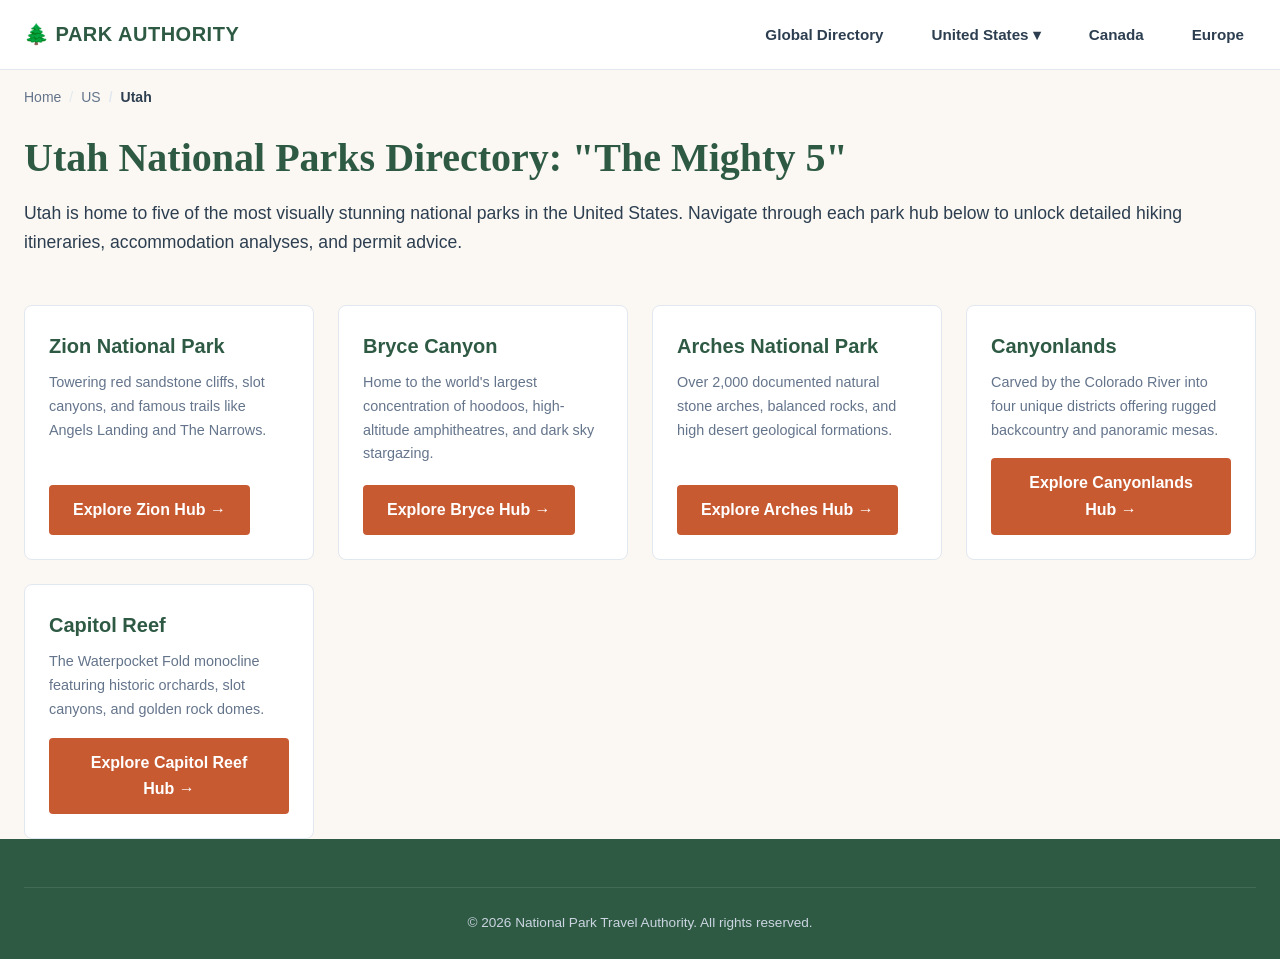
==== us/utah/index.html @ 3ef8e5f1 "Create index.html" ====
<!DOCTYPE html>
<html lang="en">
<head>
  <meta charset="UTF-8">
  <meta name="viewport" content="width=device-width, initial-scale=1.0">
  <title>Utah National Parks Hub | The Mighty 5 Travel Guide</title>
  <meta name="description" content="Complete guide to Utah's Mighty 5 national parks: Zion, Bryce Canyon, Arches, Canyonlands, and Capitol Reef. Itineraries, permits, and trail maps.">
  <link rel="canonical" href="./index.html">

  <!-- OpenGraph Meta Tags -->
  <meta property="og:site_name" content="National Park Travel Authority">
  <meta property="og:title" content="Utah National Parks Hub | The Mighty 5 Guide">
  <meta property="og:description" content="Explore Utah's world-famous Mighty 5 national parks with deep-dive guide directories and spoke itineraries.">
  <meta property="og:type" content="website">
  <meta property="og:url" content="./index.html">

  <link rel="stylesheet" href="../../assets/css/style.css">
  <script defer src="../../assets/js/main.js"></script>
</head>
<body data-schema-type="CollectionPage" data-state="Utah">

  <header class="site-header">
    <div class="container header-inner">
      <a href="../../index.html" class="brand-logo">
        <span>🌲 Park Authority</span>
      </a>
      <button class="nav-toggle" aria-expanded="false" aria-label="Toggle navigation">
        <span class="hamburger-icon"></span>
      </button>
      <nav>
        <ul class="nav-menu">
          <li class="nav-item"><a href="../../index.html" class="nav-link">Global Directory</a></li>
          <li class="nav-item has-dropdown">
            <a href="../index.html" class="nav-link">United States ▾</a>
            <ul class="dropdown-menu">
              <li class="dropdown-item"><a href="./index.html">Utah (Mighty 5)</a></li>
              <li class="dropdown-item"><a href="../index.html">All States</a></li>
            </ul>
          </li>
          <li class="nav-item"><a href="../../ca/index.html" class="nav-link">Canada</a></li>
          <li class="nav-item"><a href="../../eu/index.html" class="nav-link">Europe</a></li>
        </ul>
      </nav>
    </div>
  </header>

  <main class="container">
    <nav class="breadcrumb-nav" aria-label="Breadcrumb">
      <ol class="breadcrumb-list">
        <li class="breadcrumb-item"><a href="../../index.html">Home</a></li>
        <li class="breadcrumb-item"><a href="../index.html">US</a></li>
        <li class="breadcrumb-item" aria-current="page">Utah</li>
      </ol>
    </nav>

    <section style="margin-bottom: 3rem;">
      <h1 style="font-size: 2.5rem; color: var(--color-accent-forest); font-family: var(--font-serif);">Utah National Parks Directory: "The Mighty 5"</h1>
      <p style="font-size: 1.1rem; color: var(--color-text-slate); margin-top: 0.5rem;">
        Utah is home to five of the most visually stunning national parks in the United States. Navigate through each park hub below to unlock detailed hiking itineraries, accommodation analyses, and permit advice.
      </p>
    </section>

    <div class="hub-grid">
      <div class="hub-card">
        <h3>Zion National Park</h3>
        <p>Towering red sandstone cliffs, slot canyons, and famous trails like Angels Landing and The Narrows.</p>
        <a href="./zion/index.html" class="cta-btn">Explore Zion Hub →</a>
      </div>
      <div class="hub-card">
        <h3>Bryce Canyon</h3>
        <p>Home to the world's largest concentration of hoodoos, high-altitude amphitheatres, and dark sky stargazing.</p>
        <a href="./bryce-canyon/index.html" class="cta-btn">Explore Bryce Hub →</a>
      </div>
      <div class="hub-card">
        <h3>Arches National Park</h3>
        <p>Over 2,000 documented natural stone arches, balanced rocks, and high desert geological formations.</p>
        <a href="./arches/index.html" class="cta-btn">Explore Arches Hub →</a>
      </div>
      <div class="hub-card">
        <h3>Canyonlands</h3>
        <p>Carved by the Colorado River into four unique districts offering rugged backcountry and panoramic mesas.</p>
        <a href="./canyonlands/index.html" class="cta-btn">Explore Canyonlands Hub →</a>
      </div>
      <div class="hub-card">
        <h3>Capitol Reef</h3>
        <p>The Waterpocket Fold monocline featuring historic orchards, slot canyons, and golden rock domes.</p>
        <a href="./capitol-reef/index.html" class="cta-btn">Explore Capitol Reef Hub →</a>
      </div>
    </div>
  </main>

  <footer class="site-footer">
    <div class="container">
      <div class="footer-bottom">
        <p>&copy; 2026 National Park Travel Authority. All rights reserved.</p>
      </div>
    </div>
  </footer>
</body>
</html>
---- assets/css/style.css ----
:root {
  /* Design System Color Palette */
  --color-primary-rust: #c85a32;
  --color-primary-rust-hover: #a84725;
  --color-bg-sand: #fbf8f3;
  --color-card-bg: #ffffff;
  --color-text-slate: #2c3e50;
  --color-text-muted: #64748b;
  --color-accent-forest: #2e5a44;
  --color-accent-forest-hover: #214332;
  --color-border: #e2e8f0;
  --color-badge-bg: #f1f5f9;

  /* Typography */
  --font-sans: -apple-system, BlinkMacSystemFont, "Segoe UI", Roboto, Oxygen, Ubuntu, Cantarell, "Open Sans", "Helvetica Neue", sans-serif;
  --font-serif: Georgia, Cambria, "Times New Roman", Times, serif;

  /* Spacing & Layout */
  --max-width-site: 1280px;
  --max-width-content: 840px;
  --header-height: 70px;
  --radius-sm: 4px;
  --radius-md: 8px;
  --radius-lg: 12px;
  --shadow-sm: 0 1px 3px rgba(0, 0, 0, 0.08);
  --shadow-md: 0 4px 12px rgba(0, 0, 0, 0.08);
  --shadow-lg: 0 8px 24px rgba(0, 0, 0, 0.12);
  --transition-fast: 0.2s ease;
  --transition-normal: 0.3s ease;
}

/* Reset & Base Styles */
*, *::before, *::after {
  box-sizing: border-box;
  margin: 0;
  padding: 0;
}

html {
  font-size: 100%;
  scroll-behavior: smooth;
  scroll-padding-top: calc(var(--header-height) + 20px);
}

body {
  font-family: var(--font-sans);
  background-color: var(--color-bg-sand);
  color: var(--color-text-slate);
  line-height: 1.65;
  -webkit-font-smoothing: antialiased;
  display: flex;
  flex-direction: column;
  min-height: 100vh;
}

img {
  max-width: 100%;
  height: auto;
  display: block;
}

a {
  color: var(--color-primary-rust);
  text-decoration: none;
  transition: color var(--transition-fast);
}

a:hover, a:focus {
  color: var(--color-primary-rust-hover);
  text-decoration: underline;
}

/* Layout Elements */
.container {
  width: 100%;
  max-width: var(--max-width-site);
  margin: 0 auto;
  padding: 0 1.5rem;
}

main {
  flex: 1 0 auto;
  padding-bottom: 4rem;
}

/* Header & Navigation */
.site-header {
  background-color: #ffffff;
  border-bottom: 1px solid var(--color-border);
  position: sticky;
  top: 0;
  z-index: 1000;
  height: var(--header-height);
}

.header-inner {
  display: flex;
  align-items: center;
  justify-content: space-between;
  height: 100%;
}

.brand-logo {
  font-size: 1.25rem;
  font-weight: 800;
  color: var(--color-accent-forest);
  text-transform: uppercase;
  letter-spacing: 0.5px;
  display: flex;
  align-items: center;
  gap: 0.5rem;
}

.brand-logo:hover {
  text-decoration: none;
  color: var(--color-primary-rust);
}

.nav-menu {
  display: flex;
  align-items: center;
  gap: 1.5rem;
  list-style: none;
}

.nav-item {
  position: relative;
}

.nav-link {
  font-weight: 600;
  font-size: 0.95rem;
  color: var(--color-text-slate);
  padding: 0.5rem 0.75rem;
  border-radius: var(--radius-sm);
  display: flex;
  align-items: center;
  gap: 0.25rem;
}

.nav-link:hover {
  background-color: var(--color-bg-sand);
  color: var(--color-primary-rust);
  text-decoration: none;
}

/* Multi-tier Dropdown Menu */
.dropdown-menu {
  position: absolute;
  top: 100%;
  left: 0;
  background-color: #ffffff;
  border: 1px solid var(--color-border);
  border-radius: var(--radius-md);
  box-shadow: var(--shadow-md);
  min-width: 220px;
  list-style: none;
  opacity: 0;
  visibility: hidden;
  transform: translateY(10px);
  transition: all var(--transition-normal);
  padding: 0.5rem 0;
  z-index: 1100;
}

.nav-item:hover .dropdown-menu,
.nav-item:focus-within .dropdown-menu,
.dropdown-menu.is-active {
  opacity: 1;
  visibility: visible;
  transform: translateY(0);
}

.dropdown-item a {
  display: block;
  padding: 0.5rem 1.25rem;
  color: var(--color-text-slate);
  font-size: 0.9rem;
  font-weight: 500;
}

.dropdown-item a:hover {
  background-color: var(--color-bg-sand);
  color: var(--color-primary-rust);
  text-decoration: none;
}

/* Mobile Nav Toggle */
.nav-toggle {
  display: none;
  background: none;
  border: none;
  cursor: pointer;
  padding: 0.5rem;
  aria-label: "Toggle Menu";
}

.hamburger-icon {
  width: 24px;
  height: 2px;
  background-color: var(--color-text-slate);
  position: relative;
  display: block;
  transition: background-color var(--transition-fast);
}

.hamburger-icon::before,
.hamburger-icon::after {
  content: '';
  position: absolute;
  width: 100%;
  height: 2px;
  background-color: var(--color-text-slate);
  left: 0;
  transition: transform var(--transition-fast);
}

.hamburger-icon::before { top: -7px; }
.hamburger-icon::after { top: 7px; }

/* Breadcrumb Navigation */
.breadcrumb-nav {
  padding: 1rem 0;
  background-color: transparent;
  font-size: 0.875rem;
}

.breadcrumb-list {
  display: flex;
  flex-wrap: wrap;
  align-items: center;
  list-style: none;
  gap: 0.5rem;
}

.breadcrumb-item {
  display: flex;
  align-items: center;
  color: var(--color-text-muted);
}

.breadcrumb-item + .breadcrumb-item::before {
  content: "/";
  margin-right: 0.5rem;
  color: var(--color-border);
}

.breadcrumb-item a {
  color: var(--color-text-muted);
}

.breadcrumb-item a:hover {
  color: var(--color-primary-rust);
}

.breadcrumb-item[aria-current="page"] {
  color: var(--color-text-slate);
  font-weight: 600;
}

/* Article & Sidebar Hub-Spoke Grid */
.content-layout {
  display: grid;
  grid-template-columns: 1fr;
  gap: 2.5rem;
  margin-top: 1.5rem;
}

@media (min-width: 992px) {
  .content-layout {
    grid-template-columns: minmax(0, 1fr) 300px;
  }
}

.main-article {
  background: var(--color-card-bg);
  padding: 2.5rem;
  border-radius: var(--radius-lg);
  border: 1px solid var(--color-border);
  box-shadow: var(--shadow-sm);
}

.main-article h1 {
  font-size: 2.5rem;
  line-height: 1.2;
  color: var(--color-accent-forest);
  margin-bottom: 1rem;
  font-family: var(--font-serif);
}

.main-article h2 {
  font-size: 1.75rem;
  color: var(--color-text-slate);
  margin: 2rem 0 1rem 0;
  padding-bottom: 0.5rem;
  border-bottom: 2px solid var(--color-bg-sand);
  font-family: var(--font-serif);
}

.main-article h3 {
  font-size: 1.3rem;
  color: var(--color-accent-forest);
  margin: 1.5rem 0 0.75rem 0;
}

.main-article p {
  margin-bottom: 1.25rem;
  font-size: 1.05rem;
}

.article-meta {
  display: flex;
  gap: 1rem;
  font-size: 0.875rem;
  color: var(--color-text-muted);
  margin-bottom: 2rem;
  padding-bottom: 1rem;
  border-bottom: 1px solid var(--color-border);
}

/* Sticky Table of Contents (TOC) Sidebar */
.toc-container {
  position: sticky;
  top: calc(var(--header-height) + 20px);
  background: var(--color-card-bg);
  padding: 1.5rem;
  border-radius: var(--radius-md);
  border: 1px solid var(--color-border);
  box-shadow: var(--shadow-sm);
  max-height: calc(100vh - var(--header-height) - 40px);
  overflow-y: auto;
}

.toc-title {
  font-size: 1.1rem;
  font-weight: 700;
  color: var(--color-accent-forest);
  margin-bottom: 0.75rem;
  text-transform: uppercase;
  letter-spacing: 0.5px;
}

.toc-list {
  list-style: none;
  font-size: 0.9rem;
}

.toc-list ul {
  list-style: none;
  padding-left: 1rem;
  margin-top: 0.25rem;
}

.toc-item {
  margin-bottom: 0.5rem;
}

.toc-link {
  color: var(--color-text-muted);
  display: block;
  padding: 0.2rem 0;
  transition: all var(--transition-fast);
}

.toc-link:hover, .toc-link.is-active {
  color: var(--color-primary-rust);
  font-weight: 600;
  text-decoration: none;
  padding-left: 0.25rem;
}

/* High-Converting Affiliate Callout Box */
.affiliate-card {
  background-color: var(--color-bg-sand);
  border: 2px dashed var(--color-primary-rust);
  border-radius: var(--radius-md);
  padding: 1.5rem;
  margin: 2rem 0;
  display: flex;
  flex-direction: column;
  gap: 1rem;
  position: relative;
}

.affiliate-badge {
  position: absolute;
  top: -12px;
  right: 16px;
  background-color: var(--color-primary-rust);
  color: #ffffff;
  font-size: 0.75rem;
  font-weight: 700;
  text-transform: uppercase;
  padding: 0.2rem 0.6rem;
  border-radius: var(--radius-sm);
  letter-spacing: 0.5px;
}

.affiliate-content h4 {
  font-size: 1.2rem;
  color: var(--color-accent-forest);
  margin-bottom: 0.5rem;
}

.affiliate-content p {
  font-size: 0.95rem;
  margin-bottom: 1rem;
  color: var(--color-text-slate);
}

.cta-btn {
  display: inline-flex;
  align-items: center;
  justify-content: center;
  background-color: var(--color-primary-rust);
  color: #ffffff !important;
  font-weight: 700;
  padding: 0.75rem 1.5rem;
  border-radius: var(--radius-sm);
  transition: background-color var(--transition-fast), transform var(--transition-fast);
  text-align: center;
  border: none;
  cursor: pointer;
  width: fit-content;
}

.cta-btn:hover {
  background-color: var(--color-primary-rust-hover);
  text-decoration: none;
  transform: translateY(-1px);
}

/* Responsive Comparison Data Table */
.table-wrapper {
  width: 100%;
  overflow-x: auto;
  margin: 2rem 0;
  border-radius: var(--radius-md);
  border: 1px solid var(--color-border);
  box-shadow: var(--shadow-sm);
}

.data-table {
  width: 100%;
  border-collapse: collapse;
  text-align: left;
  font-size: 0.95rem;
  background-color: #ffffff;
}

.data-table th, .data-table td {
  padding: 0.85rem 1.15rem;
  border-bottom: 1px solid var(--color-border);
}

.data-table th {
  background-color: var(--color-accent-forest);
  color: #ffffff;
  font-weight: 600;
  position: sticky;
  top: 0;
  z-index: 10;
}

.data-table tr:nth-child(even) {
  background-color: var(--color-bg-sand);
}

.data-table tr:hover {
  background-color: rgba(200, 90, 50, 0.05);
}

/* Hub Grid Cards */
.hub-grid {
  display: grid;
  grid-template-columns: repeat(auto-fill, minmax(280px, 1fr));
  gap: 1.5rem;
  margin-top: 1.5rem;
}

.hub-card {
  background-color: #ffffff;
  border: 1px solid var(--color-border);
  border-radius: var(--radius-md);
  padding: 1.5rem;
  transition: transform var(--transition-fast), box-shadow var(--transition-fast);
  display: flex;
  flex-direction: column;
}

.hub-card:hover {
  transform: translateY(-4px);
  box-shadow: var(--shadow-md);
}

.hub-card h3 {
  font-size: 1.25rem;
  margin-bottom: 0.5rem;
  color: var(--color-accent-forest);
}

.hub-card p {
  font-size: 0.9rem;
  color: var(--color-text-muted);
  flex: 1;
  margin-bottom: 1rem;
}

/* Footer Styling */
.site-footer {
  background-color: var(--color-accent-forest);
  color: #ffffff;
  padding: 3rem 0 1.5rem 0;
  margin-top: auto;
}

.footer-grid {
  display: grid;
  grid-template-columns: repeat(auto-fit, minmax(200px, 1fr));
  gap: 2rem;
  margin-bottom: 2rem;
}

.footer-col h5 {
  font-size: 1.1rem;
  margin-bottom: 1rem;
  color: var(--color-bg-sand);
}

.footer-col ul {
  list-style: none;
}

.footer-col li {
  margin-bottom: 0.5rem;
}

.footer-col a {
  color: #e2e8f0;
  font-size: 0.9rem;
}

.footer-col a:hover {
  color: var(--color-primary-rust);
}

.footer-bottom {
  border-top: 1px solid rgba(255, 255, 255, 0.1);
  padding-top: 1.5rem;
  text-align: center;
  font-size: 0.85rem;
  color: #cbd5e1;
}

/* Mobile Responsive Overrides */
@media (max-width: 991px) {
  .nav-toggle {
    display: block;
  }

  .nav-menu {
    position: absolute;
    top: var(--header-height);
    left: 0;
    right: 0;
    background-color: #ffffff;
    flex-direction: column;
    align-items: stretch;
    gap: 0;
    border-bottom: 1px solid var(--color-border);
    box-shadow: var(--shadow-md);
    display: none;
  }

  .nav-menu.is-active {
    display: flex;
  }

  .nav-item {
    width: 100%;
  }

  .nav-link {
    padding: 1rem 1.5rem;
    border-bottom: 1px solid var(--color-bg-sand);
  }

  .dropdown-menu {
    position: static;
    box-shadow: none;
    border: none;
    background-color: var(--color-bg-sand);
    transform: none;
    opacity: 1;
    visibility: visible;
    display: none;
    padding: 0;
  }

  .dropdown-menu.is-active {
    display: block;
  }

  .dropdown-item a {
    padding: 0.75rem 2.5rem;
  }

  .toc-container {
    position: static;
    max-height: none;
    margin-bottom: 2rem;
  }
}
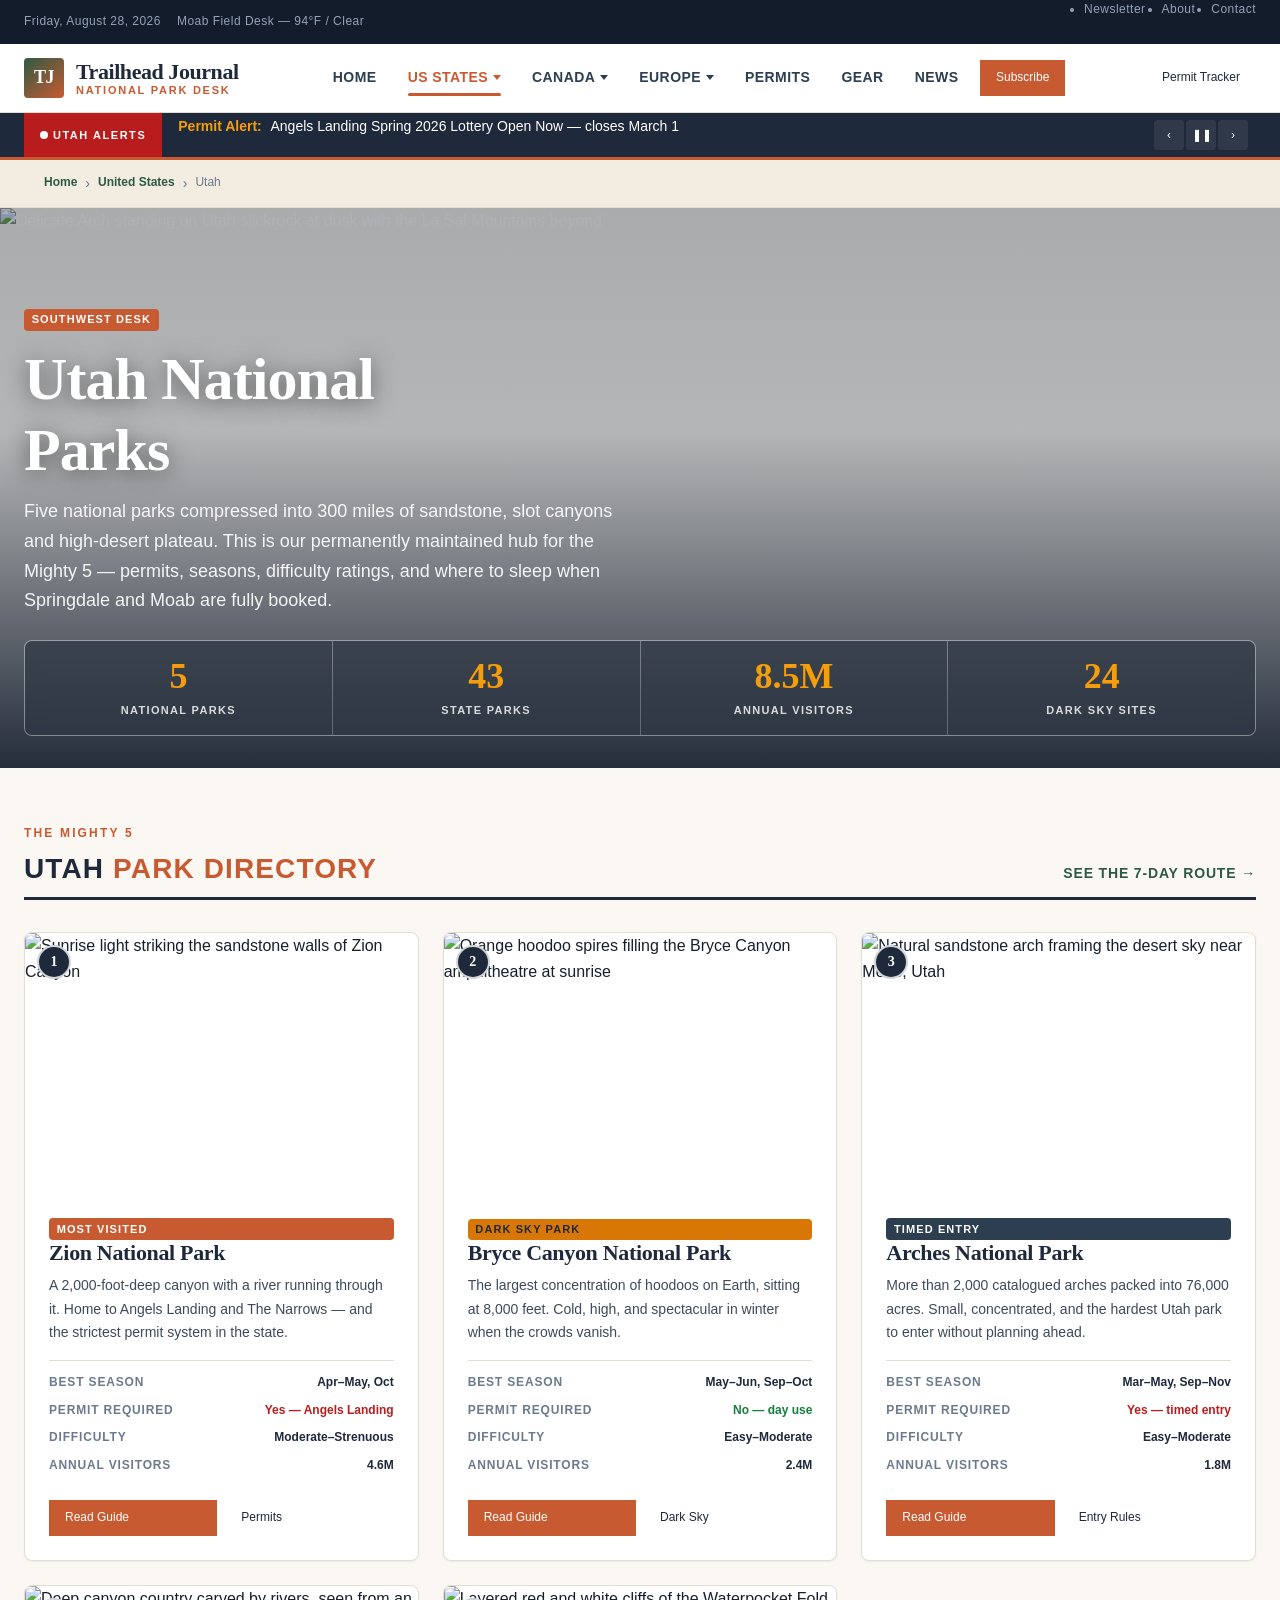
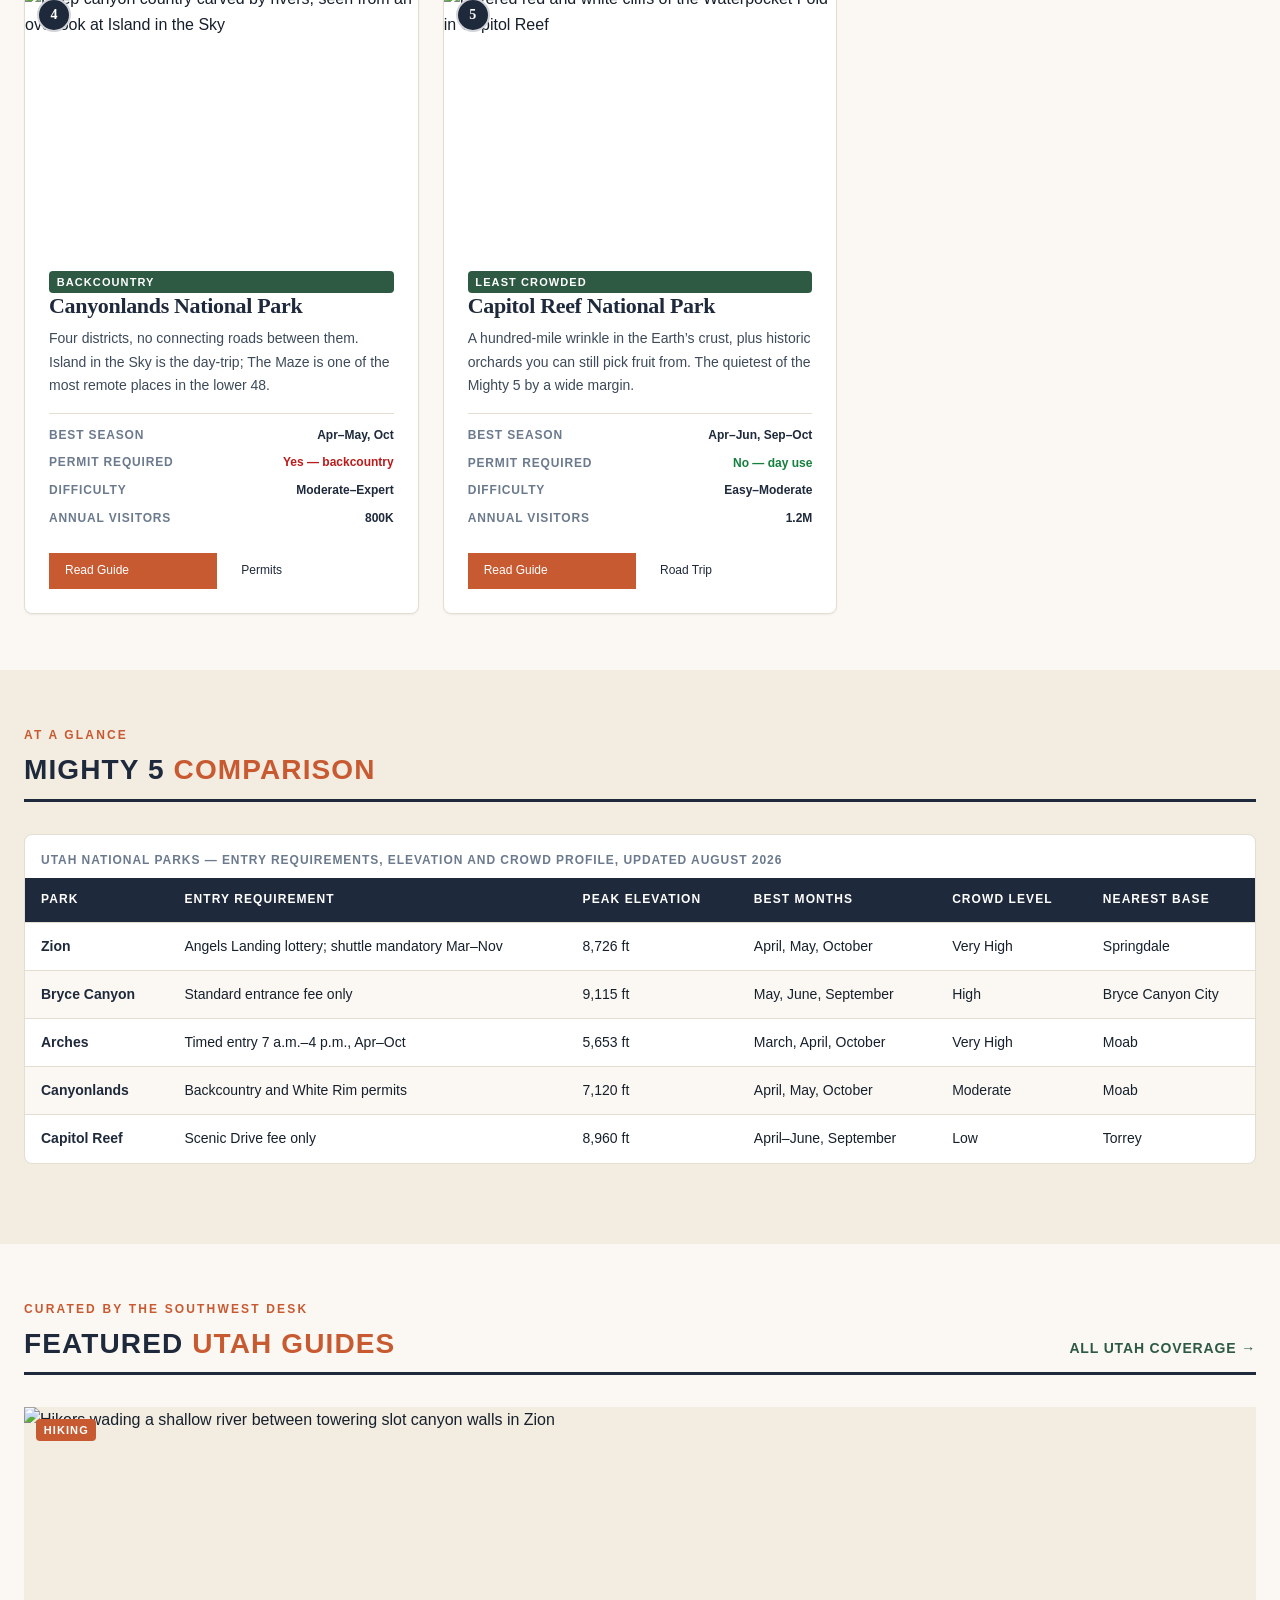
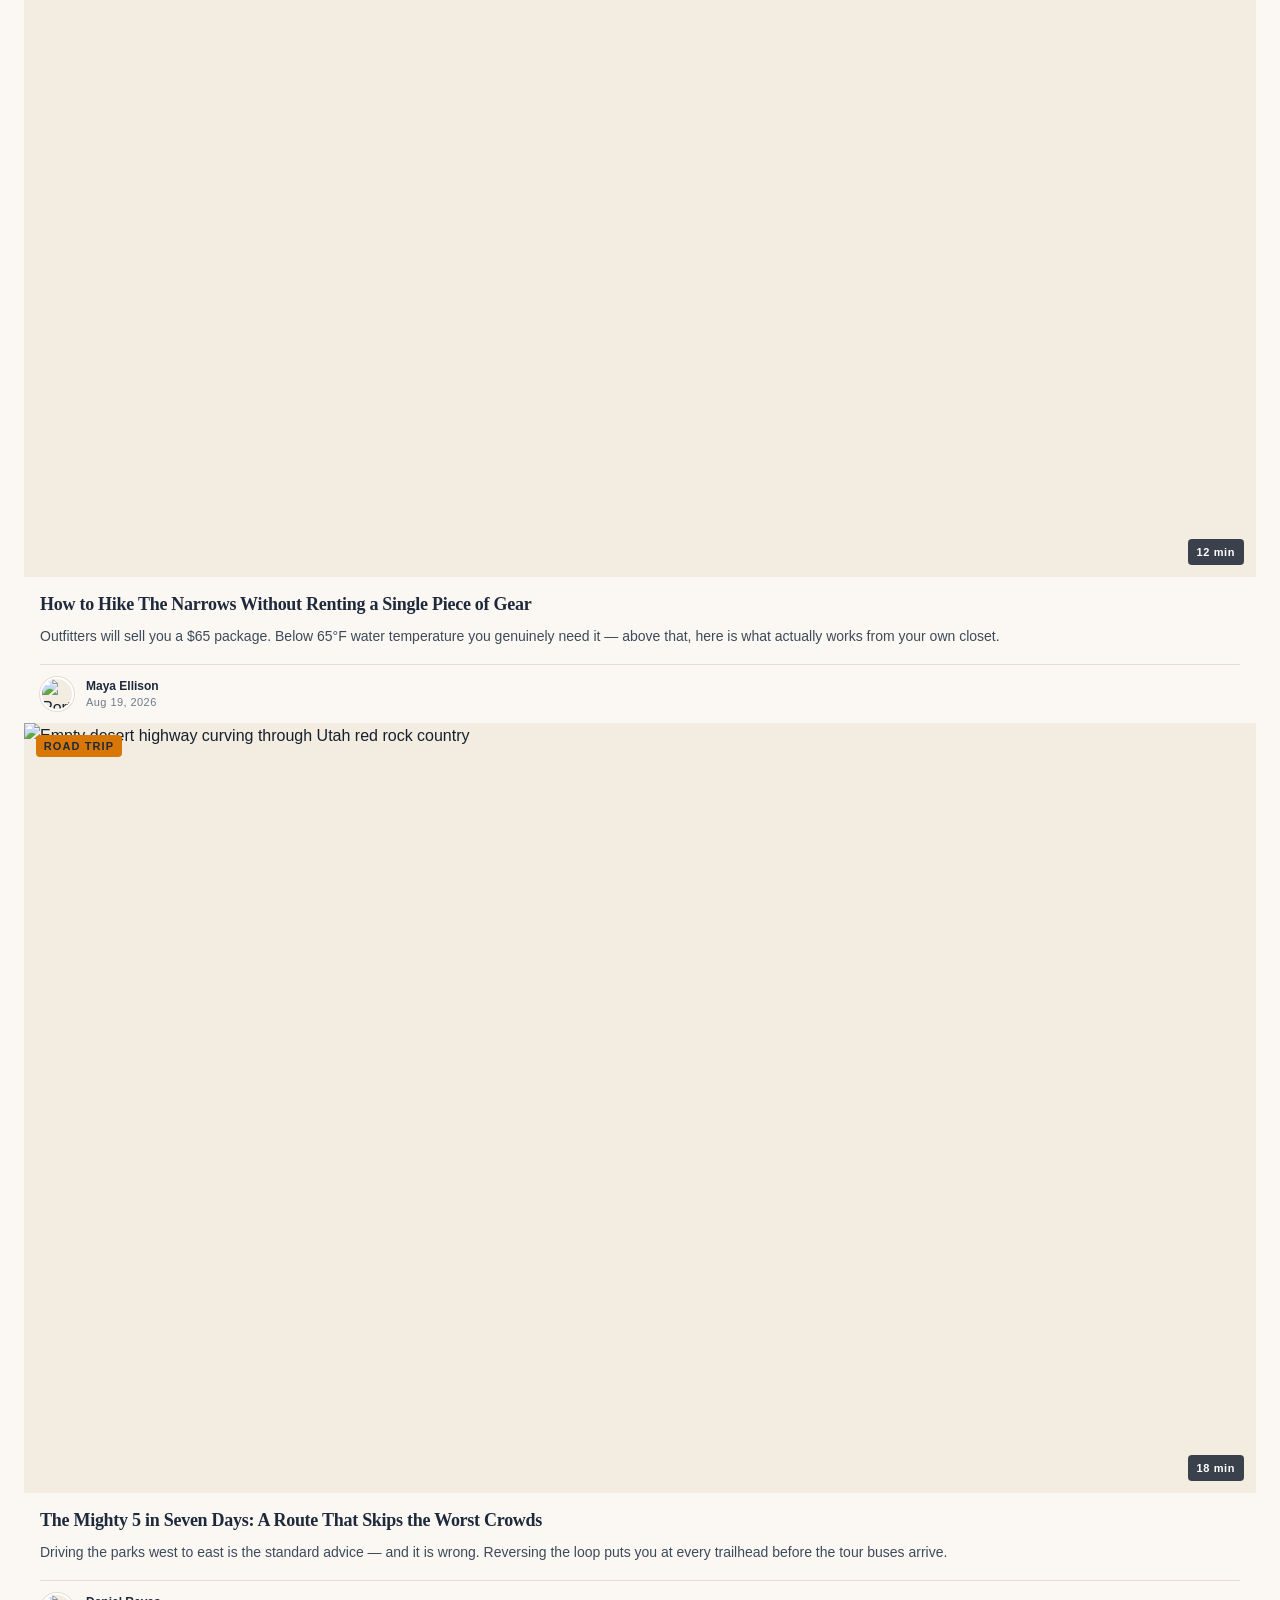
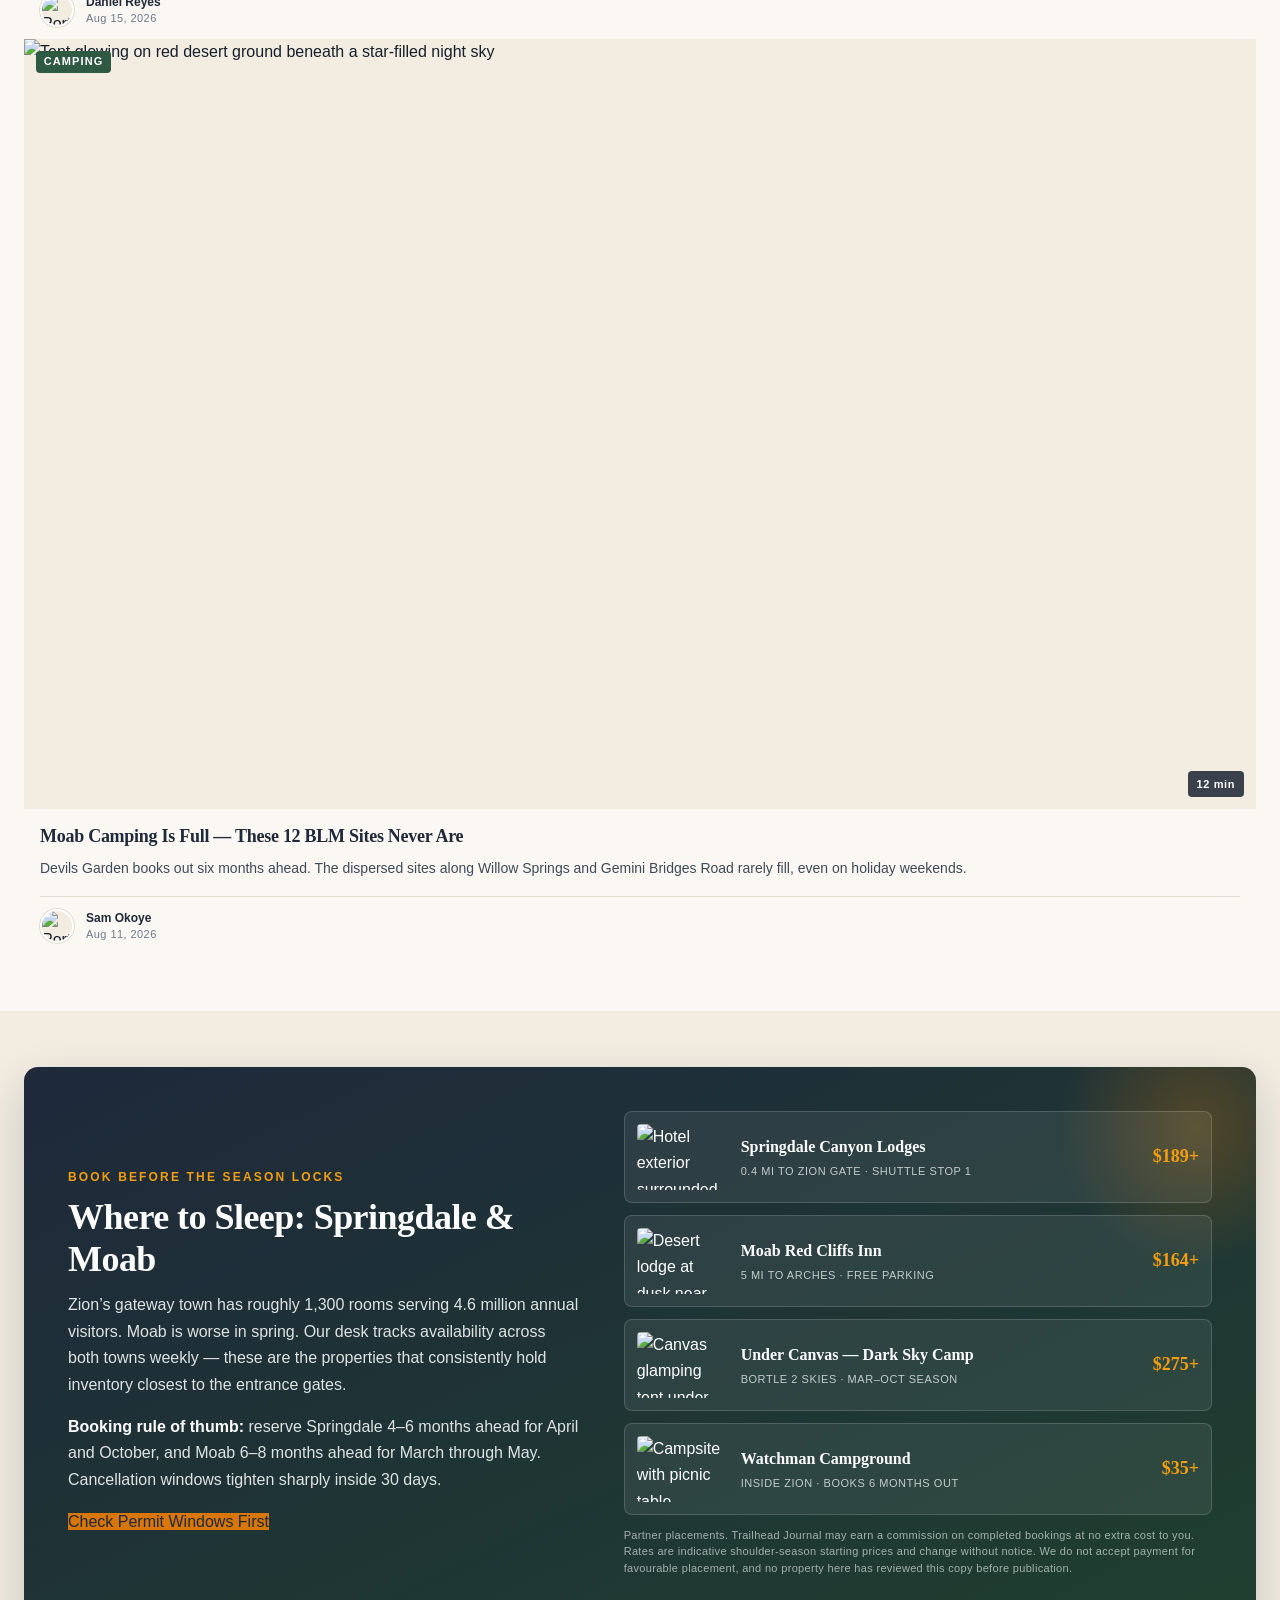
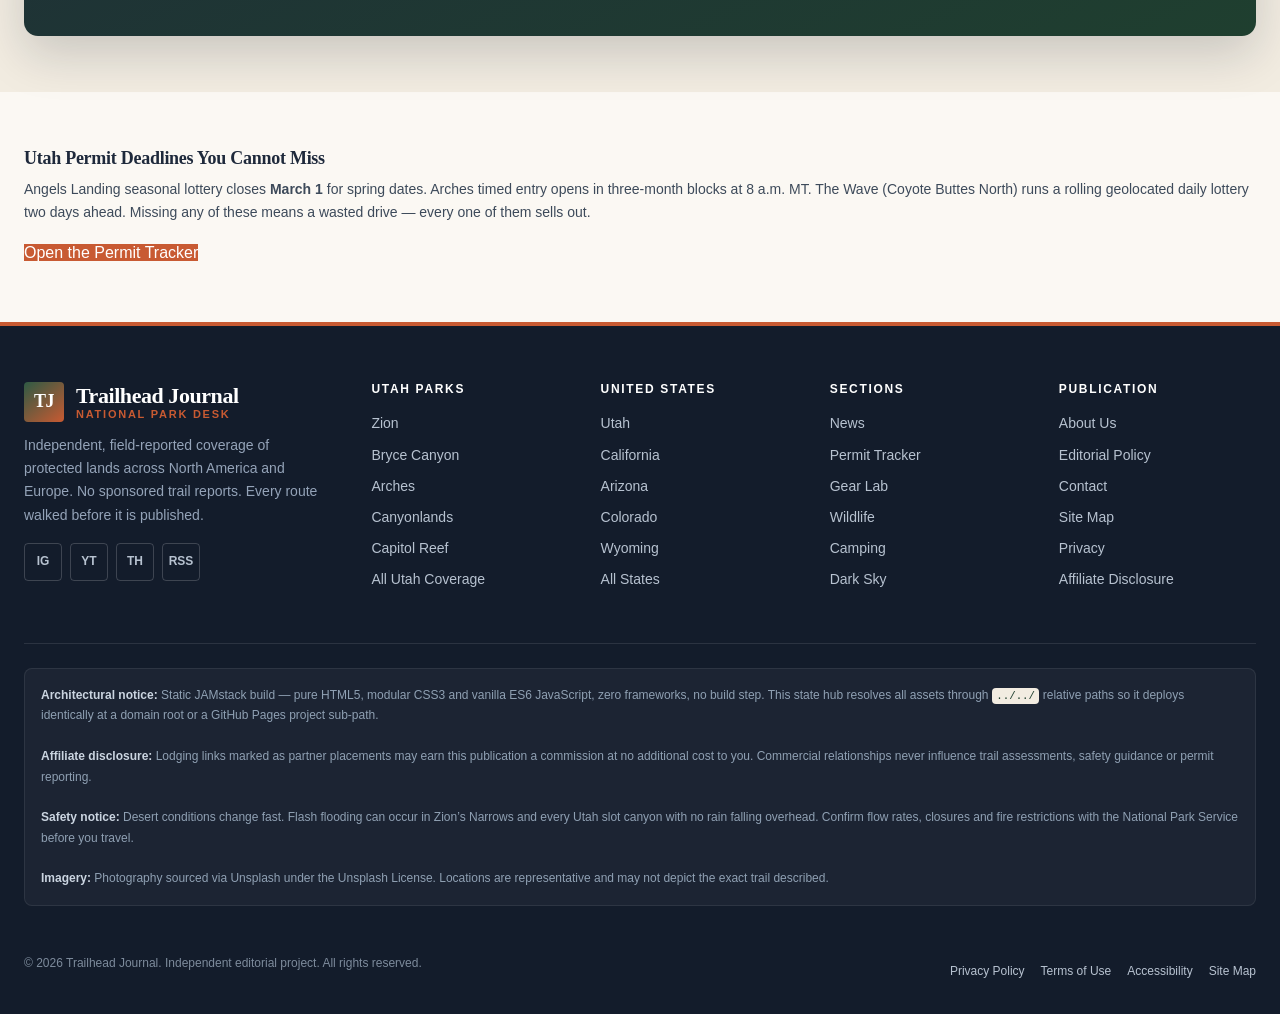
==== commit d03e75fa: "update" ====
--- a/us/utah/index.html
+++ b/us/utah/index.html
@@ -1,100 +1,790 @@
 <!DOCTYPE html>
 <html lang="en">
 <head>
-  <meta charset="UTF-8">
-  <meta name="viewport" content="width=device-width, initial-scale=1.0">
-  <title>Utah National Parks Hub | The Mighty 5 Travel Guide</title>
-  <meta name="description" content="Complete guide to Utah's Mighty 5 national parks: Zion, Bryce Canyon, Arches, Canyonlands, and Capitol Reef. Itineraries, permits, and trail maps.">
-  <link rel="canonical" href="./index.html">
-
-  <!-- OpenGraph Meta Tags -->
-  <meta property="og:site_name" content="National Park Travel Authority">
-  <meta property="og:title" content="Utah National Parks Hub | The Mighty 5 Guide">
-  <meta property="og:description" content="Explore Utah's world-famous Mighty 5 national parks with deep-dive guide directories and spoke itineraries.">
-  <meta property="og:type" content="website">
-  <meta property="og:url" content="./index.html">
-
-  <link rel="stylesheet" href="../../assets/css/style.css">
-  <script defer src="../../assets/js/main.js"></script>
+<meta charset="utf-8">
+<meta name="viewport" content="width=device-width, initial-scale=1">
+<meta name="theme-color" content="#1e293b">
+
+<title>Utah National Parks Guide 2026 — The Mighty 5, Permits &amp; Lodging | Trailhead Journal</title>
+<meta name="description" content="Complete Utah national parks hub: Zion, Bryce Canyon, Arches, Canyonlands and Capitol Reef. Permit requirements, best seasons, difficulty ratings, curated guides and Springdale and Moab lodging.">
+<meta name="author" content="Trailhead Journal Southwest Desk">
+<meta name="robots" content="index, follow, max-image-preview:large, max-snippet:-1">
+<link rel="canonical" href="./index.html">
+
+<meta property="og:type" content="website">
+<meta property="og:site_name" content="Trailhead Journal">
+<meta property="og:locale" content="en_US">
+<meta property="og:title" content="Utah National Parks Guide 2026 — The Mighty 5, Permits &amp; Lodging">
+<meta property="og:description" content="Zion, Bryce Canyon, Arches, Canyonlands and Capitol Reef — permits, seasons, difficulty and lodging in one hub.">
+<meta property="og:url" content="./index.html">
+<meta property="og:image" content="https://images.unsplash.com/photo-1527333656061-ce7ea8ea6ffa?auto=format&fit=crop&w=1200&q=80">
+<meta property="og:image:width" content="1200">
+<meta property="og:image:height" content="630">
+<meta property="og:image:alt" content="Delicate Arch at dusk with the La Sal Mountains behind">
+
+<meta name="twitter:card" content="summary_large_image">
+<meta name="twitter:site" content="@trailheadjournal">
+<meta name="twitter:title" content="Utah National Parks Guide 2026 — The Mighty 5, Permits &amp; Lodging">
+<meta name="twitter:description" content="Zion, Bryce Canyon, Arches, Canyonlands and Capitol Reef — permits, seasons, difficulty and lodging in one hub.">
+<meta name="twitter:image" content="https://images.unsplash.com/photo-1527333656061-ce7ea8ea6ffa?auto=format&fit=crop&w=1200&q=80">
+
+<meta name="geo.region" content="US-UT">
+<meta name="geo.placename" content="Utah, United States">
+
+<link rel="preconnect" href="https://images.unsplash.com" crossorigin>
+<link rel="dns-prefetch" href="https://images.unsplash.com">
+
+<link rel="stylesheet" href="../../assets/css/style.css">
 </head>
-<body data-schema-type="CollectionPage" data-state="Utah">
-
-  <header class="site-header">
-    <div class="container header-inner">
-      <a href="../../index.html" class="brand-logo">
-        <span>🌲 Park Authority</span>
-      </a>
-      <button class="nav-toggle" aria-expanded="false" aria-label="Toggle navigation">
-        <span class="hamburger-icon"></span>
-      </button>
-      <nav>
-        <ul class="nav-menu">
-          <li class="nav-item"><a href="../../index.html" class="nav-link">Global Directory</a></li>
-          <li class="nav-item has-dropdown">
-            <a href="../index.html" class="nav-link">United States ▾</a>
-            <ul class="dropdown-menu">
-              <li class="dropdown-item"><a href="./index.html">Utah (Mighty 5)</a></li>
-              <li class="dropdown-item"><a href="../index.html">All States</a></li>
+
+<body
+  data-root="../../"
+  data-schema-type="CollectionPage"
+  data-schema-title="Utah National Parks Guide 2026 — The Mighty 5"
+  data-schema-description="Complete Utah national parks hub covering Zion, Bryce Canyon, Arches, Canyonlands and Capitol Reef with permits, seasons and lodging."
+  data-schema-image="https://images.unsplash.com/photo-1527333656061-ce7ea8ea6ffa?auto=format&fit=crop&w=1600&q=80"
+  data-schema-published="2026-02-04T07:00:00-07:00"
+  data-schema-modified="2026-08-28T09:00:00-06:00"
+  data-schema-author="Trailhead Journal Southwest Desk"
+  data-schema-section="Utah">
+
+<a class="skip-link" href="#main">Skip to main content</a>
+
+<!-- ================= TOP BAR ================= -->
+<div class="topbar">
+  <div class="container topbar__inner">
+    <div class="topbar__meta">
+      <span>Friday, August 28, 2026</span>
+      <span>Moab Field Desk — 94&deg;F / Clear</span>
+    </div>
+    <ul class="topbar__links" role="list">
+      <li><a href="../../newsletter.html" target="_self">Newsletter</a></li>
+      <li><a href="../../about.html" target="_self">About</a></li>
+      <li><a href="../../contact.html" target="_self">Contact</a></li>
+    </ul>
+  </div>
+</div>
+
+<!-- ================= HEADER ================= -->
+<header class="site-header" data-header role="banner">
+  <div class="container site-header__inner">
+
+    <a class="brand" href="../../index.html" target="_self" aria-label="Trailhead Journal — home">
+      <span class="brand__mark" aria-hidden="true">TJ</span>
+      <span class="brand__text">
+        <span class="brand__name">Trailhead Journal</span>
+        <span class="brand__tagline">National Park Desk</span>
+      </span>
+    </a>
+
+    <button class="nav-toggle" type="button" data-nav-toggle
+            aria-expanded="false" aria-controls="primary-nav" aria-label="Open main menu">
+      <span class="nav-toggle__bars" aria-hidden="true"></span>
+    </button>
+
+    <nav class="nav" id="primary-nav" data-nav aria-label="Primary navigation">
+      <ul class="nav__list" role="list">
+        <li class="nav__item"><a class="nav__link" href="../../index.html" target="_self">Home</a></li>
+
+        <li class="nav__item" data-dropdown>
+          <button class="nav__link is-active" type="button" data-dropdown-toggle aria-expanded="false" aria-haspopup="true">
+            US States <span class="nav__caret" aria-hidden="true"></span>
+          </button>
+          <ul class="nav__dropdown" role="list">
+            <li class="nav__dropdown-head" aria-hidden="true">Southwest</li>
+            <li><a class="nav__dropdown-link" href="./index.html" target="_self" aria-current="page">Utah <span>Zion, Bryce, Arches, Canyonlands, Capitol Reef</span></a></li>
+            <li><a class="nav__dropdown-link" href="../arizona/index.html" target="_self">Arizona <span>Grand Canyon, Saguaro, Petrified Forest</span></a></li>
+            <li class="nav__dropdown-head" aria-hidden="true">West Coast</li>
+            <li><a class="nav__dropdown-link" href="../california/index.html" target="_self">California <span>Yosemite, Redwood, Joshua Tree, Sequoia</span></a></li>
+            <li><a class="nav__dropdown-link" href="../index.html" target="_self">All 50 States <span>Full directory index</span></a></li>
+          </ul>
+        </li>
+
+        <li class="nav__item" data-dropdown>
+          <button class="nav__link" type="button" data-dropdown-toggle aria-expanded="false" aria-haspopup="true">
+            Canada <span class="nav__caret" aria-hidden="true"></span>
+          </button>
+          <ul class="nav__dropdown" role="list">
+            <li><a class="nav__dropdown-link" href="../../canada/alberta/index.html" target="_self">Alberta <span>Banff, Jasper, Waterton Lakes</span></a></li>
+            <li><a class="nav__dropdown-link" href="../../canada/british-columbia/index.html" target="_self">British Columbia <span>Yoho, Glacier, Pacific Rim</span></a></li>
+            <li><a class="nav__dropdown-link" href="../../canada/index.html" target="_self">All Provinces <span>Parks Canada directory</span></a></li>
+          </ul>
+        </li>
+
+        <li class="nav__item" data-dropdown>
+          <button class="nav__link" type="button" data-dropdown-toggle aria-expanded="false" aria-haspopup="true">
+            Europe <span class="nav__caret" aria-hidden="true"></span>
+          </button>
+          <ul class="nav__dropdown" role="list">
+            <li><a class="nav__dropdown-link" href="../../europe/iceland/index.html" target="_self">Iceland <span>Vatnaj&ouml;kull, &THORN;ingvellir</span></a></li>
+            <li><a class="nav__dropdown-link" href="../../europe/norway/index.html" target="_self">Norway <span>Jotunheimen, Rondane, Lofoten</span></a></li>
+            <li><a class="nav__dropdown-link" href="../../europe/italy/index.html" target="_self">Italy <span>Dolomiti Bellunesi, Gran Paradiso</span></a></li>
+            <li><a class="nav__dropdown-link" href="../../europe/index.html" target="_self">All Countries <span>European parks index</span></a></li>
+          </ul>
+        </li>
+
+        <li class="nav__item"><a class="nav__link" href="../../permits/index.html" target="_self">Permits</a></li>
+        <li class="nav__item"><a class="nav__link" href="../../gear/index.html" target="_self">Gear</a></li>
+        <li class="nav__item"><a class="nav__link" href="../../news/index.html" target="_self">News</a></li>
+      </ul>
+
+            <a class="btn btn--primary btn--sm" href="../../newsletter.html" target="_self">Subscribe</a>
+    </nav>
+
+    <div class="header__actions">
+      <a class="btn btn--outline btn--sm" href="../../permits/index.html" target="_self">Permit Tracker</a>
+    </div>
+  </div>
+</header>
+
+<div class="nav-backdrop" data-nav-backdrop hidden aria-hidden="true"></div>
+
+<!-- ================= BREAKING NEWS TICKER ================= -->
+<div class="ticker" data-ticker role="region" aria-label="Utah park alerts">
+  <div class="container ticker__inner">
+    <span class="ticker__label"><span class="ticker__dot" aria-hidden="true"></span> Utah Alerts</span>
+
+    <div class="ticker__viewport" aria-live="polite">
+      <p class="ticker__item is-active">
+        <strong>Permit Alert:</strong>
+        <a href="../../permits/angels-landing-lottery.html" target="_self">Angels Landing Spring 2026 Lottery Open Now — closes March 1</a>
+      </p>
+      <p class="ticker__item" aria-hidden="true">
+        <strong>Arches:</strong>
+        <a href="../../news/timed-entry-2026.html" target="_self">Timed entry required 7 a.m.&ndash;4 p.m. daily through October 31</a>
+      </p>
+      <p class="ticker__item" aria-hidden="true">
+        <strong>The Narrows:</strong>
+        <a href="../../news/the-narrows-flow-rate.html" target="_self">Open — Virgin River flowing at 62 CFS, below the 150 CFS closure threshold</a>
+      </p>
+      <p class="ticker__item" aria-hidden="true">
+        <strong>Canyonlands:</strong>
+        <a href="../../news/white-rim-road-status.html" target="_self">White Rim Road passable; Shafer Switchbacks require high clearance</a>
+      </p>
+    </div>
+
+    <div class="ticker__controls">
+      <button class="ticker__btn" type="button" data-ticker-prev aria-label="Previous alert">&#8249;</button>
+      <button class="ticker__btn" type="button" data-ticker-pause aria-pressed="false" aria-label="Pause alerts ticker">&#10074;&#10074;</button>
+      <button class="ticker__btn" type="button" data-ticker-next aria-label="Next alert">&#8250;</button>
+    </div>
+  </div>
+</div>
+
+<!-- ================= BREADCRUMBS ================= -->
+<nav class="breadcrumbs" aria-label="Breadcrumb" data-breadcrumb>
+  <div class="container">
+    <ol class="breadcrumbs__list" role="list">
+      <li><a href="../../index.html" target="_self">Home</a></li>
+      <li><a href="../index.html" target="_self">United States</a></li>
+      <li><span aria-current="page">Utah</span></li>
+    </ol>
+  </div>
+</nav>
+
+<!-- ================= MAIN ================= -->
+<main id="main" role="main">
+
+  <!-- ---------- STATE HERO BANNER ---------- -->
+  <section class="state-hero" aria-labelledby="utah-heading">
+    <div class="state-hero__media">
+      <img
+        src="https://images.unsplash.com/photo-1527333656061-ce7ea8ea6ffa?auto=format&fit=crop&w=1800&q=80"
+        srcset="https://images.unsplash.com/photo-1527333656061-ce7ea8ea6ffa?auto=format&fit=crop&w=900&q=72 900w,
+                https://images.unsplash.com/photo-1527333656061-ce7ea8ea6ffa?auto=format&fit=crop&w=1400&q=78 1400w,
+                https://images.unsplash.com/photo-1527333656061-ce7ea8ea6ffa?auto=format&fit=crop&w=2000&q=80 2000w"
+        sizes="100vw"
+        width="1800" height="1013"
+        alt="Delicate Arch standing on Utah slickrock at dusk with the La Sal Mountains beyond"
+        data-priority fetchpriority="high" decoding="async">
+    </div>
+
+    <div class="container state-hero__inner">
+      <span class="badge badge--rust">Southwest Desk</span>
+      <h1 class="state-hero__title" id="utah-heading">Utah National Parks</h1>
+      <p class="state-hero__lede">
+        Five national parks compressed into 300 miles of sandstone, slot canyons and high-desert plateau.
+        This is our permanently maintained hub for the Mighty 5 — permits, seasons, difficulty ratings, and where to
+        sleep when Springdale and Moab are fully booked.
+      </p>
+
+      <div class="stat-banner" role="group" aria-label="Utah park statistics">
+        <div class="stat-banner__item">
+          <span class="stat-banner__value">5</span>
+          <span class="stat-banner__label">National Parks</span>
+        </div>
+        <div class="stat-banner__item">
+          <span class="stat-banner__value">43</span>
+          <span class="stat-banner__label">State Parks</span>
+        </div>
+        <div class="stat-banner__item">
+          <span class="stat-banner__value">8.5M</span>
+          <span class="stat-banner__label">Annual Visitors</span>
+        </div>
+        <div class="stat-banner__item">
+          <span class="stat-banner__value">24</span>
+          <span class="stat-banner__label">Dark Sky Sites</span>
+        </div>
+      </div>
+    </div>
+  </section>
+
+  <!-- ---------- PARKS HUB DIRECTORY ---------- -->
+  <section class="section" aria-labelledby="parks-heading">
+    <div class="container">
+      <div class="section-head">
+        <div>
+          <span class="section-kicker">The Mighty 5</span>
+          <h2 class="section-head__title" id="parks-heading">Utah <span class="accent">Park Directory</span></h2>
+        </div>
+        <a class="section-head__link" href="./mighty-5-road-trip.html" target="_self">See the 7-day route</a>
+      </div>
+
+      <div class="park-grid">
+
+        <!-- ZION -->
+        <article class="park-card" data-schema-item="Zion National Park">
+          <div class="park-card__media">
+            <span class="park-card__rank" aria-hidden="true">1</span>
+            <img src="https://images.unsplash.com/photo-1533953263536-6a9ac0dbba69?auto=format&fit=crop&w=800&q=78"
+                 srcset="https://images.unsplash.com/photo-1533953263536-6a9ac0dbba69?auto=format&fit=crop&w=500&q=72 500w,
+                         https://images.unsplash.com/photo-1533953263536-6a9ac0dbba69?auto=format&fit=crop&w=800&q=78 800w"
+                 sizes="(max-width: 767px) 100vw, 33vw"
+                 width="800" height="533"
+                 alt="Sunrise light striking the sandstone walls of Zion Canyon">
+          </div>
+          <div class="park-card__body">
+            <span class="badge badge--rust mb-4">Most Visited</span>
+            <h3 class="park-card__title"><a href="./zion-narrows-guide.html" target="_self">Zion National Park</a></h3>
+            <p class="park-card__desc">
+              A 2,000-foot-deep canyon with a river running through it. Home to Angels Landing and The Narrows —
+              and the strictest permit system in the state.
+            </p>
+            <ul class="spec-list" role="list">
+              <li><span class="spec-list__key">Best Season</span><span class="spec-list__val">Apr&ndash;May, Oct</span></li>
+              <li><span class="spec-list__key">Permit Required</span><span class="spec-list__val is-yes">Yes &mdash; Angels Landing</span></li>
+              <li><span class="spec-list__key">Difficulty</span><span class="spec-list__val">Moderate&ndash;Strenuous</span></li>
+              <li><span class="spec-list__key">Annual Visitors</span><span class="spec-list__val">4.6M</span></li>
             </ul>
-          </li>
-          <li class="nav-item"><a href="../../ca/index.html" class="nav-link">Canada</a></li>
-          <li class="nav-item"><a href="../../eu/index.html" class="nav-link">Europe</a></li>
+            <div class="park-card__actions">
+              <a class="btn btn--primary btn--sm" href="./zion-narrows-guide.html" target="_self">Read Guide</a>
+              <a class="btn btn--outline btn--sm" href="../../permits/angels-landing-lottery.html" target="_self">Permits</a>
+            </div>
+          </div>
+        </article>
+
+        <!-- BRYCE CANYON -->
+        <article class="park-card" data-schema-item="Bryce Canyon National Park">
+          <div class="park-card__media">
+            <span class="park-card__rank" aria-hidden="true">2</span>
+            <img src="https://images.unsplash.com/photo-1520250497591-112f2f40a3f4?auto=format&fit=crop&w=800&q=78"
+                 srcset="https://images.unsplash.com/photo-1520250497591-112f2f40a3f4?auto=format&fit=crop&w=500&q=72 500w,
+                         https://images.unsplash.com/photo-1520250497591-112f2f40a3f4?auto=format&fit=crop&w=800&q=78 800w"
+                 sizes="(max-width: 767px) 100vw, 33vw"
+                 width="800" height="533"
+                 alt="Orange hoodoo spires filling the Bryce Canyon amphitheatre at sunrise">
+          </div>
+          <div class="park-card__body">
+            <span class="badge badge--gold mb-4">Dark Sky Park</span>
+            <h3 class="park-card__title"><a href="./bryce-canyon-sunrise-guide.html" target="_self">Bryce Canyon National Park</a></h3>
+            <p class="park-card__desc">
+              The largest concentration of hoodoos on Earth, sitting at 8,000 feet. Cold, high, and spectacular in
+              winter when the crowds vanish.
+            </p>
+            <ul class="spec-list" role="list">
+              <li><span class="spec-list__key">Best Season</span><span class="spec-list__val">May&ndash;Jun, Sep&ndash;Oct</span></li>
+              <li><span class="spec-list__key">Permit Required</span><span class="spec-list__val is-no">No &mdash; day use</span></li>
+              <li><span class="spec-list__key">Difficulty</span><span class="spec-list__val">Easy&ndash;Moderate</span></li>
+              <li><span class="spec-list__key">Annual Visitors</span><span class="spec-list__val">2.4M</span></li>
+            </ul>
+            <div class="park-card__actions">
+              <a class="btn btn--primary btn--sm" href="./bryce-canyon-sunrise-guide.html" target="_self">Read Guide</a>
+              <a class="btn btn--outline btn--sm" href="./dark-sky-parks-ranking.html" target="_self">Dark Sky</a>
+            </div>
+          </div>
+        </article>
+
+                <!-- ARCHES (continued) -->
+        <article class="park-card" data-schema-item="Arches National Park">
+          <div class="park-card__media">
+            <span class="park-card__rank" aria-hidden="true">3</span>
+            <img src="https://images.unsplash.com/photo-1546587348-d12660c30c50?auto=format&fit=crop&w=800&q=78"
+                 srcset="https://images.unsplash.com/photo-1546587348-d12660c30c50?auto=format&fit=crop&w=500&q=72 500w,
+                         https://images.unsplash.com/photo-1546587348-d12660c30c50?auto=format&fit=crop&w=800&q=78 800w"
+                 sizes="(max-width: 767px) 100vw, 33vw"
+                 width="800" height="533"
+                 alt="Natural sandstone arch framing the desert sky near Moab, Utah">
+          </div>
+          <div class="park-card__body">
+            <span class="badge badge--slate mb-4">Timed Entry</span>
+            <h3 class="park-card__title"><a href="./arches-timed-entry-guide.html" target="_self">Arches National Park</a></h3>
+            <p class="park-card__desc">
+              More than 2,000 catalogued arches packed into 76,000 acres. Small, concentrated, and the hardest
+              Utah park to enter without planning ahead.
+            </p>
+            <ul class="spec-list" role="list">
+              <li><span class="spec-list__key">Best Season</span><span class="spec-list__val">Mar&ndash;May, Sep&ndash;Nov</span></li>
+              <li><span class="spec-list__key">Permit Required</span><span class="spec-list__val is-yes">Yes &mdash; timed entry</span></li>
+              <li><span class="spec-list__key">Difficulty</span><span class="spec-list__val">Easy&ndash;Moderate</span></li>
+              <li><span class="spec-list__key">Annual Visitors</span><span class="spec-list__val">1.8M</span></li>
+            </ul>
+            <div class="park-card__actions">
+              <a class="btn btn--primary btn--sm" href="./arches-timed-entry-guide.html" target="_self">Read Guide</a>
+              <a class="btn btn--outline btn--sm" href="../../news/timed-entry-2026.html" target="_self">Entry Rules</a>
+            </div>
+          </div>
+        </article>
+
+        <!-- CANYONLANDS -->
+        <article class="park-card" data-schema-item="Canyonlands National Park">
+          <div class="park-card__media">
+            <span class="park-card__rank" aria-hidden="true">4</span>
+            <img src="https://images.unsplash.com/photo-1500534623283-312aade485b7?auto=format&fit=crop&w=800&q=78"
+                 srcset="https://images.unsplash.com/photo-1500534623283-312aade485b7?auto=format&fit=crop&w=500&q=72 500w,
+                         https://images.unsplash.com/photo-1500534623283-312aade485b7?auto=format&fit=crop&w=800&q=78 800w"
+                 sizes="(max-width: 767px) 100vw, 33vw"
+                 width="800" height="533"
+                 alt="Deep canyon country carved by rivers, seen from an overlook at Island in the Sky">
+          </div>
+          <div class="park-card__body">
+            <span class="badge badge--forest mb-4">Backcountry</span>
+            <h3 class="park-card__title"><a href="./canyonlands-district-guide.html" target="_self">Canyonlands National Park</a></h3>
+            <p class="park-card__desc">
+              Four districts, no connecting roads between them. Island in the Sky is the day-trip; The Maze is one of
+              the most remote places in the lower 48.
+            </p>
+            <ul class="spec-list" role="list">
+              <li><span class="spec-list__key">Best Season</span><span class="spec-list__val">Apr&ndash;May, Oct</span></li>
+              <li><span class="spec-list__key">Permit Required</span><span class="spec-list__val is-yes">Yes &mdash; backcountry</span></li>
+              <li><span class="spec-list__key">Difficulty</span><span class="spec-list__val">Moderate&ndash;Expert</span></li>
+              <li><span class="spec-list__key">Annual Visitors</span><span class="spec-list__val">800K</span></li>
+            </ul>
+            <div class="park-card__actions">
+              <a class="btn btn--primary btn--sm" href="./canyonlands-district-guide.html" target="_self">Read Guide</a>
+              <a class="btn btn--outline btn--sm" href="../../permits/backcountry-permit-calendar.html" target="_self">Permits</a>
+            </div>
+          </div>
+        </article>
+
+        <!-- CAPITOL REEF -->
+        <article class="park-card" data-schema-item="Capitol Reef National Park">
+          <div class="park-card__media">
+            <span class="park-card__rank" aria-hidden="true">5</span>
+            <img src="https://images.unsplash.com/photo-1602088113235-229c19758e9f?auto=format&fit=crop&w=800&q=78"
+                 srcset="https://images.unsplash.com/photo-1602088113235-229c19758e9f?auto=format&fit=crop&w=500&q=72 500w,
+                         https://images.unsplash.com/photo-1602088113235-229c19758e9f?auto=format&fit=crop&w=800&q=78 800w"
+                 sizes="(max-width: 767px) 100vw, 33vw"
+                 width="800" height="533"
+                 alt="Layered red and white cliffs of the Waterpocket Fold in Capitol Reef">
+          </div>
+          <div class="park-card__body">
+            <span class="badge badge--forest mb-4">Least Crowded</span>
+            <h3 class="park-card__title"><a href="./capitol-reef-scenic-drive.html" target="_self">Capitol Reef National Park</a></h3>
+            <p class="park-card__desc">
+              A hundred-mile wrinkle in the Earth&rsquo;s crust, plus historic orchards you can still pick fruit from.
+              The quietest of the Mighty 5 by a wide margin.
+            </p>
+            <ul class="spec-list" role="list">
+              <li><span class="spec-list__key">Best Season</span><span class="spec-list__val">Apr&ndash;Jun, Sep&ndash;Oct</span></li>
+              <li><span class="spec-list__key">Permit Required</span><span class="spec-list__val is-no">No &mdash; day use</span></li>
+              <li><span class="spec-list__key">Difficulty</span><span class="spec-list__val">Easy&ndash;Moderate</span></li>
+              <li><span class="spec-list__key">Annual Visitors</span><span class="spec-list__val">1.2M</span></li>
+            </ul>
+            <div class="park-card__actions">
+              <a class="btn btn--primary btn--sm" href="./capitol-reef-scenic-drive.html" target="_self">Read Guide</a>
+              <a class="btn btn--outline btn--sm" href="./mighty-5-road-trip.html" target="_self">Road Trip</a>
+            </div>
+          </div>
+        </article>
+
+      </div>
+    </div>
+  </section>
+
+  <!-- ---------- COMPARISON TABLE ---------- -->
+  <section class="section section--alt" aria-labelledby="compare-heading">
+    <div class="container">
+      <div class="section-head">
+        <div>
+          <span class="section-kicker">At a Glance</span>
+          <h2 class="section-head__title" id="compare-heading">Mighty 5 <span class="accent">Comparison</span></h2>
+        </div>
+      </div>
+
+      <div class="table-wrap">
+        <table class="table">
+          <caption>Utah national parks — entry requirements, elevation and crowd profile, updated August 2026</caption>
+          <thead>
+            <tr>
+              <th scope="col">Park</th>
+              <th scope="col">Entry Requirement</th>
+              <th scope="col">Peak Elevation</th>
+              <th scope="col">Best Months</th>
+              <th scope="col">Crowd Level</th>
+              <th scope="col">Nearest Base</th>
+            </tr>
+          </thead>
+          <tbody>
+            <tr>
+              <th scope="row">Zion</th>
+              <td>Angels Landing lottery; shuttle mandatory Mar&ndash;Nov</td>
+              <td>8,726 ft</td>
+              <td>April, May, October</td>
+              <td>Very High</td>
+              <td>Springdale</td>
+            </tr>
+            <tr>
+              <th scope="row">Bryce Canyon</th>
+              <td>Standard entrance fee only</td>
+              <td>9,115 ft</td>
+              <td>May, June, September</td>
+              <td>High</td>
+              <td>Bryce Canyon City</td>
+            </tr>
+            <tr>
+              <th scope="row">Arches</th>
+              <td>Timed entry 7 a.m.&ndash;4 p.m., Apr&ndash;Oct</td>
+              <td>5,653 ft</td>
+              <td>March, April, October</td>
+              <td>Very High</td>
+              <td>Moab</td>
+            </tr>
+            <tr>
+              <th scope="row">Canyonlands</th>
+              <td>Backcountry and White Rim permits</td>
+              <td>7,120 ft</td>
+              <td>April, May, October</td>
+              <td>Moderate</td>
+              <td>Moab</td>
+            </tr>
+            <tr>
+              <th scope="row">Capitol Reef</th>
+              <td>Scenic Drive fee only</td>
+              <td>8,960 ft</td>
+              <td>April&ndash;June, September</td>
+              <td>Low</td>
+              <td>Torrey</td>
+            </tr>
+          </tbody>
+        </table>
+      </div>
+    </div>
+  </section>
+
+  <!-- ---------- FEATURED UTAH ARTICLES ---------- -->
+  <section class="section" aria-labelledby="featured-utah-heading">
+    <div class="container">
+      <div class="section-head">
+        <div>
+          <span class="section-kicker">Curated by the Southwest Desk</span>
+          <h2 class="section-head__title" id="featured-utah-heading">Featured <span class="accent">Utah Guides</span></h2>
+        </div>
+        <a class="section-head__link" href="./archive.html" target="_self">All Utah coverage</a>
+      </div>
+
+      <div class="article-grid">
+
+        <article class="article-card" data-schema-item="The Narrows Complete Guide">
+          <div class="article-card__media">
+            <span class="badge badge--rust article-card__badge">Hiking</span>
+            <span class="article-card__readtime">12 min</span>
+            <img src="https://images.unsplash.com/photo-1578326457399-3b34dbbf23b8?auto=format&fit=crop&w=700&q=75"
+                 srcset="https://images.unsplash.com/photo-1578326457399-3b34dbbf23b8?auto=format&fit=crop&w=500&q=72 500w,
+                         https://images.unsplash.com/photo-1578326457399-3b34dbbf23b8?auto=format&fit=crop&w=700&q=75 700w"
+                 sizes="(max-width: 767px) 100vw, 33vw"
+                 width="700" height="438"
+                 alt="Hikers wading a shallow river between towering slot canyon walls in Zion">
+          </div>
+                    <div class="article-card__body">
+            <h3 class="article-card__title">
+              <a href="./zion-narrows-guide.html" target="_self">How to Hike The Narrows Without Renting a Single Piece of Gear</a>
+            </h3>
+            <p class="article-card__excerpt">Outfitters will sell you a $65 package. Below 65&deg;F water temperature you genuinely need it — above that, here is what actually works from your own closet.</p>
+            <div class="article-card__footer">
+              <span class="avatar">
+                <img src="https://images.unsplash.com/photo-1544005313-94ddf0286df2?auto=format&fit=crop&w=96&q=70"
+                     width="96" height="96" alt="Portrait of staff writer Maya Ellison">
+              </span>
+              <span class="byline">
+                <span class="byline__name">Maya Ellison</span>
+                <time class="byline__date" datetime="2026-08-19">Aug 19, 2026</time>
+              </span>
+            </div>
+          </div>
+        </article>
+
+        <article class="article-card" data-schema-item="Mighty 5 Seven Day Route">
+          <div class="article-card__media">
+            <span class="badge badge--gold article-card__badge">Road Trip</span>
+            <span class="article-card__readtime">18 min</span>
+            <img src="https://images.unsplash.com/photo-1508739773434-c26b3d09e071?auto=format&fit=crop&w=700&q=75"
+                 srcset="https://images.unsplash.com/photo-1508739773434-c26b3d09e071?auto=format&fit=crop&w=500&q=72 500w,
+                         https://images.unsplash.com/photo-1508739773434-c26b3d09e071?auto=format&fit=crop&w=700&q=75 700w"
+                 sizes="(max-width: 767px) 100vw, 33vw"
+                 width="700" height="438"
+                 alt="Empty desert highway curving through Utah red rock country">
+          </div>
+          <div class="article-card__body">
+            <h3 class="article-card__title">
+              <a href="./mighty-5-road-trip.html" target="_self">The Mighty 5 in Seven Days: A Route That Skips the Worst Crowds</a>
+            </h3>
+            <p class="article-card__excerpt">Driving the parks west to east is the standard advice — and it is wrong. Reversing the loop puts you at every trailhead before the tour buses arrive.</p>
+            <div class="article-card__footer">
+              <span class="avatar">
+                <img src="https://images.unsplash.com/photo-1507003211169-0a1dd7228f2d?auto=format&fit=crop&w=96&q=70"
+                     width="96" height="96" alt="Portrait of contributing editor Daniel Reyes">
+              </span>
+              <span class="byline">
+                <span class="byline__name">Daniel Reyes</span>
+                <time class="byline__date" datetime="2026-08-15">Aug 15, 2026</time>
+              </span>
+            </div>
+          </div>
+        </article>
+
+        <article class="article-card" data-schema-item="Moab BLM Camping Guide">
+          <div class="article-card__media">
+            <span class="badge badge--forest article-card__badge">Camping</span>
+            <span class="article-card__readtime">12 min</span>
+            <img src="https://images.unsplash.com/photo-1504280390367-361c6d9f38f4?auto=format&fit=crop&w=700&q=75"
+                 srcset="https://images.unsplash.com/photo-1504280390367-361c6d9f38f4?auto=format&fit=crop&w=500&q=72 500w,
+                         https://images.unsplash.com/photo-1504280390367-361c6d9f38f4?auto=format&fit=crop&w=700&q=75 700w"
+                 sizes="(max-width: 767px) 100vw, 33vw"
+                 width="700" height="438"
+                 alt="Tent glowing on red desert ground beneath a star-filled night sky">
+          </div>
+          <div class="article-card__body">
+            <h3 class="article-card__title">
+              <a href="./moab-camping-guide.html" target="_self">Moab Camping Is Full — These 12 BLM Sites Never Are</a>
+            </h3>
+            <p class="article-card__excerpt">Devils Garden books out six months ahead. The dispersed sites along Willow Springs and Gemini Bridges Road rarely fill, even on holiday weekends.</p>
+            <div class="article-card__footer">
+              <span class="avatar">
+                <img src="https://images.unsplash.com/photo-1500648767791-00dcc994a43e?auto=format&fit=crop&w=96&q=70"
+                     width="96" height="96" alt="Portrait of field editor Sam Okoye">
+              </span>
+              <span class="byline">
+                <span class="byline__name">Sam Okoye</span>
+                <time class="byline__date" datetime="2026-08-11">Aug 11, 2026</time>
+              </span>
+            </div>
+          </div>
+        </article>
+
+      </div>
+    </div>
+  </section>
+
+  <!-- ---------- LODGING & PERMIT CALLOUT ---------- -->
+  <section class="section section--alt" aria-labelledby="lodging-heading">
+    <div class="container">
+      <div class="lodging-box">
+        <div class="lodging-box__grid">
+
+          <div>
+            <span class="section-kicker" style="color:var(--gold-light)">Book Before the Season Locks</span>
+            <h2 id="lodging-heading">Where to Sleep: Springdale &amp; Moab</h2>
+            <p>
+              Zion&rsquo;s gateway town has roughly 1,300 rooms serving 4.6&nbsp;million annual visitors. Moab is worse in
+              spring. Our desk tracks availability across both towns weekly — these are the properties that consistently
+              hold inventory closest to the entrance gates.
+            </p>
+            <p>
+              <strong style="color:#fff;">Booking rule of thumb:</strong> reserve Springdale 4&ndash;6 months ahead for
+              April and October, and Moab 6&ndash;8 months ahead for March through May. Cancellation windows tighten
+              sharply inside 30 days.
+            </p>
+            <a class="btn btn--gold" href="../../permits/index.html" target="_self">Check Permit Windows First</a>
+          </div>
+
+          <div>
+            <div class="lodging-options">
+
+              <a class="lodging-option" href="https://www.booking.com/" target="_self"
+                 data-affiliate="utah-springdale-lodging" rel="sponsored nofollow">
+                <span class="lodging-option__thumb">
+                  <img src="https://images.unsplash.com/photo-1566073771259-6a8506099945?auto=format&fit=crop&w=200&q=70"
+                       width="200" height="150" alt="Hotel exterior surrounded by red canyon walls">
+                </span>
+                <span>
+                  <span class="lodging-option__name">Springdale Canyon Lodges</span>
+                  <span class="lodging-option__meta">0.4 mi to Zion gate &middot; Shuttle stop 1</span>
+                </span>
+                <span class="lodging-option__price">$189+</span>
+              </a>
+
+              <a class="lodging-option" href="https://www.booking.com/" target="_self"
+                 data-affiliate="utah-moab-lodging" rel="sponsored nofollow">
+                <span class="lodging-option__thumb">
+                  <img src="https://images.unsplash.com/photo-1520250497591-112f2f40a3f4?auto=format&fit=crop&w=200&q=70"
+                       width="200" height="150" alt="Desert lodge at dusk near Moab">
+                </span>
+                <span>
+                  <span class="lodging-option__name">Moab Red Cliffs Inn</span>
+                  <span class="lodging-option__meta">5 mi to Arches &middot; Free parking</span>
+                </span>
+                <span class="lodging-option__price">$164+</span>
+              </a>
+
+              <a class="lodging-option" href="https://www.booking.com/" target="_self"
+                 data-affiliate="utah-glamping" rel="sponsored nofollow">
+                <span class="lodging-option__thumb">
+                  <img src="https://images.unsplash.com/photo-1504280390367-361c6d9f38f4?auto=format&fit=crop&w=200&q=70"
+                       width="200" height="150" alt="Canvas glamping tent under desert stars">
+                </span>
+                <span>
+                  <span class="lodging-option__name">Under Canvas &mdash; Dark Sky Camp</span>
+                  <span class="lodging-option__meta">Bortle 2 skies &middot; Mar&ndash;Oct season</span>
+                </span>
+                <span class="lodging-option__price">$275+</span>
+              </a>
+
+              <a class="lodging-option" href="https://www.recreation.gov/" target="_self"
+                 data-affiliate="utah-campground" rel="sponsored nofollow">
+                <span class="lodging-option__thumb">
+                  <img src="https://images.unsplash.com/photo-1487730116645-74489c95b41b?auto=format&fit=crop&w=200&q=70"
+                       width="200" height="150" alt="Campsite with picnic table among desert junipers">
+                </span>
+                <span>
+                  <span class="lodging-option__name">Watchman Campground</span>
+                  <span class="lodging-option__meta">Inside Zion &middot; Books 6 months out</span>
+                </span>
+                <span class="lodging-option__price">$35+</span>
+              </a>
+
+            </div>
+
+            <p class="affiliate-note">
+              Partner placements. Trailhead Journal may earn a commission on completed bookings at no extra cost to you.
+              Rates are indicative shoulder-season starting prices and change without notice. We do not accept payment
+              for favourable placement, and no property here has reviewed this copy before publication.
+            </p>
+          </div>
+
+        </div>
+      </div>
+    </div>
+  </section>
+
+  <!-- ---------- PERMIT CALLOUT ---------- -->
+  <section class="section" aria-labelledby="permit-callout-heading">
+    <div class="container">
+      <div class="callout callout--alert">
+        <h2 class="callout__title" id="permit-callout-heading">Utah Permit Deadlines You Cannot Miss</h2>
+        <p class="callout__text">
+          Angels Landing seasonal lottery closes <strong>March 1</strong> for spring dates. Arches timed entry opens in
+          three-month blocks at 8 a.m. MT. The Wave (Coyote Buttes North) runs a rolling geolocated daily lottery two
+          days ahead. Missing any of these means a wasted drive — every one of them sells out.
+        </p>
+        <a class="btn btn--primary" href="../../permits/index.html" target="_self">Open the Permit Tracker</a>
+      </div>
+    </div>
+  </section>
+
+</main>
+
+<!-- ================= FOOTER ================= -->
+<footer class="site-footer" role="contentinfo">
+  <div class="container">
+    <div class="footer-grid">
+
+      <div class="footer-col footer-brand">
+        <a class="brand" href="../../index.html" target="_self">
+          <span class="brand__mark" aria-hidden="true">TJ</span>
+          <span class="brand__text">
+            <span class="brand__name">Trailhead Journal</span>
+            <span class="brand__tagline">National Park Desk</span>
+          </span>
+        </a>
+        <p class="footer-brand__text">
+          Independent, field-reported coverage of protected lands across North America and Europe.
+          No sponsored trail reports. Every route walked before it is published.
+        </p>
+        <div class="footer-social">
+          <a href="https://www.instagram.com/" rel="noopener" aria-label="Instagram">IG</a>
+          <a href="https://www.youtube.com/" rel="noopener" aria-label="YouTube">YT</a>
+          <a href="https://www.threads.net/" rel="noopener" aria-label="Threads">TH</a>
+          <a href="../../rss.xml" target="_self" aria-label="RSS feed">RSS</a>
+        </div>
+      </div>
+
+      <div class="footer-col">
+        <h2 class="footer-col__title">Utah Parks</h2>
+        <ul role="list">
+          <li><a href="./zion-narrows-guide.html" target="_self">Zion</a></li>
+          <li><a href="./bryce-canyon-sunrise-guide.html" target="_self">Bryce Canyon</a></li>
+          <li><a href="./arches-timed-entry-guide.html" target="_self">Arches</a></li>
+          <li><a href="./canyonlands-district-guide.html" target="_self">Canyonlands</a></li>
+          <li><a href="./capitol-reef-scenic-drive.html" target="_self">Capitol Reef</a></li>
+          <li><a href="./archive.html" target="_self">All Utah Coverage</a></li>
         </ul>
-      </nav>
-    </div>
-  </header>
-
-  <main class="container">
-    <nav class="breadcrumb-nav" aria-label="Breadcrumb">
-      <ol class="breadcrumb-list">
-        <li class="breadcrumb-item"><a href="../../index.html">Home</a></li>
-        <li class="breadcrumb-item"><a href="../index.html">US</a></li>
-        <li class="breadcrumb-item" aria-current="page">Utah</li>
-      </ol>
-    </nav>
-
-    <section style="margin-bottom: 3rem;">
-      <h1 style="font-size: 2.5rem; color: var(--color-accent-forest); font-family: var(--font-serif);">Utah National Parks Directory: "The Mighty 5"</h1>
-      <p style="font-size: 1.1rem; color: var(--color-text-slate); margin-top: 0.5rem;">
-        Utah is home to five of the most visually stunning national parks in the United States. Navigate through each park hub below to unlock detailed hiking itineraries, accommodation analyses, and permit advice.
-      </p>
-    </section>
-
-    <div class="hub-grid">
-      <div class="hub-card">
-        <h3>Zion National Park</h3>
-        <p>Towering red sandstone cliffs, slot canyons, and famous trails like Angels Landing and The Narrows.</p>
-        <a href="./zion/index.html" class="cta-btn">Explore Zion Hub →</a>
-      </div>
-      <div class="hub-card">
-        <h3>Bryce Canyon</h3>
-        <p>Home to the world's largest concentration of hoodoos, high-altitude amphitheatres, and dark sky stargazing.</p>
-        <a href="./bryce-canyon/index.html" class="cta-btn">Explore Bryce Hub →</a>
-      </div>
-      <div class="hub-card">
-        <h3>Arches National Park</h3>
-        <p>Over 2,000 documented natural stone arches, balanced rocks, and high desert geological formations.</p>
-        <a href="./arches/index.html" class="cta-btn">Explore Arches Hub →</a>
-      </div>
-      <div class="hub-card">
-        <h3>Canyonlands</h3>
-        <p>Carved by the Colorado River into four unique districts offering rugged backcountry and panoramic mesas.</p>
-        <a href="./canyonlands/index.html" class="cta-btn">Explore Canyonlands Hub →</a>
-      </div>
-      <div class="hub-card">
-        <h3>Capitol Reef</h3>
-        <p>The Waterpocket Fold monocline featuring historic orchards, slot canyons, and golden rock domes.</p>
-        <a href="./capitol-reef/index.html" class="cta-btn">Explore Capitol Reef Hub →</a>
-      </div>
-    </div>
-  </main>
-
-  <footer class="site-footer">
-    <div class="container">
-      <div class="footer-bottom">
-        <p>&copy; 2026 National Park Travel Authority. All rights reserved.</p>
-      </div>
-    </div>
-  </footer>
+      </div>
+
+      <div class="footer-col">
+        <h2 class="footer-col__title">United States</h2>
+        <ul role="list">
+          <li><a href="./index.html" target="_self">Utah</a></li>
+          <li><a href="../california/index.html" target="_self">California</a></li>
+          <li><a href="../arizona/index.html" target="_self">Arizona</a></li>
+          <li><a href="../colorado/index.html" target="_self">Colorado</a></li>
+          <li><a href="../wyoming/index.html" target="_self">Wyoming</a></li>
+          <li><a href="../index.html" target="_self">All States</a></li>
+        </ul>
+      </div>
+
+      <div class="footer-col">
+        <h2 class="footer-col__title">Sections</h2>
+        <ul role="list">
+          <li><a href="../../news/index.html" target="_self">News</a></li>
+          <li><a href="../../permits/index.html" target="_self">Permit Tracker</a></li>
+          <li><a href="../../gear/index.html" target="_self">Gear Lab</a></li>
+          <li><a href="../../topics/wildlife.html" target="_self">Wildlife</a></li>
+          <li><a href="../../topics/camping.html" target="_self">Camping</a></li>
+          <li><a href="../../topics/dark-sky.html" target="_self">Dark Sky</a></li>
+        </ul>
+      </div>
+
+      <div class="footer-col">
+        <h2 class="footer-col__title">Publication</h2>
+        <ul role="list">
+          <li><a href="../../about.html" target="_self">About Us</a></li>
+          <li><a href="../../editorial-policy.html" target="_self">Editorial Policy</a></li>
+          <li><a href="../../contact.html" target="_self">Contact</a></li>
+          <li><a href="../../sitemap.html" target="_self">Site Map</a></li>
+          <li><a href="../../privacy.html" target="_self">Privacy</a></li>
+          <li><a href="../../affiliate-disclosure.html" target="_self">Affiliate Disclosure</a></li>
+        </ul>
+      </div>
+
+    </div>
+
+    <div class="footer-notice">
+      <strong>Architectural notice:</strong> Static JAMstack build — pure HTML5, modular CSS3 and vanilla ES6 JavaScript, zero frameworks, no build step.
+      This state hub resolves all assets through <code>../../</code> relative paths so it deploys identically at a domain root or a GitHub Pages project sub-path.
+      <br><br>
+      <strong>Affiliate disclosure:</strong> Lodging links marked as partner placements may earn this publication a commission at no additional cost to you.
+      Commercial relationships never influence trail assessments, safety guidance or permit reporting.
+      <br><br>
+      <strong>Safety notice:</strong> Desert conditions change fast. Flash flooding can occur in Zion&rsquo;s Narrows and every Utah slot canyon with no rain
+      falling overhead. Confirm flow rates, closures and fire restrictions with the National Park Service before you travel.
+      <br><br>
+      <strong>Imagery:</strong> Photography sourced via Unsplash under the Unsplash License. Locations are representative and may not depict the exact trail described.
+    </div>
+
+    <div class="footer-bottom">
+      <p class="mb-0">&copy; <span data-current-year>2026</span> Trailhead Journal. Independent editorial project. All rights reserved.</p>
+      <ul class="footer-bottom__links" role="list">
+        <li><a href="../../privacy.html" target="_self">Privacy Policy</a></li>
+        <li><a href="../../terms.html" target="_self">Terms of Use</a></li>
+        <li><a href="../../accessibility.html" target="_self">Accessibility</a></li>
+        <li><a href="../../sitemap.html" target="_self">Site Map</a></li>
+      </ul>
+    </div>
+  </div>
+</footer>
+
+<button class="back-to-top" type="button" data-back-to-top aria-label="Back to top">&#8593;</button>
+
+<script src="../../assets/js/main.js" defer></script>
 </body>
-</html>
+</html>
--- a/assets/css/style.css
+++ b/assets/css/style.css
@@ -1,613 +1,1867 @@
+/* ==========================================================================
+   NATIONAL PARKS EDITORIAL PLATFORM — MASTER STYLESHEET
+   Pure CSS3 · Custom Properties · Zero frameworks
+   Layout system: BBC/CNN editorial magazine grid
+   Author: Principal Web Architecture Team
+   ========================================================================== */
+
+/* --------------------------------------------------------------------------
+   1. DESIGN TOKENS — OUTDOOR MAGAZINE PALETTE
+   -------------------------------------------------------------------------- */
 :root {
-  /* Design System Color Palette */
-  --color-primary-rust: #c85a32;
-  --color-primary-rust-hover: #a84725;
-  --color-bg-sand: #fbf8f3;
-  --color-card-bg: #ffffff;
-  --color-text-slate: #2c3e50;
-  --color-text-muted: #64748b;
-  --color-accent-forest: #2e5a44;
-  --color-accent-forest-hover: #214332;
-  --color-border: #e2e8f0;
-  --color-badge-bg: #f1f5f9;
+  /* Core brand palette */
+  --rust:            #c85a32;
+  --rust-dark:       #a2431f;
+  --rust-light:      #e07a52;
+  --forest:          #2e5a44;
+  --forest-dark:     #1f3f2f;
+  --forest-light:    #3f7a5c;
+  --slate:           #2c3e50;
+  --sand:            #fbf8f3;
+  --sand-deep:       #f2ece1;
+  --midnight:        #1e293b;
+  --midnight-deep:   #131c2b;
+  --gold:            #d97706;
+  --gold-light:      #f59e0b;
+
+  /* Neutral scale */
+  --white:           #ffffff;
+  --ink:             #16202c;
+  --ink-soft:        #3d4a5a;
+  --muted:           #6b7a8d;
+  --muted-light:     #94a3b8;
+  --line:            #e3ddd2;
+  --line-strong:     #cfc7b8;
+  --overlay-dark:    rgba(19, 28, 43, 0.72);
+  --overlay-gradient: linear-gradient(180deg, rgba(19,28,43,0) 12%, rgba(19,28,43,0.55) 52%, rgba(19,28,43,0.93) 100%);
+
+  /* Semantic */
+  --alert:           #b91c1c;
+  --alert-bg:        #fef2f2;
+  --success:         #15803d;
+  --info:            #1d4ed8;
 
   /* Typography */
-  --font-sans: -apple-system, BlinkMacSystemFont, "Segoe UI", Roboto, Oxygen, Ubuntu, Cantarell, "Open Sans", "Helvetica Neue", sans-serif;
-  --font-serif: Georgia, Cambria, "Times New Roman", Times, serif;
-
-  /* Spacing & Layout */
-  --max-width-site: 1280px;
-  --max-width-content: 840px;
-  --header-height: 70px;
+  --font-display: "Georgia", "Iowan Old Style", "Times New Roman", serif;
+  --font-body: -apple-system, BlinkMacSystemFont, "Segoe UI", "Helvetica Neue", Arial, sans-serif;
+  --font-mono: "SFMono-Regular", "Roboto Mono", Menlo, Consolas, monospace;
+
+  --fs-xxs: 0.6875rem;   /* 11px */
+  --fs-xs:  0.75rem;     /* 12px */
+  --fs-sm:  0.875rem;    /* 14px */
+  --fs-base:1rem;        /* 16px */
+  --fs-md:  1.125rem;    /* 18px */
+  --fs-lg:  1.375rem;    /* 22px */
+  --fs-xl:  1.75rem;     /* 28px */
+  --fs-2xl: 2.25rem;     /* 36px */
+  --fs-3xl: 3rem;        /* 48px */
+  --fs-4xl: 3.75rem;     /* 60px */
+
+  /* Spacing scale */
+  --sp-1: 0.25rem;
+  --sp-2: 0.5rem;
+  --sp-3: 0.75rem;
+  --sp-4: 1rem;
+  --sp-5: 1.5rem;
+  --sp-6: 2rem;
+  --sp-7: 2.75rem;
+  --sp-8: 3.5rem;
+  --sp-9: 5rem;
+
+  /* Structure */
+  --container: 1280px;
+  --container-narrow: 860px;
   --radius-sm: 4px;
-  --radius-md: 8px;
-  --radius-lg: 12px;
-  --shadow-sm: 0 1px 3px rgba(0, 0, 0, 0.08);
-  --shadow-md: 0 4px 12px rgba(0, 0, 0, 0.08);
-  --shadow-lg: 0 8px 24px rgba(0, 0, 0, 0.12);
-  --transition-fast: 0.2s ease;
-  --transition-normal: 0.3s ease;
-}
-
-/* Reset & Base Styles */
-*, *::before, *::after {
-  box-sizing: border-box;
+  --radius: 8px;
+  --radius-lg: 14px;
+  --radius-pill: 999px;
+
+  --shadow-xs: 0 1px 2px rgba(19, 28, 43, 0.06);
+  --shadow-sm: 0 2px 8px rgba(19, 28, 43, 0.08);
+  --shadow-md: 0 8px 24px rgba(19, 28, 43, 0.10);
+  --shadow-lg: 0 18px 48px rgba(19, 28, 43, 0.18);
+
+  --ease: cubic-bezier(0.22, 0.61, 0.36, 1);
+  --t-fast: 150ms var(--ease);
+  --t-base: 260ms var(--ease);
+  --t-slow: 520ms var(--ease);
+
+  --header-h: 68px;
+  --ticker-h: 44px;
+}
+
+/* --------------------------------------------------------------------------
+   2. RESET & BASE
+   -------------------------------------------------------------------------- */
+*,
+*::before,
+*::after { box-sizing: border-box; }
+
+html {
+  -webkit-text-size-adjust: 100%;
+  scroll-behavior: smooth;
+  scroll-padding-top: calc(var(--header-h) + var(--ticker-h) + 1.25rem);
+}
+
+body {
   margin: 0;
-  padding: 0;
-}
-
-html {
-  font-size: 100%;
-  scroll-behavior: smooth;
-  scroll-padding-top: calc(var(--header-height) + 20px);
-}
-
-body {
-  font-family: var(--font-sans);
-  background-color: var(--color-bg-sand);
-  color: var(--color-text-slate);
+  font-family: var(--font-body);
+  font-size: var(--fs-base);
   line-height: 1.65;
+  color: var(--ink);
+  background: var(--sand);
   -webkit-font-smoothing: antialiased;
-  display: flex;
-  flex-direction: column;
-  min-height: 100vh;
-}
+  -moz-osx-font-smoothing: grayscale;
+  overflow-x: hidden;
+}
+
+body.is-nav-open { overflow: hidden; }
+
+h1, h2, h3, h4, h5, h6 {
+  font-family: var(--font-display);
+  font-weight: 700;
+  line-height: 1.18;
+  color: var(--midnight);
+  margin: 0 0 var(--sp-3);
+  letter-spacing: -0.015em;
+}
+
+h1 { font-size: var(--fs-3xl); }
+h2 { font-size: var(--fs-2xl); }
+h3 { font-size: var(--fs-xl); }
+h4 { font-size: var(--fs-lg); }
+h5 { font-size: var(--fs-md); }
+h6 { font-size: var(--fs-base); }
+
+p { margin: 0 0 var(--sp-4); }
+
+a {
+  color: var(--rust-dark);
+  text-decoration: none;
+  transition: color var(--t-fast);
+}
+a:hover { color: var(--rust); text-decoration: underline; }
 
 img {
   max-width: 100%;
   height: auto;
   display: block;
-}
-
-a {
-  color: var(--color-primary-rust);
+  border-style: none;
+}
+
+ul, ol { margin: 0 0 var(--sp-4); padding-left: 1.25rem; }
+li { margin-bottom: var(--sp-2); }
+
+button { font: inherit; cursor: pointer; }
+
+hr {
+  border: 0;
+  border-top: 1px solid var(--line);
+  margin: var(--sp-6) 0;
+}
+
+blockquote {
+  margin: var(--sp-6) 0;
+  padding: var(--sp-4) var(--sp-5);
+  border-left: 4px solid var(--rust);
+  background: var(--sand-deep);
+  font-family: var(--font-display);
+  font-size: var(--fs-md);
+  font-style: italic;
+  color: var(--ink-soft);
+  border-radius: 0 var(--radius) var(--radius) 0;
+}
+
+code {
+  font-family: var(--font-mono);
+  font-size: 0.9em;
+  background: var(--sand-deep);
+  padding: 0.15em 0.4em;
+  border-radius: var(--radius-sm);
+  color: var(--forest-dark);
+}
+
+/* --------------------------------------------------------------------------
+   3. ACCESSIBILITY UTILITIES
+   -------------------------------------------------------------------------- */
+.visually-hidden {
+  position: absolute !important;
+  width: 1px; height: 1px;
+  padding: 0; margin: -1px;
+  overflow: hidden;
+  clip: rect(0 0 0 0);
+  clip-path: inset(50%);
+  white-space: nowrap;
+  border: 0;
+}
+
+.skip-link {
+  position: absolute;
+  top: -100px;
+  left: var(--sp-4);
+  z-index: 9999;
+  background: var(--rust);
+  color: var(--white);
+  padding: var(--sp-3) var(--sp-5);
+  border-radius: 0 0 var(--radius) var(--radius);
+  font-weight: 700;
+  font-size: var(--fs-sm);
+  transition: top var(--t-base);
+}
+.skip-link:focus {
+  top: 0;
+  color: var(--white);
   text-decoration: none;
-  transition: color var(--transition-fast);
-}
-
-a:hover, a:focus {
-  color: var(--color-primary-rust-hover);
-  text-decoration: underline;
-}
-
-/* Layout Elements */
+}
+
+:focus-visible {
+  outline: 3px solid var(--gold);
+  outline-offset: 2px;
+  border-radius: 2px;
+}
+
+@media (prefers-reduced-motion: reduce) {
+  html { scroll-behavior: auto; }
+  *, *::before, *::after {
+    animation-duration: 0.001ms !important;
+    animation-iteration-count: 1 !important;
+    transition-duration: 0.001ms !important;
+  }
+}
+
+/* --------------------------------------------------------------------------
+   4. LAYOUT PRIMITIVES
+   -------------------------------------------------------------------------- */
 .container {
   width: 100%;
-  max-width: var(--max-width-site);
-  margin: 0 auto;
-  padding: 0 1.5rem;
-}
-
-main {
-  flex: 1 0 auto;
-  padding-bottom: 4rem;
-}
-
-/* Header & Navigation */
+  max-width: var(--container);
+  margin-inline: auto;
+  padding-inline: var(--sp-5);
+}
+
+.container--narrow { max-width: var(--container-narrow); }
+
+.section { padding-block: var(--sp-8); }
+.section--tight { padding-block: var(--sp-6); }
+.section--alt { background: var(--sand-deep); }
+.section--dark { background: var(--midnight); color: #dbe3ec; }
+.section--dark h2,
+.section--dark h3 { color: var(--white); }
+
+.section-head {
+  display: flex;
+  align-items: flex-end;
+  justify-content: space-between;
+  gap: var(--sp-4);
+  flex-wrap: wrap;
+  margin-bottom: var(--sp-6);
+  padding-bottom: var(--sp-3);
+  border-bottom: 3px solid var(--midnight);
+}
+
+.section-head__title {
+  margin: 0;
+  font-size: var(--fs-xl);
+  text-transform: uppercase;
+  letter-spacing: 0.04em;
+  font-family: var(--font-body);
+  font-weight: 800;
+}
+
+.section-head__title .accent { color: var(--rust); }
+
+.section-head__link {
+  font-size: var(--fs-sm);
+  font-weight: 700;
+  text-transform: uppercase;
+  letter-spacing: 0.06em;
+  color: var(--forest);
+  white-space: nowrap;
+}
+.section-head__link::after { content: " →"; }
+
+.section-kicker {
+  display: block;
+  font-size: var(--fs-xs);
+  font-weight: 800;
+  letter-spacing: 0.18em;
+  text-transform: uppercase;
+  color: var(--rust);
+  margin-bottom: var(--sp-2);
+}
+
+/* --------------------------------------------------------------------------
+   5. BUTTONS
+   -------------------------------------------------------------------------- */
+.btn--primary { background: var(--rust); color: var(--white); border-color: var(--rust); }
+.btn--primary:hover { background: var(--rust-dark); border-color: var(--rust-dark); color: var(--white); box-shadow: var(--shadow-md); }
+
+.btn--forest { background: var(--forest); color: var(--white); border-color: var(--forest); }
+.btn--forest:hover { background: var(--forest-dark); border-color: var(--forest-dark); color: var(--white); box-shadow: var(--shadow-md); }
+
+.btn--gold { background: var(--gold); color: var(--midnight); border-color: var(--gold); }
+.btn--gold:hover { background: var(--gold-light); border-color: var(--gold-light); color: var(--midnight); box-shadow: var(--shadow-md); }
+
+.btn--outline { background: transparent; color: var(--midnight); border-color: var(--line-strong); }
+.btn--outline:hover { background: var(--midnight); color: var(--white); border-color: var(--midnight); }
+
+.btn--ghost-light { background: rgba(255,255,255,0.10); color: var(--white); border-color: rgba(255,255,255,0.55); backdrop-filter: blur(6px); }
+.btn--ghost-light:hover { background: var(--white); color: var(--midnight); border-color: var(--white); }
+
+.btn--sm { padding: 0.5rem 1rem; font-size: var(--fs-xs); }
+.btn--lg { padding: 1rem 2rem; font-size: var(--fs-base); }
+.btn--block { display: flex; width: 100%; }
+
+.btn__icon { font-size: 1.1em; line-height: 1; }
+
+/* --------------------------------------------------------------------------
+   6. BADGES / TAGS / PILLS
+   -------------------------------------------------------------------------- */
+.badge {
+  display: inline-flex;
+  align-items: center;
+  gap: 0.35em;
+  padding: 0.3em 0.7em;
+  border-radius: var(--radius-sm);
+  font-family: var(--font-body);
+  font-size: var(--fs-xxs);
+  font-weight: 800;
+  letter-spacing: 0.1em;
+  text-transform: uppercase;
+  line-height: 1.4;
+  white-space: nowrap;
+}
+
+.badge--rust    { background: var(--rust); color: var(--white); }
+.badge--forest  { background: var(--forest); color: var(--white); }
+.badge--gold    { background: var(--gold); color: var(--midnight); }
+.badge--slate   { background: var(--slate); color: var(--white); }
+.badge--alert   { background: var(--alert); color: var(--white); }
+.badge--light   { background: rgba(255,255,255,0.92); color: var(--midnight); }
+.badge--outline { background: transparent; color: var(--forest); border: 1px solid var(--line-strong); }
+
+.badge--live::before {
+  content: "";
+  width: 7px; height: 7px;
+  border-radius: 50%;
+  background: currentColor;
+  animation: pulse 1.6s infinite;
+}
+
+@keyframes pulse {
+  0%, 100% { opacity: 1; transform: scale(1); }
+  50%      { opacity: 0.35; transform: scale(0.75); }
+}
+
+.tag-row {
+  display: flex;
+  flex-wrap: wrap;
+  gap: var(--sp-2);
+  list-style: none;
+  padding: 0;
+  margin: 0 0 var(--sp-3);
+}
+.tag-row li { margin: 0; }
+
+.tag-pill {
+  display: inline-block;
+  padding: 0.3rem 0.8rem;
+  border-radius: var(--radius-pill);
+  background: var(--sand-deep);
+  border: 1px solid var(--line);
+  color: var(--ink-soft);
+  font-size: var(--fs-xs);
+  font-weight: 600;
+  text-decoration: none;
+  transition: background var(--t-fast), color var(--t-fast), border-color var(--t-fast);
+}
+.tag-pill:hover {
+  background: var(--forest);
+  border-color: var(--forest);
+  color: var(--white);
+  text-decoration: none;
+}
+
+/* --------------------------------------------------------------------------
+   7. TOP BAR + HEADER + NAVIGATION
+   -------------------------------------------------------------------------- */
+.topbar {
+  background: var(--midnight-deep);
+  color: var(--muted-light);
+  font-size: var(--fs-xs);
+  letter-spacing: 0.04em;
+}
+.topbar__inner {
+  display: flex;
+  align-items: center;
+  justify-content: space-between;
+  gap: var(--sp-4);
+  min-height: 34px;
+  flex-wrap: wrap;
+}
+.topbar__meta { display: flex; align-items: center; gap: var(--sp-4); }
+.topbar__links { display: flex; align-items: center; gap: var(--sp-4); }
+.topbar__links a { color: var(--muted-light); text-decoration: none; }
+.topbar__links a:hover { color: var(--gold-light); text-decoration: none; }
+
 .site-header {
-  background-color: #ffffff;
-  border-bottom: 1px solid var(--color-border);
   position: sticky;
   top: 0;
   z-index: 1000;
-  height: var(--header-height);
-}
-
-.header-inner {
+  background: var(--white);
+  border-bottom: 1px solid var(--line);
+  transition: box-shadow var(--t-base);
+}
+.site-header.is-stuck { box-shadow: var(--shadow-md); }
+
+.site-header__inner {
   display: flex;
   align-items: center;
   justify-content: space-between;
-  height: 100%;
-}
-
-.brand-logo {
-  font-size: 1.25rem;
-  font-weight: 800;
-  color: var(--color-accent-forest);
-  text-transform: uppercase;
-  letter-spacing: 0.5px;
-  display: flex;
+  gap: var(--sp-4);
+  min-height: var(--header-h);
+}
+
+/* Brand */
+.brand {
+  display: inline-flex;
   align-items: center;
-  gap: 0.5rem;
-}
-
-.brand-logo:hover {
+  gap: var(--sp-3);
   text-decoration: none;
-  color: var(--color-primary-rust);
-}
-
-.nav-menu {
+  flex-shrink: 0;
+}
+.brand:hover { text-decoration: none; }
+
+.brand__mark {
+  width: 40px; height: 40px;
+  border-radius: var(--radius-sm);
+  background: linear-gradient(140deg, var(--forest) 0%, var(--rust) 100%);
+  color: var(--white);
+  display: grid;
+  place-items: center;
+  font-family: var(--font-display);
+  font-weight: 700;
+  font-size: var(--fs-md);
+  letter-spacing: -0.03em;
+  flex-shrink: 0;
+}
+
+.brand__text { display: flex; flex-direction: column; line-height: 1.1; }
+.brand__name {
+  font-family: var(--font-display);
+  font-size: var(--fs-lg);
+  font-weight: 700;
+  color: var(--midnight);
+  letter-spacing: -0.02em;
+}
+.brand__tagline {
+  font-size: var(--fs-xxs);
+  font-weight: 700;
+  letter-spacing: 0.16em;
+  text-transform: uppercase;
+  color: var(--rust);
+}
+
+/* Primary nav */
+.nav { display: flex; align-items: center; gap: var(--sp-2); }
+
+.nav__list {
   display: flex;
   align-items: center;
-  gap: 1.5rem;
+  gap: var(--sp-1);
   list-style: none;
-}
-
-.nav-item {
-  position: relative;
-}
-
-.nav-link {
-  font-weight: 600;
-  font-size: 0.95rem;
-  color: var(--color-text-slate);
-  padding: 0.5rem 0.75rem;
+  margin: 0;
+  padding: 0;
+}
+.nav__item { position: relative; margin: 0; }
+
+.nav__link {
+  display: inline-flex;
+  align-items: center;
+  gap: 0.35em;
+  padding: 0.65rem 0.85rem;
   border-radius: var(--radius-sm);
-  display: flex;
-  align-items: center;
-  gap: 0.25rem;
-}
-
-.nav-link:hover {
-  background-color: var(--color-bg-sand);
-  color: var(--color-primary-rust);
+  font-size: var(--fs-sm);
+  font-weight: 700;
+  letter-spacing: 0.03em;
+  text-transform: uppercase;
+  color: var(--slate);
   text-decoration: none;
-}
-
-/* Multi-tier Dropdown Menu */
-.dropdown-menu {
+  background: transparent;
+  border: 0;
+  transition: color var(--t-fast), background var(--t-fast);
+}
+.nav__link:hover,
+.nav__link[aria-expanded="true"] {
+  color: var(--rust);
+  background: var(--sand-deep);
+  text-decoration: none;
+}
+.nav__link.is-active { color: var(--rust); }
+.nav__link.is-active::after {
+  content: "";
   position: absolute;
-  top: 100%;
+  left: 0.85rem; right: 0.85rem;
+  bottom: 0.25rem;
+  height: 3px;
+  background: var(--rust);
+  border-radius: 2px;
+}
+
+.nav__caret {
+  width: 0; height: 0;
+  border-left: 4px solid transparent;
+  border-right: 4px solid transparent;
+  border-top: 5px solid currentColor;
+  transition: transform var(--t-fast);
+}
+.nav__link[aria-expanded="true"] .nav__caret { transform: rotate(180deg); }
+
+/* Dropdown */
+.nav__dropdown {
+  position: absolute;
+  top: calc(100% + 6px);
   left: 0;
-  background-color: #ffffff;
-  border: 1px solid var(--color-border);
-  border-radius: var(--radius-md);
-  box-shadow: var(--shadow-md);
-  min-width: 220px;
+  min-width: 272px;
+  background: var(--white);
+  border: 1px solid var(--line);
+  border-top: 3px solid var(--rust);
+  border-radius: 0 0 var(--radius) var(--radius);
+  box-shadow: var(--shadow-lg);
   list-style: none;
+  margin: 0;
+  padding: var(--sp-2);
   opacity: 0;
   visibility: hidden;
-  transform: translateY(10px);
-  transition: all var(--transition-normal);
-  padding: 0.5rem 0;
-  z-index: 1100;
-}
-
-.nav-item:hover .dropdown-menu,
-.nav-item:focus-within .dropdown-menu,
-.dropdown-menu.is-active {
+  transform: translateY(-8px);
+  transition: opacity var(--t-fast), transform var(--t-fast), visibility var(--t-fast);
+  z-index: 1200;
+}
+.nav__item.is-open > .nav__dropdown {
   opacity: 1;
   visibility: visible;
   transform: translateY(0);
 }
-
-.dropdown-item a {
+.nav__dropdown li { margin: 0; }
+
+.nav__dropdown-link {
   display: block;
-  padding: 0.5rem 1.25rem;
-  color: var(--color-text-slate);
-  font-size: 0.9rem;
-  font-weight: 500;
-}
-
-.dropdown-item a:hover {
-  background-color: var(--color-bg-sand);
-  color: var(--color-primary-rust);
+  padding: 0.6rem 0.75rem;
+  border-radius: var(--radius-sm);
+  color: var(--ink);
+  font-size: var(--fs-sm);
+  font-weight: 600;
   text-decoration: none;
-}
-
-/* Mobile Nav Toggle */
+  transition: background var(--t-fast), color var(--t-fast);
+}
+.nav__dropdown-link:hover {
+  background: var(--sand-deep);
+  color: var(--rust-dark);
+  text-decoration: none;
+}
+.nav__dropdown-link span {
+  display: block;
+  font-size: var(--fs-xs);
+  font-weight: 400;
+  color: var(--muted);
+  margin-top: 2px;
+}
+
+.nav__dropdown-head {
+  padding: 0.4rem 0.75rem;
+  font-size: var(--fs-xxs);
+  font-weight: 800;
+  letter-spacing: 0.14em;
+  text-transform: uppercase;
+  color: var(--muted);
+}
+
+.header__actions { display: flex; align-items: center; gap: var(--sp-2); }
+
+/* Hamburger */
 .nav-toggle {
   display: none;
-  background: none;
-  border: none;
-  cursor: pointer;
-  padding: 0.5rem;
-  aria-label: "Toggle Menu";
-}
-
-.hamburger-icon {
-  width: 24px;
-  height: 2px;
-  background-color: var(--color-text-slate);
+  width: 44px; height: 44px;
+  align-items: center;
+  justify-content: center;
+  background: transparent;
+  border: 1px solid var(--line);
+  border-radius: var(--radius-sm);
+  padding: 0;
+}
+.nav-toggle__bars,
+.nav-toggle__bars::before,
+.nav-toggle__bars::after {
+  display: block;
+  width: 22px; height: 2px;
+  background: var(--midnight);
+  border-radius: 2px;
+  transition: transform var(--t-base), opacity var(--t-fast);
+}
+.nav-toggle__bars { position: relative; }
+.nav-toggle__bars::before,
+.nav-toggle__bars::after { content: ""; position: absolute; left: 0; }
+.nav-toggle__bars::before { top: -7px; }
+.nav-toggle__bars::after  { top: 7px; }
+
+.nav-toggle[aria-expanded="true"] .nav-toggle__bars { background: transparent; }
+.nav-toggle[aria-expanded="true"] .nav-toggle__bars::before { transform: translateY(7px) rotate(45deg); }
+.nav-toggle[aria-expanded="true"] .nav-toggle__bars::after  { transform: translateY(-7px) rotate(-45deg); }
+
+.nav-backdrop {
+  position: fixed;
+  inset: 0;
+  background: rgba(19,28,43,0.55);
+  opacity: 0;
+  visibility: hidden;
+  transition: opacity var(--t-base), visibility var(--t-base);
+  z-index: 900;
+}
+.nav-backdrop.is-visible { opacity: 1; visibility: visible; }
+
+/* --------------------------------------------------------------------------
+   8. BREAKING NEWS TICKER
+   -------------------------------------------------------------------------- */
+.ticker {
+  background: var(--midnight);
+  color: var(--white);
+  border-bottom: 3px solid var(--rust);
+  overflow: hidden;
+}
+.ticker__inner {
+  display: flex;
+  align-items: stretch;
+  min-height: var(--ticker-h);
+  gap: 0;
+}
+
+.ticker__label {
+  display: inline-flex;
+  align-items: center;
+  gap: 0.45em;
+  background: var(--alert);
+  color: var(--white);
+  padding: 0 var(--sp-4);
+  font-size: var(--fs-xxs);
+  font-weight: 800;
+  letter-spacing: 0.14em;
+  text-transform: uppercase;
+  white-space: nowrap;
+  flex-shrink: 0;
+}
+.ticker__dot {
+  width: 8px; height: 8px;
+  border-radius: 50%;
+  background: var(--white);
+  animation: pulse 1.4s infinite;
+}
+
+.ticker__viewport {
+  position: relative;
+  flex: 1;
+  overflow: hidden;
+  display: flex;
+  align-items: center;
+  padding-inline: var(--sp-4);
+}
+
+.ticker__item {
+  position: absolute;
+  left: var(--sp-4);
+  right: var(--sp-4);
+  opacity: 0;
+  transform: translateY(120%);
+  transition: opacity var(--t-base), transform var(--t-base);
+  font-size: var(--fs-sm);
+  white-space: nowrap;
+  overflow: hidden;
+  text-overflow: ellipsis;
+  pointer-events: none;
+}
+.ticker__item.is-active {
+  opacity: 1;
+  transform: translateY(0);
+  position: relative;
+  left: auto; right: auto;
+  pointer-events: auto;
+}
+.ticker__item a { color: var(--white); text-decoration: none; }
+.ticker__item a:hover { color: var(--gold-light); text-decoration: underline; }
+.ticker__item strong { color: var(--gold-light); margin-right: 0.4em; }
+
+.ticker__controls { display: flex; align-items: center; gap: 2px; padding-right: var(--sp-2); }
+.ticker__btn {
+  width: 30px; height: 30px;
+  display: grid; place-items: center;
+  background: rgba(255,255,255,0.08);
+  border: 0;
+  border-radius: var(--radius-sm);
+  color: var(--white);
+  font-size: var(--fs-xs);
+  line-height: 1;
+  transition: background var(--t-fast);
+}
+.ticker__btn:hover { background: rgba(255,255,255,0.24); }
+
+/* --------------------------------------------------------------------------
+   9. HERO EDITORIAL GRID
+   -------------------------------------------------------------------------- */
+.lead-card__media::after,
+.feature-card__media::after {
+  content: "";
+  position: absolute;
+  inset: 0;
+  background: var(--overlay-gradient);
+}
+
+.lead-card__body {
+  position: relative;
+  z-index: 1;
+  display: flex;
+  flex-direction: column;
+  justify-content: flex-end;
+  height: 100%;
+  padding: var(--sp-6);
+}
+
+.lead-card__meta {
+  display: flex;
+  align-items: center;
+  flex-wrap: wrap;
+  gap: var(--sp-3);
+  margin-bottom: var(--sp-3);
+}
+
+.lead-card__title {
+  font-size: var(--fs-3xl);
+  color: var(--white);
+  margin: 0 0 var(--sp-3);
+  text-shadow: 0 2px 18px rgba(0,0,0,0.45);
+  max-width: 20ch;
+}
+.lead-card:hover .lead-card__title { text-decoration: underline; text-underline-offset: 4px; }
+
+.lead-card__excerpt {
+  font-size: var(--fs-md);
+  color: rgba(255,255,255,0.92);
+  max-width: 54ch;
+  margin: 0 0 var(--sp-4);
+}
+
+.lead-card__byline,
+.feature-card__byline {
+  display: flex;
+  align-items: center;
+  gap: var(--sp-3);
+  font-size: var(--fs-xs);
+  color: rgba(255,255,255,0.82);
+  letter-spacing: 0.03em;
+}
+
+/* Secondary feature cards */
+.feature-card {
   position: relative;
   display: block;
-  transition: background-color var(--transition-fast);
-}
-
-.hamburger-icon::before,
-.hamburger-icon::after {
-  content: '';
+  min-height: 258px;
+  border-radius: var(--radius-lg);
+  overflow: hidden;
+  background: var(--slate);
+  color: var(--white);
+  text-decoration: none;
+  box-shadow: var(--shadow-sm);
+  isolation: isolate;
+}
+.feature-card:hover { text-decoration: none; box-shadow: var(--shadow-md); }
+
+.feature-card__body {
+  position: relative;
+  z-index: 1;
+  display: flex;
+  flex-direction: column;
+  justify-content: flex-end;
+  height: 100%;
+  padding: var(--sp-5);
+}
+
+.feature-card__title {
+  font-size: var(--fs-lg);
+  color: var(--white);
+  margin: var(--sp-2) 0 var(--sp-2);
+  text-shadow: 0 2px 14px rgba(0,0,0,0.45);
+}
+.feature-card:hover .feature-card__title { text-decoration: underline; text-underline-offset: 3px; }
+
+.feature-card__excerpt {
+  font-size: var(--fs-sm);
+  color: rgba(255,255,255,0.86);
+  margin: 0 0 var(--sp-2);
+  display: -webkit-box;
+  -webkit-line-clamp: 2;
+  -webkit-box-orient: vertical;
+  overflow: hidden;
+}
+
+/* --------------------------------------------------------------------------
+   10. MAIN + SIDEBAR SHELL
+   -------------------------------------------------------------------------- */
+.layout-split {
+  display: grid;
+  grid-template-columns: minmax(0, 1fr) 340px;
+  gap: var(--sp-7);
+  align-items: start;
+}
+
+.sidebar { position: sticky; top: calc(var(--header-h) + var(--sp-4)); }
+
+.widget {
+  background: var(--white);
+  border: 1px solid var(--line);
+  border-radius: var(--radius);
+  padding: var(--sp-5);
+  margin-bottom: var(--sp-5);
+  box-shadow: var(--shadow-xs);
+}
+.widget__title {
+  font-family: var(--font-body);
+  font-size: var(--fs-sm);
+  font-weight: 800;
+  letter-spacing: 0.12em;
+  text-transform: uppercase;
+  color: var(--midnight);
+  margin: 0 0 var(--sp-4);
+  padding-bottom: var(--sp-3);
+  border-bottom: 2px solid var(--rust);
+}
+
+/* --------------------------------------------------------------------------
+   11. TOP 10 MOST READ — TRENDING LIST
+   -------------------------------------------------------------------------- */
+.trending-list {
+  list-style: none;
+  margin: 0;
+  padding: 0;
+  counter-reset: trend;
+}
+
+.trending-list__item {
+  margin: 0;
+  border-bottom: 1px solid var(--line);
+}
+.trending-list__item:last-child { border-bottom: 0; }
+
+.trending-link {
+  display: grid;
+  grid-template-columns: 46px minmax(0, 1fr) 72px;
+  align-items: center;
+  gap: var(--sp-3);
+  padding: var(--sp-3) 0;
+  text-decoration: none;
+  color: var(--ink);
+  transition: transform var(--t-fast);
+}
+.trending-link:hover { text-decoration: none; transform: translateX(4px); }
+
+.trending-number {
+  font-family: var(--font-display);
+  font-size: var(--fs-2xl);
+  font-weight: 700;
+  line-height: 1;
+  color: var(--line-strong);
+  text-align: center;
+  transition: color var(--t-fast);
+  font-variant-numeric: tabular-nums;
+}
+.trending-link:hover .trending-number { color: var(--rust); }
+.trending-list__item:nth-child(-n+3) .trending-number { color: var(--rust); }
+.trending-list__item:nth-child(-n+3) .trending-link:hover .trending-number { color: var(--rust-dark); }
+
+.trending-content { min-width: 0; }
+.trending-title {
+  font-family: var(--font-display);
+  font-size: var(--fs-base);
+  font-weight: 700;
+  line-height: 1.32;
+  color: var(--midnight);
+  margin: 0 0 4px;
+  display: -webkit-box;
+  -webkit-line-clamp: 3;
+  -webkit-box-orient: vertical;
+  overflow: hidden;
+}
+.trending-link:hover .trending-title { color: var(--rust-dark); }
+
+.trending-meta {
+  font-size: var(--fs-xxs);
+  color: var(--muted);
+  letter-spacing: 0.05em;
+  text-transform: uppercase;
+  font-weight: 600;
+}
+
+.trending-thumb {
+  width: 72px; height: 56px;
+  border-radius: var(--radius-sm);
+  overflow: hidden;
+  background: var(--sand-deep);
+}
+.trending-thumb img {
+  width: 100%; height: 100%;
+  object-fit: cover;
+  transition: transform var(--t-base);
+}
+.trending-link:hover .trending-thumb img { transform: scale(1.08); }
+
+/* --------------------------------------------------------------------------
+   12. STATE EXPLORER GRID
+   -------------------------------------------------------------------------- */
+.state-grid {
+  display: grid;
+  grid-template-columns: repeat(3, minmax(0, 1fr));
+  gap: var(--sp-5);
+}
+
+.state-card {
+  position: relative;
+  display: block;
+  min-height: 340px;
+  border-radius: var(--radius-lg);
+  overflow: hidden;
+  background: var(--forest-dark);
+  color: var(--white);
+  text-decoration: none;
+  box-shadow: var(--shadow-sm);
+  isolation: isolate;
+  transition: box-shadow var(--t-base), transform var(--t-base);
+}
+.state-card:hover {
+  text-decoration: none;
+  transform: translateY(-6px);
+  box-shadow: var(--shadow-lg);
+}
+
+.state-card__media { position: absolute; inset: 0; z-index: 0; }
+.state-card__media img {
+  width: 100%; height: 100%;
+  object-fit: cover;
+  transition: transform var(--t-slow);
+}
+.state-card:hover .state-card__media img { transform: scale(1.10); }
+.state-card__media::after {
+  content: "";
   position: absolute;
+  inset: 0;
+  background: linear-gradient(180deg, rgba(46,90,68,0.15) 0%, rgba(19,28,43,0.62) 58%, rgba(19,28,43,0.94) 100%);
+}
+
+.state-card__body {
+  position: relative;
+  z-index: 1;
+  display: flex;
+  flex-direction: column;
+  justify-content: flex-end;
+  height: 100%;
+  padding: var(--sp-5);
+}
+
+.state-card__eyebrow {
+  font-size: var(--fs-xxs);
+  font-weight: 800;
+  letter-spacing: 0.18em;
+  text-transform: uppercase;
+  color: var(--gold-light);
+  margin-bottom: var(--sp-2);
+}
+
+.state-card__title {
+  font-size: var(--fs-xl);
+  color: var(--white);
+  margin: 0 0 var(--sp-2);
+  text-shadow: 0 2px 14px rgba(0,0,0,0.4);
+}
+
+.state-card__desc {
+  font-size: var(--fs-sm);
+  color: rgba(255,255,255,0.88);
+  margin: 0 0 var(--sp-4);
+}
+
+.state-card__stats {
+  display: flex;
+  flex-wrap: wrap;
+  gap: var(--sp-4);
+  padding-top: var(--sp-3);
+  border-top: 1px solid rgba(255,255,255,0.24);
+  margin-bottom: var(--sp-3);
+}
+.state-card__stat { line-height: 1.2; }
+.state-card__stat b {
+  display: block;
+  font-family: var(--font-display);
+  font-size: var(--fs-md);
+  color: var(--white);
+}
+.state-card__stat span {
+  font-size: var(--fs-xxs);
+  letter-spacing: 0.09em;
+  text-transform: uppercase;
+  color: rgba(255,255,255,0.74);
+}
+
+.state-card__cta {
+  font-size: var(--fs-xs);
+  font-weight: 800;
+  letter-spacing: 0.1em;
+  text-transform: uppercase;
+  color: var(--gold-light);
+}
+.state-card__cta::after { content: " →"; transition: margin var(--t-fast); }
+.state-card:hover .state-card__cta::after { margin-left: 6px; }
+
+/* --------------------------------------------------------------------------
+   13. LATEST ARTICLES GRID
+   -------------------------------------------------------------------------- */
+.article-card__media {
+  position: relative;
+  aspect-ratio: 16 / 10;
+  overflow: hidden;
+  background: var(--sand-deep);
+}
+.article-card__media img {
+  width: 100%; height: 100%;
+  object-fit: cover;
+  transition: transform var(--t-slow);
+}
+.article-card:hover .article-card__media img { transform: scale(1.07); }
+
+.article-card__badge {
+  position: absolute;
+  top: var(--sp-3);
+  left: var(--sp-3);
+  z-index: 2;
+}
+
+.article-card__readtime {
+  position: absolute;
+  bottom: var(--sp-3);
+  right: var(--sp-3);
+  z-index: 2;
+  background: rgba(19,28,43,0.82);
+  color: var(--white);
+  font-size: var(--fs-xxs);
+  font-weight: 700;
+  letter-spacing: 0.06em;
+  padding: 0.25rem 0.55rem;
+  border-radius: var(--radius-sm);
+  backdrop-filter: blur(4px);
+}
+
+.article-card__body {
+  display: flex;
+  flex-direction: column;
+  flex: 1;
+  padding: var(--sp-4) var(--sp-4) var(--sp-3);
+}
+
+.article-card__title {
+  font-size: var(--fs-md);
+  line-height: 1.32;
+  margin: 0 0 var(--sp-2);
+}
+.article-card__title a { color: var(--midnight); text-decoration: none; }
+.article-card__title a:hover { color: var(--rust-dark); text-decoration: underline; text-underline-offset: 2px; }
+
+.article-card__excerpt {
+  font-size: var(--fs-sm);
+  color: var(--ink-soft);
+  margin: 0 0 var(--sp-4);
+  display: -webkit-box;
+  -webkit-line-clamp: 3;
+  -webkit-box-orient: vertical;
+  overflow: hidden;
+}
+
+.article-card__footer {
+  display: flex;
+  align-items: center;
+  gap: var(--sp-3);
+  margin-top: auto;
+  padding-top: var(--sp-3);
+  border-top: 1px solid var(--line);
+}
+
+.avatar {
+  width: 34px; height: 34px;
+  border-radius: 50%;
+  overflow: hidden;
+  flex-shrink: 0;
+  background: var(--sand-deep);
+  border: 2px solid var(--white);
+  box-shadow: 0 0 0 1px var(--line);
+}
+.avatar img { width: 100%; height: 100%; object-fit: cover; }
+.avatar--sm { width: 26px; height: 26px; }
+.avatar--lg { width: 52px; height: 52px; }
+
+.byline { min-width: 0; line-height: 1.3; }
+.byline__name {
+  display: block;
+  font-size: var(--fs-xs);
+  font-weight: 700;
+  color: var(--midnight);
+}
+.byline__date {
+  display: block;
+  font-size: var(--fs-xxs);
+  color: var(--muted);
+  letter-spacing: 0.04em;
+}
+
+/* Horizontal list-style article row */
+.article-row {
+  display: grid;
+  grid-template-columns: 200px minmax(0, 1fr);
+  gap: var(--sp-4);
+  padding: var(--sp-4) 0;
+  border-bottom: 1px solid var(--line);
+}
+.article-row:last-child { border-bottom: 0; }
+.article-row__media {
+  border-radius: var(--radius);
+  overflow: hidden;
+  aspect-ratio: 4 / 3;
+}
+.article-row__media img {
+  width: 100%; height: 100%;
+  object-fit: cover;
+  transition: transform var(--t-base);
+}
+.article-row:hover .article-row__media img { transform: scale(1.06); }
+.article-row__title { font-size: var(--fs-lg); margin: var(--sp-2) 0; }
+.article-row__title a { color: var(--midnight); text-decoration: none; }
+.article-row__title a:hover { color: var(--rust-dark); text-decoration: underline; }
+
+/* --------------------------------------------------------------------------
+   14. STATE HUB — HERO BANNER + STATS
+   -------------------------------------------------------------------------- */
+.state-hero {
+  position: relative;
+  min-height: 560px;
+  display: flex;
+  align-items: flex-end;
+  color: var(--white);
+  overflow: hidden;
+  isolation: isolate;
+}
+.state-hero__media { position: absolute; inset: 0; z-index: 0; }
+.state-hero__media img { width: 100%; height: 100%; object-fit: cover; }
+.state-hero__media::after {
+  content: "";
+  position: absolute;
+  inset: 0;
+  background: linear-gradient(180deg, rgba(19,28,43,0.35) 0%, rgba(19,28,43,0.30) 40%, rgba(19,28,43,0.92) 100%);
+}
+.state-hero__inner {
+  position: relative;
+  z-index: 1;
   width: 100%;
-  height: 2px;
-  background-color: var(--color-text-slate);
-  left: 0;
-  transition: transform var(--transition-fast);
-}
-
-.hamburger-icon::before { top: -7px; }
-.hamburger-icon::after { top: 7px; }
-
-/* Breadcrumb Navigation */
-.breadcrumb-nav {
-  padding: 1rem 0;
-  background-color: transparent;
-  font-size: 0.875rem;
-}
-
-.breadcrumb-list {
+  padding-block: var(--sp-8) var(--sp-6);
+}
+.state-hero__title {
+  font-size: var(--fs-4xl);
+  color: var(--white);
+  margin: var(--sp-3) 0;
+  text-shadow: 0 3px 22px rgba(0,0,0,0.5);
+  max-width: 16ch;
+}
+.state-hero__lede {
+  font-size: var(--fs-md);
+  color: rgba(255,255,255,0.92);
+  max-width: 62ch;
+  margin-bottom: var(--sp-5);
+}
+
+.stat-banner {
+  display: grid;
+  grid-template-columns: repeat(4, minmax(0, 1fr));
+  gap: 1px;
+  background: rgba(255,255,255,0.22);
+  border: 1px solid rgba(255,255,255,0.22);
+  border-radius: var(--radius);
+  overflow: hidden;
+  backdrop-filter: blur(10px);
+}
+.stat-banner__item {
+  background: rgba(19,28,43,0.62);
+  padding: var(--sp-4);
+  text-align: center;
+}
+.stat-banner__value {
+  display: block;
+  font-family: var(--font-display);
+  font-size: var(--fs-2xl);
+  font-weight: 700;
+  color: var(--gold-light);
+  line-height: 1.1;
+}
+.stat-banner__label {
+  display: block;
+  font-size: var(--fs-xxs);
+  font-weight: 700;
+  letter-spacing: 0.12em;
+  text-transform: uppercase;
+  color: rgba(255,255,255,0.82);
+  margin-top: 4px;
+}
+
+/* --------------------------------------------------------------------------
+   15. BREADCRUMBS
+   -------------------------------------------------------------------------- */
+.breadcrumbs {
+  background: var(--sand-deep);
+  border-bottom: 1px solid var(--line);
+  font-size: var(--fs-xs);
+}
+.breadcrumbs__list {
   display: flex;
   flex-wrap: wrap;
   align-items: center;
+  gap: var(--sp-2);
   list-style: none;
-  gap: 0.5rem;
-}
-
-.breadcrumb-item {
-  display: flex;
+  margin: 0;
+  padding-block: var(--sp-3);
+}
+.breadcrumbs__list li { margin: 0; display: flex; align-items: center; gap: var(--sp-2); }
+.breadcrumbs__list li:not(:last-child)::after {
+  content: "›";
+  color: var(--muted);
+  font-size: var(--fs-sm);
+}
+.breadcrumbs a { color: var(--forest); font-weight: 600; text-decoration: none; }
+.breadcrumbs a:hover { text-decoration: underline; }
+.breadcrumbs [aria-current="page"] { color: var(--muted); }
+
+/* --------------------------------------------------------------------------
+   16. PARK DIRECTORY CARDS (State hub)
+   -------------------------------------------------------------------------- */
+.park-grid {
+  display: grid;
+  grid-template-columns: repeat(auto-fill, minmax(320px, 1fr));
+  gap: var(--sp-5);
+}
+
+.park-card {
+  display: flex;
+  flex-direction: column;
+  background: var(--white);
+  border: 1px solid var(--line);
+  border-radius: var(--radius);
+  overflow: hidden;
+  box-shadow: var(--shadow-xs);
+  transition: transform var(--t-base), box-shadow var(--t-base);
+  height: 100%;
+}
+.park-card:hover { transform: translateY(-5px); box-shadow: var(--shadow-md); }
+
+.park-card__media {
+  position: relative;
+  aspect-ratio: 3 / 2;
+  overflow: hidden;
+}
+.park-card__media img {
+  width: 100%; height: 100%;
+  object-fit: cover;
+  transition: transform var(--t-slow);
+}
+.park-card:hover .park-card__media img { transform: scale(1.08); }
+
+.park-card__rank {
+  position: absolute;
+  top: var(--sp-3);
+  left: var(--sp-3);
+  z-index: 2;
+  background: var(--midnight);
+  color: var(--white);
+  font-family: var(--font-display);
+  font-size: var(--fs-sm);
+  font-weight: 700;
+  width: 34px; height: 34px;
+  display: grid; place-items: center;
+  border-radius: 50%;
+  border: 2px solid rgba(255,255,255,0.8);
+}
+
+.park-card__body {
+  display: flex;
+  flex-direction: column;
+  flex: 1;
+  padding: var(--sp-5);
+}
+.park-card__title { font-size: var(--fs-lg); margin: 0 0 var(--sp-2); }
+.park-card__title a { color: var(--midnight); text-decoration: none; }
+.park-card__title a:hover { color: var(--rust-dark); }
+.park-card__desc {
+  font-size: var(--fs-sm);
+  color: var(--ink-soft);
+  margin: 0 0 var(--sp-4);
+}
+
+.spec-list {
+  list-style: none;
+  margin: 0 0 var(--sp-5);
+  padding: var(--sp-3) 0 0;
+  border-top: 1px solid var(--line);
+  display: grid;
+  gap: var(--sp-2);
+}
+.spec-list li {
+  display: flex;
+  align-items: baseline;
+  justify-content: space-between;
+  gap: var(--sp-3);
+  margin: 0;
+  font-size: var(--fs-xs);
+}
+.spec-list__key {
+  color: var(--muted);
+  font-weight: 700;
+  letter-spacing: 0.07em;
+  text-transform: uppercase;
+  flex-shrink: 0;
+}
+.spec-list__val {
+  color: var(--midnight);
+  font-weight: 700;
+  text-align: right;
+}
+.spec-list__val.is-yes { color: var(--alert); }
+.spec-list__val.is-no  { color: var(--success); }
+
+.park-card__actions {
+  display: flex;
+  gap: var(--sp-2);
+  margin-top: auto;
+}
+.park-card__actions .btn { flex: 1; }
+
+/* --------------------------------------------------------------------------
+   17. AFFILIATE / LODGING CALLOUT BOX
+   -------------------------------------------------------------------------- */
+.callout__title {
+  font-size: var(--fs-md);
+  margin: 0 0 var(--sp-2);
+}
+.callout__text { font-size: var(--fs-sm); color: var(--ink-soft); margin: 0 0 var(--sp-4); }
+
+.lodging-box {
+  background: linear-gradient(155deg, var(--midnight) 0%, var(--forest-dark) 100%);
+  color: var(--white);
+  border-radius: var(--radius-lg);
+  padding: var(--sp-7);
+  box-shadow: var(--shadow-lg);
+  position: relative;
+  overflow: hidden;
+}
+.lodging-box::before {
+  content: "";
+  position: absolute;
+  top: -80px; right: -80px;
+  width: 280px; height: 280px;
+  border-radius: 50%;
+  background: radial-gradient(circle, rgba(217,119,6,0.28) 0%, rgba(217,119,6,0) 70%);
+  pointer-events: none;
+}
+.lodging-box__grid {
+  position: relative;
+  display: grid;
+  grid-template-columns: minmax(0, 1fr) minmax(0, 1.15fr);
+  gap: var(--sp-7);
   align-items: center;
-  color: var(--color-text-muted);
-}
-
-.breadcrumb-item + .breadcrumb-item::before {
-  content: "/";
-  margin-right: 0.5rem;
-  color: var(--color-border);
-}
-
-.breadcrumb-item a {
-  color: var(--color-text-muted);
-}
-
-.breadcrumb-item a:hover {
-  color: var(--color-primary-rust);
-}
-
-.breadcrumb-item[aria-current="page"] {
-  color: var(--color-text-slate);
-  font-weight: 600;
-}
-
-/* Article & Sidebar Hub-Spoke Grid */
-.content-layout {
+}
+.lodging-box h2, .lodging-box h3 { color: var(--white); }
+.lodging-box p { color: rgba(255,255,255,0.86); }
+
+.lodging-options { display: grid; gap: var(--sp-3); }
+
+.lodging-option {
   display: grid;
-  grid-template-columns: 1fr;
-  gap: 2.5rem;
-  margin-top: 1.5rem;
-}
-
-@media (min-width: 992px) {
-  .content-layout {
-    grid-template-columns: minmax(0, 1fr) 300px;
-  }
-}
-
-.main-article {
-  background: var(--color-card-bg);
-  padding: 2.5rem;
-  border-radius: var(--radius-lg);
-  border: 1px solid var(--color-border);
-  box-shadow: var(--shadow-sm);
-}
-
-.main-article h1 {
-  font-size: 2.5rem;
-  line-height: 1.2;
-  color: var(--color-accent-forest);
-  margin-bottom: 1rem;
-  font-family: var(--font-serif);
-}
-
-.main-article h2 {
-  font-size: 1.75rem;
-  color: var(--color-text-slate);
-  margin: 2rem 0 1rem 0;
-  padding-bottom: 0.5rem;
-  border-bottom: 2px solid var(--color-bg-sand);
-  font-family: var(--font-serif);
-}
-
-.main-article h3 {
-  font-size: 1.3rem;
-  color: var(--color-accent-forest);
-  margin: 1.5rem 0 0.75rem 0;
-}
-
-.main-article p {
-  margin-bottom: 1.25rem;
-  font-size: 1.05rem;
-}
-
-.article-meta {
-  display: flex;
-  gap: 1rem;
-  font-size: 0.875rem;
-  color: var(--color-text-muted);
-  margin-bottom: 2rem;
-  padding-bottom: 1rem;
-  border-bottom: 1px solid var(--color-border);
-}
-
-/* Sticky Table of Contents (TOC) Sidebar */
-.toc-container {
-  position: sticky;
-  top: calc(var(--header-height) + 20px);
-  background: var(--color-card-bg);
-  padding: 1.5rem;
-  border-radius: var(--radius-md);
-  border: 1px solid var(--color-border);
-  box-shadow: var(--shadow-sm);
-  max-height: calc(100vh - var(--header-height) - 40px);
-  overflow-y: auto;
-}
-
-.toc-title {
-  font-size: 1.1rem;
-  font-weight: 700;
-  color: var(--color-accent-forest);
-  margin-bottom: 0.75rem;
-  text-transform: uppercase;
-  letter-spacing: 0.5px;
-}
-
-.toc-list {
-  list-style: none;
-  font-size: 0.9rem;
-}
-
-.toc-list ul {
-  list-style: none;
-  padding-left: 1rem;
-  margin-top: 0.25rem;
-}
-
-.toc-item {
-  margin-bottom: 0.5rem;
-}
-
-.toc-link {
-  color: var(--color-text-muted);
+  grid-template-columns: 88px minmax(0, 1fr) auto;
+  align-items: center;
+  gap: var(--sp-4);
+  background: rgba(255,255,255,0.07);
+  border: 1px solid rgba(255,255,255,0.16);
+  border-radius: var(--radius);
+  padding: var(--sp-3);
+  text-decoration: none;
+  color: var(--white);
+  transition: background var(--t-fast), border-color var(--t-fast), transform var(--t-fast);
+}
+.lodging-option:hover {
+  background: rgba(255,255,255,0.14);
+  border-color: var(--gold);
+  color: var(--white);
+  text-decoration: none;
+  transform: translateX(4px);
+}
+.lodging-option__thumb {
+  width: 88px; height: 66px;
+  border-radius: var(--radius-sm);
+  overflow: hidden;
+}
+.lodging-option__thumb img { width: 100%; height: 100%; object-fit: cover; }
+.lodging-option__name {
   display: block;
-  padding: 0.2rem 0;
-  transition: all var(--transition-fast);
-}
-
-.toc-link:hover, .toc-link.is-active {
-  color: var(--color-primary-rust);
-  font-weight: 600;
-  text-decoration: none;
-  padding-left: 0.25rem;
-}
-
-/* High-Converting Affiliate Callout Box */
-.affiliate-card {
-  background-color: var(--color-bg-sand);
-  border: 2px dashed var(--color-primary-rust);
-  border-radius: var(--radius-md);
-  padding: 1.5rem;
-  margin: 2rem 0;
-  display: flex;
-  flex-direction: column;
-  gap: 1rem;
-  position: relative;
-}
-
-.affiliate-badge {
-  position: absolute;
-  top: -12px;
-  right: 16px;
-  background-color: var(--color-primary-rust);
-  color: #ffffff;
-  font-size: 0.75rem;
-  font-weight: 700;
-  text-transform: uppercase;
-  padding: 0.2rem 0.6rem;
-  border-radius: var(--radius-sm);
-  letter-spacing: 0.5px;
-}
-
-.affiliate-content h4 {
-  font-size: 1.2rem;
-  color: var(--color-accent-forest);
-  margin-bottom: 0.5rem;
-}
-
-.affiliate-content p {
-  font-size: 0.95rem;
-  margin-bottom: 1rem;
-  color: var(--color-text-slate);
-}
-
-.cta-btn {
-  display: inline-flex;
-  align-items: center;
-  justify-content: center;
-  background-color: var(--color-primary-rust);
-  color: #ffffff !important;
-  font-weight: 700;
-  padding: 0.75rem 1.5rem;
-  border-radius: var(--radius-sm);
-  transition: background-color var(--transition-fast), transform var(--transition-fast);
-  text-align: center;
-  border: none;
-  cursor: pointer;
-  width: fit-content;
-}
-
-.cta-btn:hover {
-  background-color: var(--color-primary-rust-hover);
-  text-decoration: none;
-  transform: translateY(-1px);
-}
-
-/* Responsive Comparison Data Table */
-.table-wrapper {
-  width: 100%;
+  font-family: var(--font-display);
+  font-size: var(--fs-base);
+  font-weight: 700;
+  margin-bottom: 2px;
+}
+.lodging-option__meta {
+  display: block;
+  font-size: var(--fs-xxs);
+  color: rgba(255,255,255,0.72);
+  letter-spacing: 0.05em;
+  text-transform: uppercase;
+}
+.lodging-option__price {
+  font-family: var(--font-display);
+  font-size: var(--fs-md);
+  font-weight: 700;
+  color: var(--gold-light);
+  white-space: nowrap;
+}
+
+.affiliate-note {
+  font-size: var(--fs-xxs);
+  color: var(--muted);
+  letter-spacing: 0.03em;
+  margin-top: var(--sp-3);
+  line-height: 1.5;
+}
+.lodging-box .affiliate-note { color: rgba(255,255,255,0.6); }
+
+/* --------------------------------------------------------------------------
+   18. TABLES
+   -------------------------------------------------------------------------- */
+.table-wrap {
   overflow-x: auto;
-  margin: 2rem 0;
-  border-radius: var(--radius-md);
-  border: 1px solid var(--color-border);
-  box-shadow: var(--shadow-sm);
-}
-
-.data-table {
+  border: 1px solid var(--line);
+  border-radius: var(--radius);
+  background: var(--white);
+  margin-bottom: var(--sp-5);
+  -webkit-overflow-scrolling: touch;
+}
+
+.table {
   width: 100%;
   border-collapse: collapse;
+  font-size: var(--fs-sm);
+  min-width: 620px;
+}
+.table caption {
+  caption-side: top;
   text-align: left;
-  font-size: 0.95rem;
-  background-color: #ffffff;
-}
-
-.data-table th, .data-table td {
-  padding: 0.85rem 1.15rem;
-  border-bottom: 1px solid var(--color-border);
-}
-
-.data-table th {
-  background-color: var(--color-accent-forest);
-  color: #ffffff;
-  font-weight: 600;
-  position: sticky;
-  top: 0;
-  z-index: 10;
-}
-
-.data-table tr:nth-child(even) {
-  background-color: var(--color-bg-sand);
-}
-
-.data-table tr:hover {
-  background-color: rgba(200, 90, 50, 0.05);
-}
-
-/* Hub Grid Cards */
-.hub-grid {
-  display: grid;
-  grid-template-columns: repeat(auto-fill, minmax(280px, 1fr));
-  gap: 1.5rem;
-  margin-top: 1.5rem;
-}
-
-.hub-card {
-  background-color: #ffffff;
-  border: 1px solid var(--color-border);
-  border-radius: var(--radius-md);
-  padding: 1.5rem;
-  transition: transform var(--transition-fast), box-shadow var(--transition-fast);
-  display: flex;
-  flex-direction: column;
-}
-
-.hub-card:hover {
-  transform: translateY(-4px);
-  box-shadow: var(--shadow-md);
-}
-
-.hub-card h3 {
-  font-size: 1.25rem;
-  margin-bottom: 0.5rem;
-  color: var(--color-accent-forest);
-}
-
-.hub-card p {
-  font-size: 0.9rem;
-  color: var(--color-text-muted);
-  flex: 1;
-  margin-bottom: 1rem;
-}
-
-/* Footer Styling */
+  padding: var(--sp-4) var(--sp-4) var(--sp-2);
+  font-size: var(--fs-xs);
+  font-weight: 700;
+  letter-spacing: 0.08em;
+  text-transform: uppercase;
+  color: var(--muted);
+}
+.table thead th {
+  background: var(--midnight);
+  color: var(--white);
+  text-align: left;
+  padding: var(--sp-3) var(--sp-4);
+  font-size: var(--fs-xs);
+  font-weight: 800;
+  letter-spacing: 0.09em;
+  text-transform: uppercase;
+  white-space: nowrap;
+}
+.table tbody td,
+.table tbody th {
+  padding: var(--sp-3) var(--sp-4);
+  border-top: 1px solid var(--line);
+  vertical-align: top;
+  text-align: left;
+}
+.table tbody th { font-weight: 700; color: var(--midnight); }
+.table tbody tr:nth-child(even) { background: var(--sand); }
+.table tbody tr:hover { background: var(--sand-deep); }
+
+/* --------------------------------------------------------------------------
+   19. TABLE OF CONTENTS + SCROLLSPY
+   -------------------------------------------------------------------------- */
+.toc {
+  background: var(--white);
+  border: 1px solid var(--line);
+  border-radius: var(--radius);
+  padding: var(--sp-4);
+  box-shadow: var(--shadow-xs);
+}
+.toc__title {
+  font-family: var(--font-body);
+  font-size: var(--fs-xs);
+  font-weight: 800;
+  letter-spacing: 0.12em;
+  text-transform: uppercase;
+  color: var(--midnight);
+  margin: 0 0 var(--sp-3);
+  padding-bottom: var(--sp-2);
+  border-bottom: 2px solid var(--forest);
+}
+.toc__list { list-style: none; margin: 0; padding: 0; }
+.toc__list .toc__list { margin-left: var(--sp-4); border-left: 1px solid var(--line); padding-left: var(--sp-3); }
+.toc__item { margin: 0; }
+.toc__link {
+  display: block;
+  padding: 0.4rem 0.5rem;
+  border-left: 3px solid transparent;
+  font-size: var(--fs-sm);
+  color: var(--ink-soft);
+  text-decoration: none;
+  line-height: 1.4;
+  transition: border-color var(--t-fast), color var(--t-fast), background var(--t-fast);
+}
+.toc__link:hover { color: var(--rust-dark); background: var(--sand); text-decoration: none; }
+.toc__link.is-active {
+  border-left-color: var(--rust);
+  color: var(--rust-dark);
+  font-weight: 700;
+  background: var(--sand-deep);
+}
+.toc__link--h3 { padding-left: 1.25rem; font-size: var(--fs-xs); }
+
+/* --------------------------------------------------------------------------
+   20. NEWSLETTER
+   -------------------------------------------------------------------------- */
+.newsletter {
+  background: var(--forest);
+  color: var(--white);
+  border-radius: var(--radius-lg);
+  padding: var(--sp-7);
+  text-align: center;
+}
+.newsletter h2 { color: var(--white); }
+.newsletter p { color: rgba(255,255,255,0.86); max-width: 56ch; margin-inline: auto; }
+.newsletter__form {
+  display: flex;
+  gap: var(--sp-2);
+  max-width: 480px;
+  margin: var(--sp-5) auto 0;
+  flex-wrap: wrap;
+}
+.newsletter__input {
+  flex: 1 1 240px;
+  padding: 0.8rem 1rem;
+  border: 2px solid transparent;
+  border-radius: var(--radius-sm);
+  font-size: var(--fs-sm);
+  font-family: var(--font-body);
+  color: var(--ink);
+  background: var(--white);
+}
+.newsletter__input:focus { outline: 3px solid var(--gold); outline-offset: 1px; }
+
+/* --------------------------------------------------------------------------
+   21. FOOTER
+   -------------------------------------------------------------------------- */
 .site-footer {
-  background-color: var(--color-accent-forest);
-  color: #ffffff;
-  padding: 3rem 0 1.5rem 0;
-  margin-top: auto;
-}
+  background: var(--midnight-deep);
+  color: #b7c2d0;
+  padding-top: var(--sp-8);
+  font-size: var(--fs-sm);
+  border-top: 4px solid var(--rust);
+}
+.site-footer a { color: #b7c2d0; text-decoration: none; }
+.site-footer a:hover { color: var(--gold-light); text-decoration: underline; }
 
 .footer-grid {
   display: grid;
-  grid-template-columns: repeat(auto-fit, minmax(200px, 1fr));
-  gap: 2rem;
-  margin-bottom: 2rem;
-}
-
-.footer-col h5 {
-  font-size: 1.1rem;
-  margin-bottom: 1rem;
-  color: var(--color-bg-sand);
-}
-
-.footer-col ul {
-  list-style: none;
-}
-
-.footer-col li {
-  margin-bottom: 0.5rem;
-}
-
-.footer-col a {
-  color: #e2e8f0;
-  font-size: 0.9rem;
-}
-
-.footer-col a:hover {
-  color: var(--color-primary-rust);
-}
+  grid-template-columns: 1.6fr repeat(4, 1fr);
+  gap: var(--sp-6);
+  padding-bottom: var(--sp-7);
+  border-bottom: 1px solid rgba(255,255,255,0.10);
+}
+
+.footer-brand__text {
+  color: #94a3b8;
+  font-size: var(--fs-sm);
+  margin-top: var(--sp-3);
+  max-width: 38ch;
+}
+.footer-brand .brand__name { color: var(--white); }
+
+.footer-col__title {
+  font-family: var(--font-body);
+  font-size: var(--fs-xs);
+  font-weight: 800;
+  letter-spacing: 0.14em;
+  text-transform: uppercase;
+  color: var(--white);
+  margin: 0 0 var(--sp-4);
+}
+.footer-col ul { list-style: none; margin: 0; padding: 0; }
+.footer-col li { margin-bottom: var(--sp-2); }
+
+.footer-social { display: flex; gap: var(--sp-2); margin-top: var(--sp-4); }
+.footer-social a {
+  width: 38px; height: 38px;
+  display: grid; place-items: center;
+  border: 1px solid rgba(255,255,255,0.18);
+  border-radius: var(--radius-sm);
+  font-size: var(--fs-xs);
+  font-weight: 700;
+  transition: background var(--t-fast), border-color var(--t-fast);
+}
+.footer-social a:hover { background: var(--rust); border-color: var(--rust); color: var(--white); text-decoration: none; }
 
 .footer-bottom {
-  border-top: 1px solid rgba(255, 255, 255, 0.1);
-  padding-top: 1.5rem;
-  text-align: center;
-  font-size: 0.85rem;
-  color: #cbd5e1;
-}
-
-/* Mobile Responsive Overrides */
-@media (max-width: 991px) {
-  .nav-toggle {
-    display: block;
-  }
-
-  .nav-menu {
-    position: absolute;
-    top: var(--header-height);
-    left: 0;
+  display: flex;
+  flex-wrap: wrap;
+  align-items: center;
+  justify-content: space-between;
+  gap: var(--sp-4);
+  padding-block: var(--sp-5);
+  font-size: var(--fs-xs);
+  color: #7d8b9c;
+}
+.footer-bottom__links { display: flex; flex-wrap: wrap; gap: var(--sp-4); list-style: none; margin: 0; padding: 0; }
+.footer-bottom__links li { margin: 0; }
+
+.footer-notice {
+  background: rgba(255,255,255,0.04);
+  border: 1px solid rgba(255,255,255,0.08);
+  border-radius: var(--radius);
+  padding: var(--sp-4);
+  margin-block: var(--sp-5);
+  font-size: var(--fs-xs);
+  line-height: 1.7;
+  color: #8fa0b3;
+}
+.footer-notice strong { color: #cbd5e1; }
+
+/* --------------------------------------------------------------------------
+   22. MISC UTILITIES
+   -------------------------------------------------------------------------- */
+.mt-6 { margin-top: var(--sp-6); }
+.flow > * + * { margin-top: var(--sp-4); }
+.divider-thick { border-top: 3px solid var(--midnight); margin-block: var(--sp-6); }
+
+.meta-inline {
+  display: flex;
+  flex-wrap: wrap;
+  align-items: center;
+  gap: var(--sp-3);
+  font-size: var(--fs-xs);
+  color: var(--muted);
+  letter-spacing: 0.04em;
+}
+.meta-inline > * + *::before {
+  content: "•";
+  margin-right: var(--sp-3);
+  color: var(--line-strong);
+}
+
+.eyebrow {
+  font-size: var(--fs-xxs);
+  font-weight: 800;
+  letter-spacing: 0.18em;
+  text-transform: uppercase;
+  color: var(--rust);
+}
+
+.lede {
+  font-family: var(--font-display);
+  font-size: var(--fs-md);
+  line-height: 1.6;
+  color: var(--ink-soft);
+}
+
+.aspect-16-9 { aspect-ratio: 16 / 9; overflow: hidden; border-radius: var(--radius); }
+.aspect-16-9 img { width: 100%; height: 100%; object-fit: cover; }
+
+.back-to-top {
+  position: fixed;
+  right: var(--sp-5);
+  bottom: var(--sp-5);
+  width: 46px; height: 46px;
+  display: grid; place-items: center;
+  background: var(--midnight);
+  color: var(--white);
+  border: 0;
+  border-radius: 50%;
+  box-shadow: var(--shadow-md);
+  opacity: 0;
+  visibility: hidden;
+  transform: translateY(12px);
+  transition: opacity var(--t-base), transform var(--t-base), visibility var(--t-base), background var(--t-fast);
+  z-index: 800;
+}
+.back-to-top.is-visible { opacity: 1; visibility: visible; transform: translateY(0); }
+.back-to-top:hover { background: var(--rust); }
+
+/* --------------------------------------------------------------------------
+   23. RESPONSIVE — TABLET (768px – 1024px)
+   -------------------------------------------------------------------------- */
+@media (max-width: 1024px) {
+  :root { --fs-3xl: 2.5rem; --fs-4xl: 3rem; --fs-2xl: 2rem; }
+
+  .container { padding-inline: var(--sp-4); }
+
+  .hero-grid { grid-template-columns: 1fr; }
+  .lead-card { min-height: 440px; }
+  .hero-secondary { grid-template-columns: 1fr 1fr; grid-template-rows: auto; }
+
+  .layout-split { grid-template-columns: 1fr; gap: var(--sp-6); }
+  .sidebar { position: static; }
+  .sidebar .widget { margin-bottom: var(--sp-4); }
+
+  .state-grid { grid-template-columns: repeat(2, minmax(0, 1fr)); }
+  .article-grid,
+  .article-grid--4 { grid-template-columns: repeat(2, minmax(0, 1fr)); }
+
+  .footer-grid { grid-template-columns: 1fr 1fr 1fr; gap: var(--sp-5); }
+  .footer-brand { grid-column: 1 / -1; }
+
+  .lodging-box__grid { grid-template-columns: 1fr; gap: var(--sp-5); }
+  .lodging-box { padding: var(--sp-5); }
+
+  .stat-banner { grid-template-columns: repeat(2, minmax(0, 1fr)); }
+  .state-hero { min-height: 480px; }
+}
+
+/* --------------------------------------------------------------------------
+   24. RESPONSIVE — MOBILE NAV + LAYOUT (<768px)
+   -------------------------------------------------------------------------- */
+@media (max-width: 900px) {
+  .nav-toggle { display: inline-flex; }
+
+  .nav {
+    position: fixed;
+    top: 0;
     right: 0;
-    background-color: #ffffff;
+    width: min(360px, 88vw);
+    height: 100dvh;
+    background: var(--white);
+    border-left: 1px solid var(--line);
+    box-shadow: var(--shadow-lg);
     flex-direction: column;
     align-items: stretch;
+    padding: var(--sp-6) var(--sp-4) var(--sp-8);
+    overflow-y: auto;
+    transform: translateX(100%);
+    transition: transform var(--t-base);
+    z-index: 1100;
     gap: 0;
-    border-bottom: 1px solid var(--color-border);
-    box-shadow: var(--shadow-md);
-    display: none;
   }
-
-  .nav-menu.is-active {
-    display: flex;
+  .nav.is-open { transform: translateX(0); }
+
+  .nav__list { flex-direction: column; align-items: stretch; gap: 0; width: 100%; }
+  .nav__item { border-bottom: 1px solid var(--line); }
+
+  .nav__link {
+    width: 100%;
+    justify-content: space-between;
+    padding: 0.9rem 0.5rem;
+    font-size: var(--fs-base);
+    border-radius: 0;
   }
-
-  .nav-item {
-    width: 100%;
-  }
-
-  .nav-link {
-    padding: 1rem 1.5rem;
-    border-bottom: 1px solid var(--color-bg-sand);
-  }
-
-  .dropdown-menu {
+  .nav__link.is-active::after { display: none; }
+
+  .nav__dropdown {
     position: static;
-    box-shadow: none;
-    border: none;
-    background-color: var(--color-bg-sand);
-    transform: none;
     opacity: 1;
     visibility: visible;
+    transform: none;
+    box-shadow: none;
+    border: 0;
+    border-radius: 0;
+    background: var(--sand);
+    padding: 0 0 var(--sp-3) var(--sp-3);
     display: none;
-    padding: 0;
+    min-width: 0;
   }
-
-  .dropdown-menu.is-active {
-    display: block;
+  .nav__item.is-open > .nav__dropdown { display: block; }
+
+  .nav .btn { margin-top: var(--sp-5); }
+}
+
+@media (max-width: 767px) {
+  :root {
+    --fs-3xl: 2rem;
+    --fs-4xl: 2.25rem;
+    --fs-2xl: 1.625rem;
+    --fs-xl: 1.375rem;
+    --sp-8: 2.5rem;
+    --sp-9: 3rem;
   }
 
-  .dropdown-item a {
-    padding: 0.75rem 2.5rem;
-  }
-
-  .toc-container {
-    position: static;
-    max-height: none;
-    margin-bottom: 2rem;
-  }
-}
+  .topbar__meta { display: none; }
+  .topbar__inner { justify-content: center; }
+
+  .ticker__label { padding-inline: var(--sp-3); font-size: 0.625rem; }
+  .ticker__item { font-size: var(--fs-xs); white-space: normal; }
+  .ticker__controls { display: none; }
+
+  .brand__tagline { display: none; }
+  .header__actions .btn { display: none; }
+
+  .hero-secondary { grid-template-columns: 1fr; }
+  .lead-card { min-height: 380px; }
+  .lead-card__body { padding: var(--sp-4); }
+  .lead-card__excerpt { display: none; }
+  .feature-card { min-height: 220px; }
+
+  .state-grid { grid-template-columns: 1fr; }
+  .state-card { min-height: 300px; }
+
+  .article-grid,
+  .article-grid--4,
+  .article-grid--2 { grid-template-columns: 1fr; }
+
+  .park-grid { grid-template-columns: 1fr; }
+
+  .article-row { grid-template-columns: 1fr; }
+  .article-row__media { aspect-ratio: 16 / 9; }
+
+  .trending-link { grid-template-columns: 38px minmax(0, 1fr) 64px; gap: var(--sp-2); }
+  .trending-number { font-size: var(--fs-xl); }
+  .trending-thumb { width: 64px; height: 50px; }
+
+  .stat-banner { grid-template-columns: repeat(2, minmax(0, 1fr)); }
+  .stat-banner__item { padding: var(--sp-3); }
+  .state-hero { min-height: 420px; }
+  .state-hero__inner { padding-block: var(--sp-7) var(--sp-5); }
+
+  .section-head { flex-direction: column; align-items: flex-start; }
+
+  .footer-grid { grid-template-columns: 1fr 1fr; }
+  .footer-brand { grid-column: 1 / -1; }
+  .footer-bottom { flex-direction: column; align-items: flex-start; }
+
+  .lodging-option { grid-template-columns: 64px minmax(0, 1fr); }
+  .lodging-option__thumb { width: 64px; height: 56px; }
+  .lodging-option__price { grid-column: 2; }
+
+  .park-card__actions { flex-direction: column; }
+  .newsletter { padding: var(--sp-5); }
+  .back-to-top { right: var(--sp-3); bottom: var(--sp-3); }
+}
+
+@media (max-width: 420px) {
+  .stat-banner { grid-template-columns: 1fr; }
+  .footer-grid { grid-template-columns: 1fr; }
+}
+
+/* --------------------------------------------------------------------------
+   25. PRINT
+   -------------------------------------------------------------------------- */
+@media print {
+  .topbar, .ticker, .nav, .nav-toggle, .sidebar,
+  .back-to-top, .newsletter, .site-footer, .lodging-box { display: none !important; }
+  body { background: #fff; color: #000; font-size: 12pt; }
+  .site-header { position: static; border-bottom: 1px solid #000; }
+  a { color: #000; text-decoration: underline; }
+  .container { max-width: none; padding: 0; }
+}
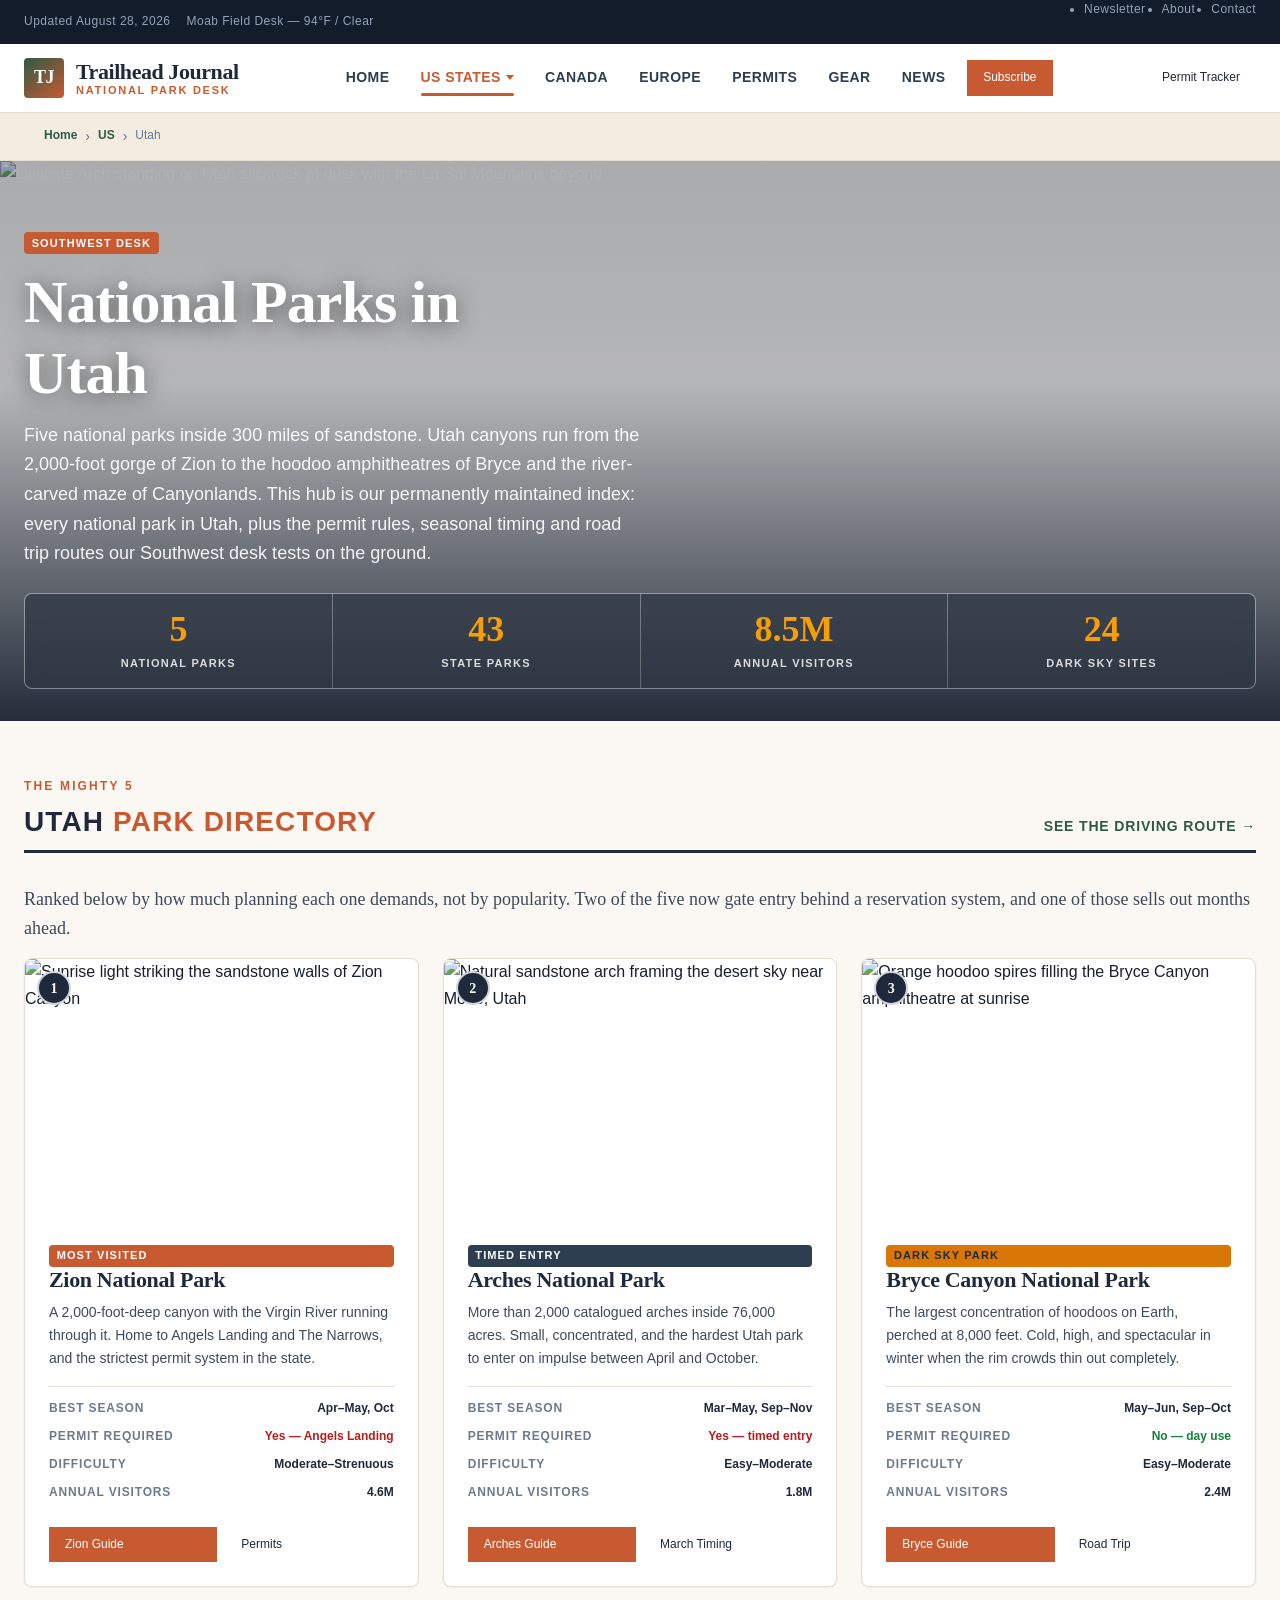
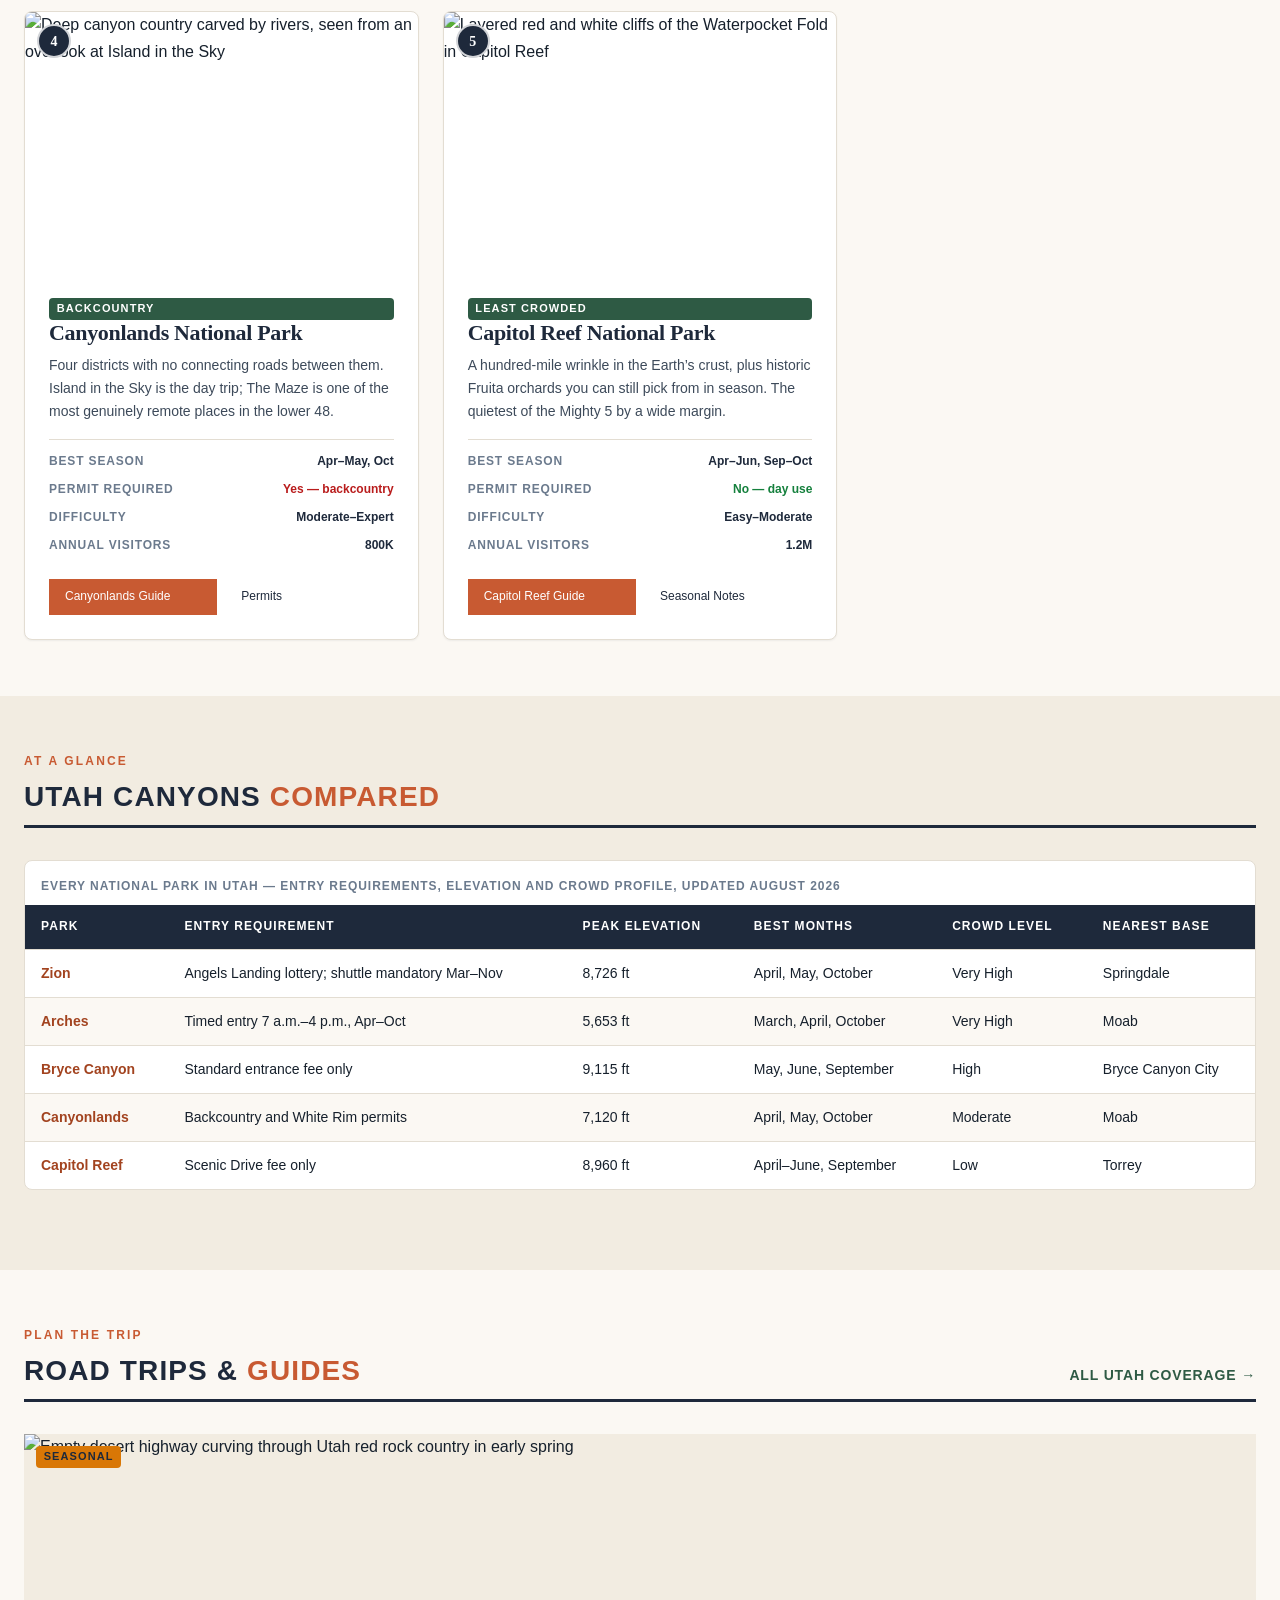
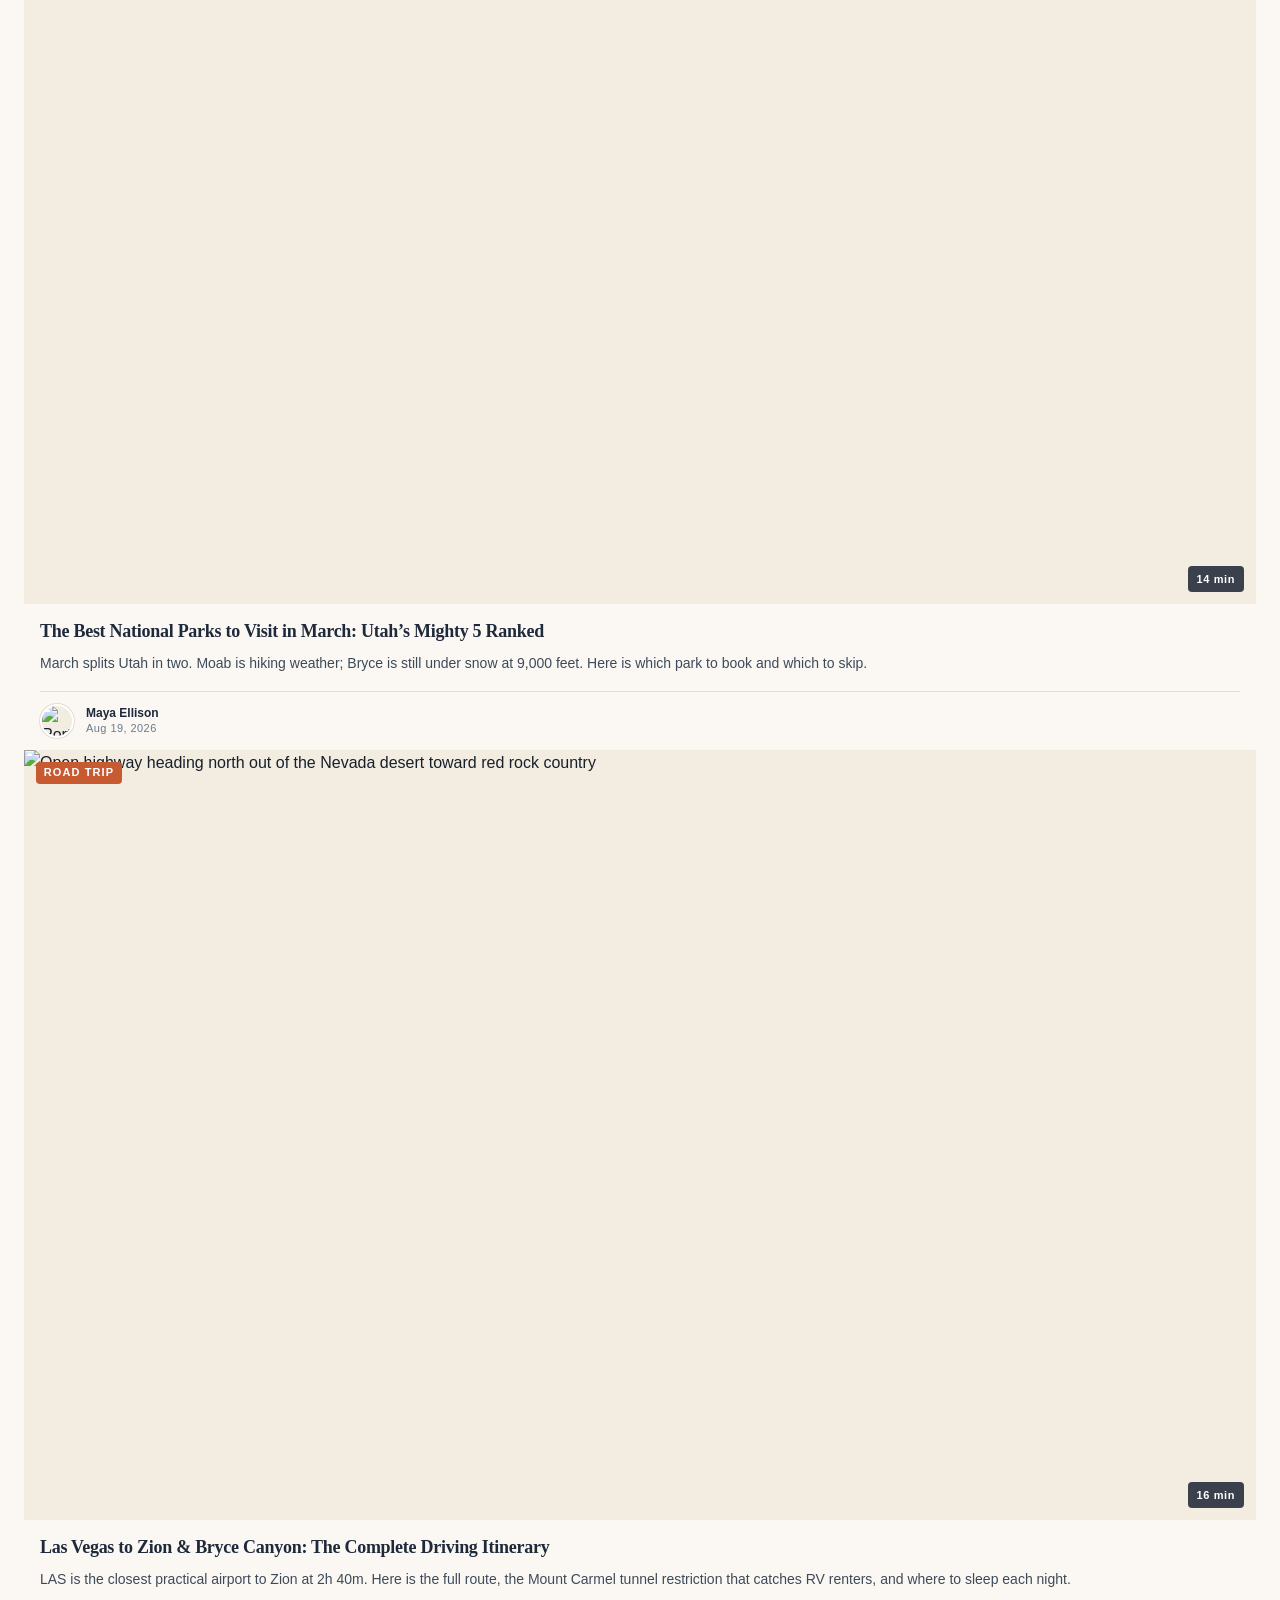
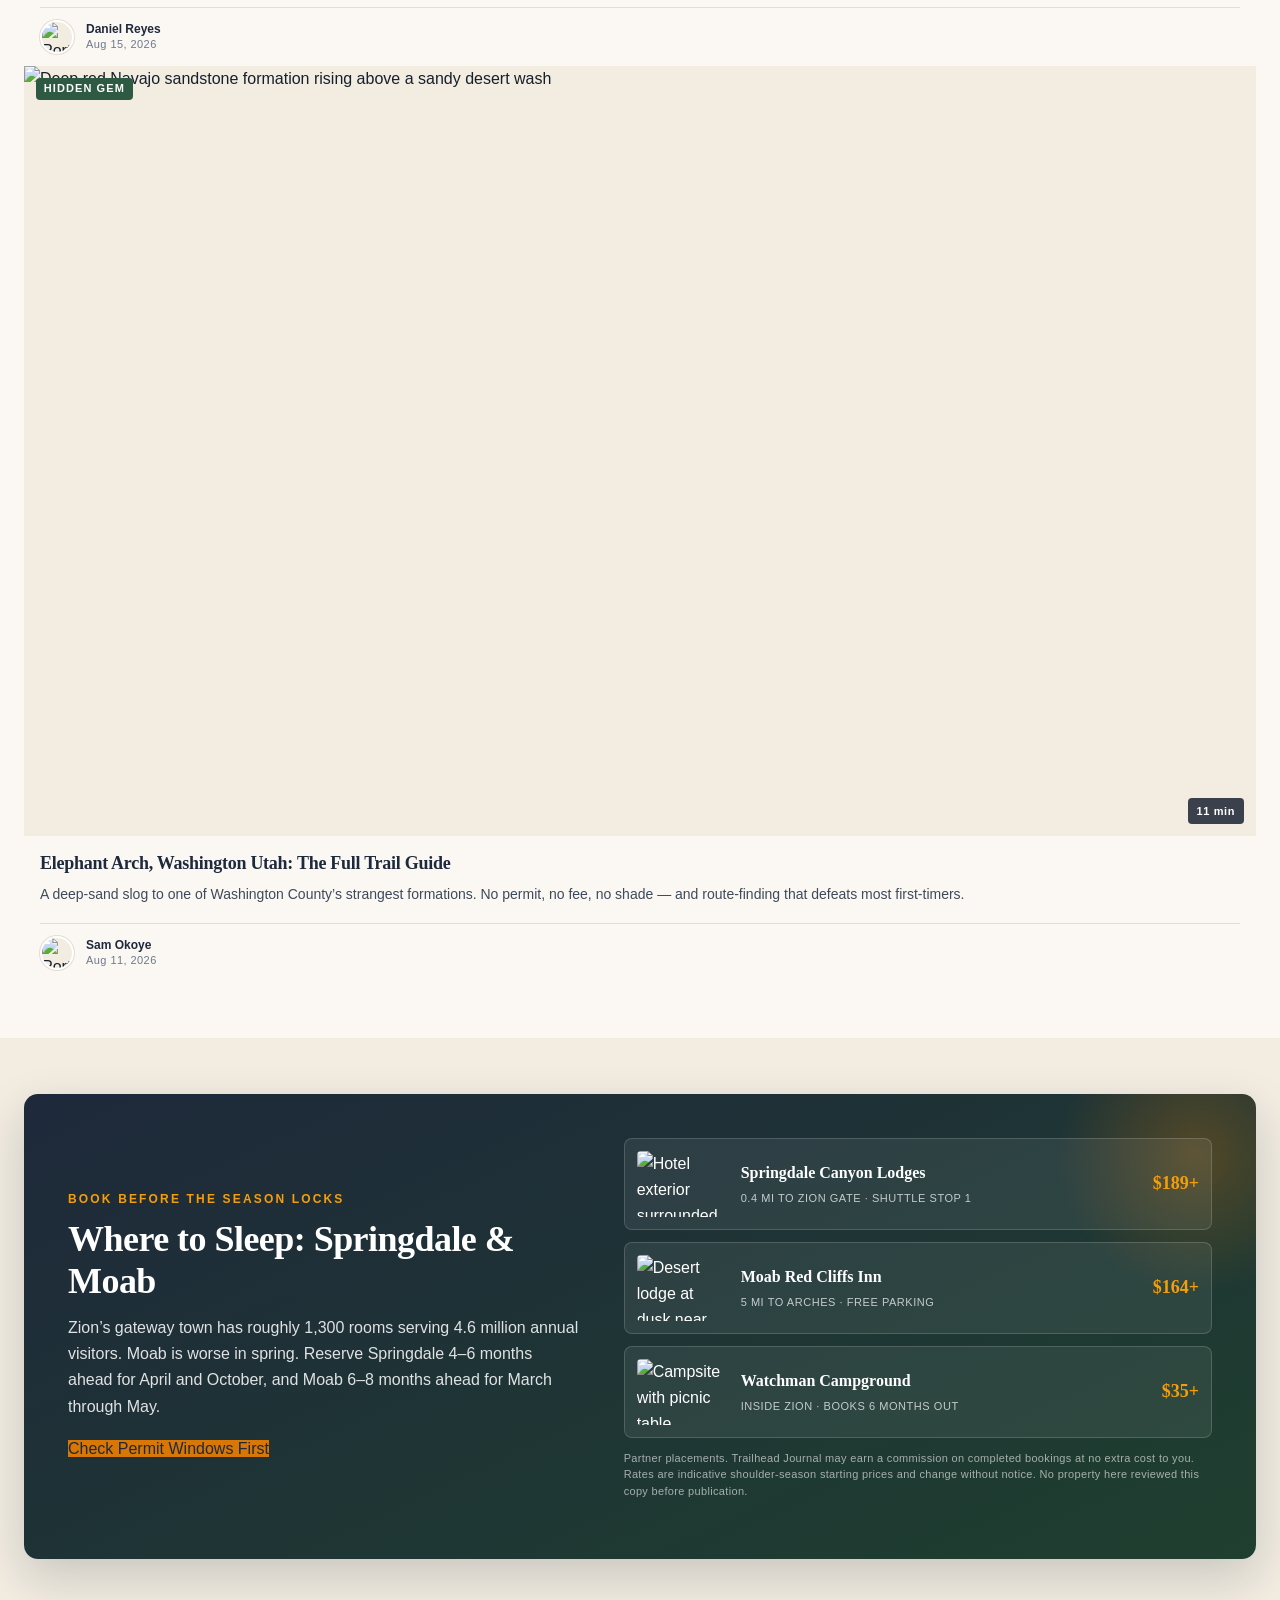
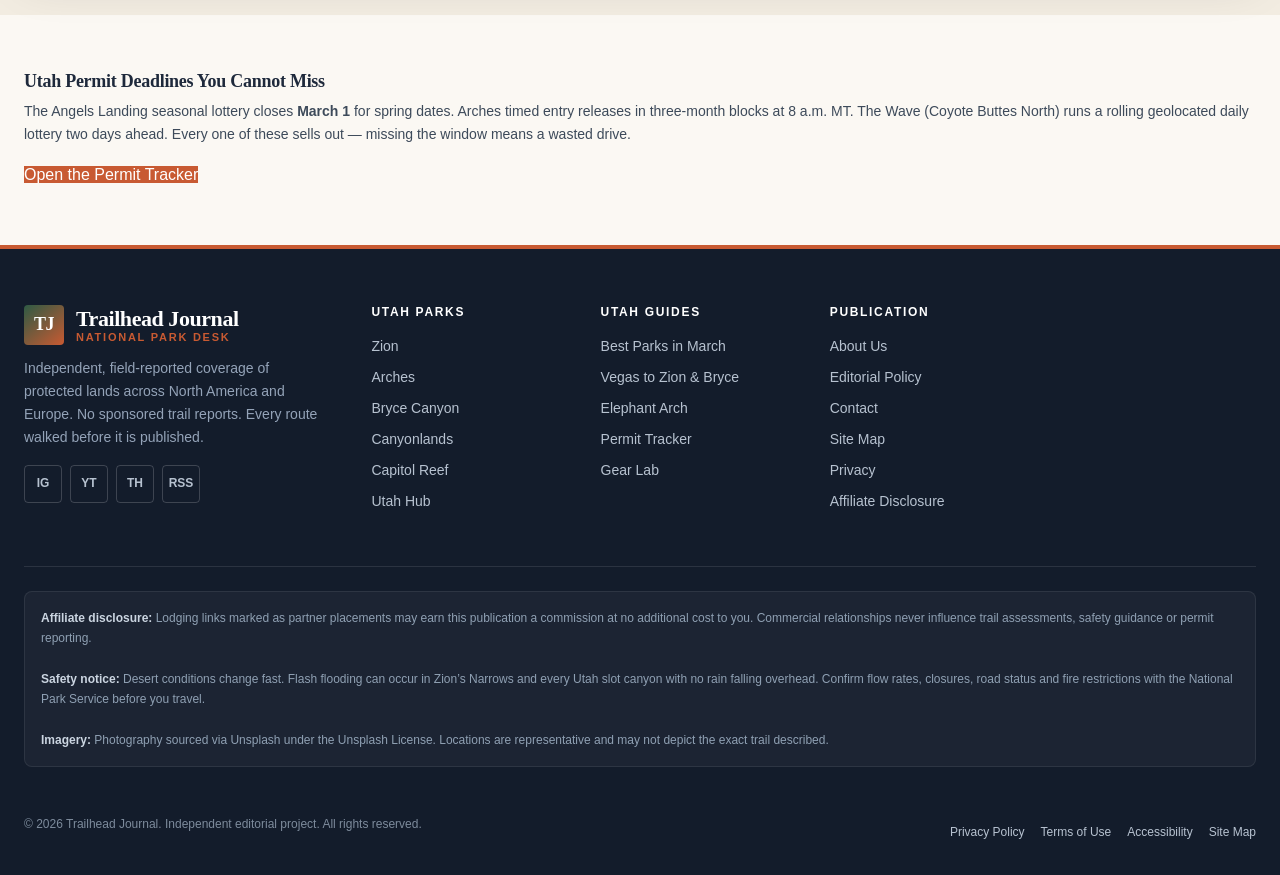
==== commit d26b1e4f: "update" ====
--- a/us/utah/index.html
+++ b/us/utah/index.html
@@ -5,43 +5,40 @@
 <meta name="viewport" content="width=device-width, initial-scale=1">
 <meta name="theme-color" content="#1e293b">
 
-<title>Utah National Parks Guide 2026 — The Mighty 5, Permits &amp; Lodging | Trailhead Journal</title>
-<meta name="description" content="Complete Utah national parks hub: Zion, Bryce Canyon, Arches, Canyonlands and Capitol Reef. Permit requirements, best seasons, difficulty ratings, curated guides and Springdale and Moab lodging.">
+<title>National Parks in Utah: The Mighty 5, Canyons &amp; Road Trips (2026) | Trailhead Journal</title>
+<meta name="description" content="Every national park in Utah in one hub. Compare Arches, Bryce Canyon, Canyonlands, Capitol Reef and Zion, plus Utah canyons, permit rules, seasonal timing and tested road trip routes.">
 <meta name="author" content="Trailhead Journal Southwest Desk">
 <meta name="robots" content="index, follow, max-image-preview:large, max-snippet:-1">
+<meta name="geo.region" content="US-UT">
+<meta name="geo.placename" content="Utah, United States">
 <link rel="canonical" href="./index.html">
 
 <meta property="og:type" content="website">
 <meta property="og:site_name" content="Trailhead Journal">
 <meta property="og:locale" content="en_US">
-<meta property="og:title" content="Utah National Parks Guide 2026 — The Mighty 5, Permits &amp; Lodging">
-<meta property="og:description" content="Zion, Bryce Canyon, Arches, Canyonlands and Capitol Reef — permits, seasons, difficulty and lodging in one hub.">
+<meta property="og:title" content="National Parks in Utah: The Mighty 5, Canyons &amp; Road Trips (2026)">
+<meta property="og:description" content="Compare all five national parks in Utah, plus canyon country guides, permits and road trip routes.">
 <meta property="og:url" content="./index.html">
 <meta property="og:image" content="https://images.unsplash.com/photo-1527333656061-ce7ea8ea6ffa?auto=format&fit=crop&w=1200&q=80">
 <meta property="og:image:width" content="1200">
 <meta property="og:image:height" content="630">
-<meta property="og:image:alt" content="Delicate Arch at dusk with the La Sal Mountains behind">
+<meta property="og:image:alt" content="Delicate Arch on Utah slickrock at dusk">
 
 <meta name="twitter:card" content="summary_large_image">
 <meta name="twitter:site" content="@trailheadjournal">
-<meta name="twitter:title" content="Utah National Parks Guide 2026 — The Mighty 5, Permits &amp; Lodging">
-<meta name="twitter:description" content="Zion, Bryce Canyon, Arches, Canyonlands and Capitol Reef — permits, seasons, difficulty and lodging in one hub.">
+<meta name="twitter:title" content="National Parks in Utah: The Mighty 5, Canyons &amp; Road Trips (2026)">
+<meta name="twitter:description" content="Compare all five national parks in Utah, plus canyon country guides, permits and road trip routes.">
 <meta name="twitter:image" content="https://images.unsplash.com/photo-1527333656061-ce7ea8ea6ffa?auto=format&fit=crop&w=1200&q=80">
 
-<meta name="geo.region" content="US-UT">
-<meta name="geo.placename" content="Utah, United States">
-
 <link rel="preconnect" href="https://images.unsplash.com" crossorigin>
-<link rel="dns-prefetch" href="https://images.unsplash.com">
-
 <link rel="stylesheet" href="../../assets/css/style.css">
 </head>
 
 <body
   data-root="../../"
   data-schema-type="CollectionPage"
-  data-schema-title="Utah National Parks Guide 2026 — The Mighty 5"
-  data-schema-description="Complete Utah national parks hub covering Zion, Bryce Canyon, Arches, Canyonlands and Capitol Reef with permits, seasons and lodging."
+  data-schema-title="National Parks in Utah: The Mighty 5, Canyons &amp; Road Trips"
+  data-schema-description="Every national park in Utah in one hub: Arches, Bryce Canyon, Canyonlands, Capitol Reef and Zion, with canyon guides, permits and road trips."
   data-schema-image="https://images.unsplash.com/photo-1527333656061-ce7ea8ea6ffa?auto=format&fit=crop&w=1600&q=80"
   data-schema-published="2026-02-04T07:00:00-07:00"
   data-schema-modified="2026-08-28T09:00:00-06:00"
@@ -50,11 +47,10 @@
 
 <a class="skip-link" href="#main">Skip to main content</a>
 
-<!-- ================= TOP BAR ================= -->
 <div class="topbar">
   <div class="container topbar__inner">
     <div class="topbar__meta">
-      <span>Friday, August 28, 2026</span>
+      <span>Updated August 28, 2026</span>
       <span>Moab Field Desk — 94&deg;F / Clear</span>
     </div>
     <ul class="topbar__links" role="list">
@@ -65,10 +61,8 @@
   </div>
 </div>
 
-<!-- ================= HEADER ================= -->
 <header class="site-header" data-header role="banner">
   <div class="container site-header__inner">
-
     <a class="brand" href="../../index.html" target="_self" aria-label="Trailhead Journal — home">
       <span class="brand__mark" aria-hidden="true">TJ</span>
       <span class="brand__text">
@@ -77,58 +71,33 @@
       </span>
     </a>
 
-    <button class="nav-toggle" type="button" data-nav-toggle
-            aria-expanded="false" aria-controls="primary-nav" aria-label="Open main menu">
+    <button class="nav-toggle" type="button" data-nav-toggle aria-expanded="false" aria-controls="primary-nav" aria-label="Open main menu">
       <span class="nav-toggle__bars" aria-hidden="true"></span>
     </button>
 
     <nav class="nav" id="primary-nav" data-nav aria-label="Primary navigation">
       <ul class="nav__list" role="list">
         <li class="nav__item"><a class="nav__link" href="../../index.html" target="_self">Home</a></li>
-
         <li class="nav__item" data-dropdown>
           <button class="nav__link is-active" type="button" data-dropdown-toggle aria-expanded="false" aria-haspopup="true">
             US States <span class="nav__caret" aria-hidden="true"></span>
           </button>
           <ul class="nav__dropdown" role="list">
             <li class="nav__dropdown-head" aria-hidden="true">Southwest</li>
-            <li><a class="nav__dropdown-link" href="./index.html" target="_self" aria-current="page">Utah <span>Zion, Bryce, Arches, Canyonlands, Capitol Reef</span></a></li>
-            <li><a class="nav__dropdown-link" href="../arizona/index.html" target="_self">Arizona <span>Grand Canyon, Saguaro, Petrified Forest</span></a></li>
+            <li><a class="nav__dropdown-link" href="./index.html" target="_self" aria-current="page">Utah <span>Mighty 5, canyons, slot country</span></a></li>
+            <li><a class="nav__dropdown-link" href="../arizona/index.html" target="_self">Arizona <span>Grand Canyon, Saguaro</span></a></li>
             <li class="nav__dropdown-head" aria-hidden="true">West Coast</li>
-            <li><a class="nav__dropdown-link" href="../california/index.html" target="_self">California <span>Yosemite, Redwood, Joshua Tree, Sequoia</span></a></li>
-            <li><a class="nav__dropdown-link" href="../index.html" target="_self">All 50 States <span>Full directory index</span></a></li>
+            <li><a class="nav__dropdown-link" href="../california/index.html" target="_self">California <span>Yosemite, Redwoods</span></a></li>
+            <li><a class="nav__dropdown-link" href="../index.html" target="_self">All 50 States <span>Full directory</span></a></li>
           </ul>
         </li>
-
-        <li class="nav__item" data-dropdown>
-          <button class="nav__link" type="button" data-dropdown-toggle aria-expanded="false" aria-haspopup="true">
-            Canada <span class="nav__caret" aria-hidden="true"></span>
-          </button>
-          <ul class="nav__dropdown" role="list">
-            <li><a class="nav__dropdown-link" href="../../canada/alberta/index.html" target="_self">Alberta <span>Banff, Jasper, Waterton Lakes</span></a></li>
-            <li><a class="nav__dropdown-link" href="../../canada/british-columbia/index.html" target="_self">British Columbia <span>Yoho, Glacier, Pacific Rim</span></a></li>
-            <li><a class="nav__dropdown-link" href="../../canada/index.html" target="_self">All Provinces <span>Parks Canada directory</span></a></li>
-          </ul>
-        </li>
-
-        <li class="nav__item" data-dropdown>
-          <button class="nav__link" type="button" data-dropdown-toggle aria-expanded="false" aria-haspopup="true">
-            Europe <span class="nav__caret" aria-hidden="true"></span>
-          </button>
-          <ul class="nav__dropdown" role="list">
-            <li><a class="nav__dropdown-link" href="../../europe/iceland/index.html" target="_self">Iceland <span>Vatnaj&ouml;kull, &THORN;ingvellir</span></a></li>
-            <li><a class="nav__dropdown-link" href="../../europe/norway/index.html" target="_self">Norway <span>Jotunheimen, Rondane, Lofoten</span></a></li>
-            <li><a class="nav__dropdown-link" href="../../europe/italy/index.html" target="_self">Italy <span>Dolomiti Bellunesi, Gran Paradiso</span></a></li>
-            <li><a class="nav__dropdown-link" href="../../europe/index.html" target="_self">All Countries <span>European parks index</span></a></li>
-          </ul>
-        </li>
-
+        <li class="nav__item"><a class="nav__link" href="../../canada/index.html" target="_self">Canada</a></li>
+        <li class="nav__item"><a class="nav__link" href="../../europe/index.html" target="_self">Europe</a></li>
         <li class="nav__item"><a class="nav__link" href="../../permits/index.html" target="_self">Permits</a></li>
         <li class="nav__item"><a class="nav__link" href="../../gear/index.html" target="_self">Gear</a></li>
         <li class="nav__item"><a class="nav__link" href="../../news/index.html" target="_self">News</a></li>
       </ul>
-
-            <a class="btn btn--primary btn--sm" href="../../newsletter.html" target="_self">Subscribe</a>
+      <a class="btn btn--primary btn--sm" href="../../newsletter.html" target="_self">Subscribe</a>
     </nav>
 
     <div class="header__actions">
@@ -139,73 +108,35 @@
 
 <div class="nav-backdrop" data-nav-backdrop hidden aria-hidden="true"></div>
 
-<!-- ================= BREAKING NEWS TICKER ================= -->
-<div class="ticker" data-ticker role="region" aria-label="Utah park alerts">
-  <div class="container ticker__inner">
-    <span class="ticker__label"><span class="ticker__dot" aria-hidden="true"></span> Utah Alerts</span>
-
-    <div class="ticker__viewport" aria-live="polite">
-      <p class="ticker__item is-active">
-        <strong>Permit Alert:</strong>
-        <a href="../../permits/angels-landing-lottery.html" target="_self">Angels Landing Spring 2026 Lottery Open Now — closes March 1</a>
-      </p>
-      <p class="ticker__item" aria-hidden="true">
-        <strong>Arches:</strong>
-        <a href="../../news/timed-entry-2026.html" target="_self">Timed entry required 7 a.m.&ndash;4 p.m. daily through October 31</a>
-      </p>
-      <p class="ticker__item" aria-hidden="true">
-        <strong>The Narrows:</strong>
-        <a href="../../news/the-narrows-flow-rate.html" target="_self">Open — Virgin River flowing at 62 CFS, below the 150 CFS closure threshold</a>
-      </p>
-      <p class="ticker__item" aria-hidden="true">
-        <strong>Canyonlands:</strong>
-        <a href="../../news/white-rim-road-status.html" target="_self">White Rim Road passable; Shafer Switchbacks require high clearance</a>
-      </p>
-    </div>
-
-    <div class="ticker__controls">
-      <button class="ticker__btn" type="button" data-ticker-prev aria-label="Previous alert">&#8249;</button>
-      <button class="ticker__btn" type="button" data-ticker-pause aria-pressed="false" aria-label="Pause alerts ticker">&#10074;&#10074;</button>
-      <button class="ticker__btn" type="button" data-ticker-next aria-label="Next alert">&#8250;</button>
-    </div>
-  </div>
-</div>
-
-<!-- ================= BREADCRUMBS ================= -->
 <nav class="breadcrumbs" aria-label="Breadcrumb" data-breadcrumb>
   <div class="container">
     <ol class="breadcrumbs__list" role="list">
       <li><a href="../../index.html" target="_self">Home</a></li>
-      <li><a href="../index.html" target="_self">United States</a></li>
+      <li><a href="../index.html" target="_self">US</a></li>
       <li><span aria-current="page">Utah</span></li>
     </ol>
   </div>
 </nav>
 
-<!-- ================= MAIN ================= -->
 <main id="main" role="main">
 
-  <!-- ---------- STATE HERO BANNER ---------- -->
   <section class="state-hero" aria-labelledby="utah-heading">
     <div class="state-hero__media">
-      <img
-        src="https://images.unsplash.com/photo-1527333656061-ce7ea8ea6ffa?auto=format&fit=crop&w=1800&q=80"
-        srcset="https://images.unsplash.com/photo-1527333656061-ce7ea8ea6ffa?auto=format&fit=crop&w=900&q=72 900w,
-                https://images.unsplash.com/photo-1527333656061-ce7ea8ea6ffa?auto=format&fit=crop&w=1400&q=78 1400w,
-                https://images.unsplash.com/photo-1527333656061-ce7ea8ea6ffa?auto=format&fit=crop&w=2000&q=80 2000w"
-        sizes="100vw"
-        width="1800" height="1013"
-        alt="Delicate Arch standing on Utah slickrock at dusk with the La Sal Mountains beyond"
-        data-priority fetchpriority="high" decoding="async">
+            <img src="https://images.unsplash.com/photo-1527333656061-ce7ea8ea6ffa?auto=format&fit=crop&w=1800&q=80"
+           srcset="https://images.unsplash.com/photo-1527333656061-ce7ea8ea6ffa?auto=format&fit=crop&w=900&q=72 900w, https://images.unsplash.com/photo-1527333656061-ce7ea8ea6ffa?auto=format&fit=crop&w=1400&q=78 1400w, https://images.unsplash.com/photo-1527333656061-ce7ea8ea6ffa?auto=format&fit=crop&w=2000&q=80 2000w"
+           sizes="100vw" width="1800" height="1013"
+           alt="Delicate Arch standing on Utah slickrock at dusk with the La Sal Mountains beyond"
+           data-priority fetchpriority="high" decoding="async">
     </div>
 
     <div class="container state-hero__inner">
       <span class="badge badge--rust">Southwest Desk</span>
-      <h1 class="state-hero__title" id="utah-heading">Utah National Parks</h1>
+      <h1 class="state-hero__title" id="utah-heading">National Parks in Utah</h1>
       <p class="state-hero__lede">
-        Five national parks compressed into 300 miles of sandstone, slot canyons and high-desert plateau.
-        This is our permanently maintained hub for the Mighty 5 — permits, seasons, difficulty ratings, and where to
-        sleep when Springdale and Moab are fully booked.
+        Five national parks inside 300 miles of sandstone. Utah canyons run from the 2,000-foot gorge of Zion
+        to the hoodoo amphitheatres of Bryce and the river-carved maze of Canyonlands. This hub is our permanently
+        maintained index: every national park in Utah, plus the permit rules, seasonal timing and road trip routes
+        our Southwest desk tests on the ground.
       </p>
 
       <div class="stat-banner" role="group" aria-label="Utah park statistics">
@@ -229,35 +160,36 @@
     </div>
   </section>
 
-  <!-- ---------- PARKS HUB DIRECTORY ---------- -->
-  <section class="section" aria-labelledby="parks-heading">
+  <section class="section" aria-labelledby="mighty5-heading">
     <div class="container">
       <div class="section-head">
         <div>
           <span class="section-kicker">The Mighty 5</span>
-          <h2 class="section-head__title" id="parks-heading">Utah <span class="accent">Park Directory</span></h2>
-        </div>
-        <a class="section-head__link" href="./mighty-5-road-trip.html" target="_self">See the 7-day route</a>
-      </div>
+          <h2 class="section-head__title" id="mighty5-heading">Utah <span class="accent">Park Directory</span></h2>
+        </div>
+        <a class="section-head__link" href="./road-trips/vegas-zion-bryce.html" target="_self">See the driving route</a>
+      </div>
+
+      <p class="lede mb-6">
+        Ranked below by how much planning each one demands, not by popularity. Two of the five now gate entry
+        behind a reservation system, and one of those sells out months ahead.
+      </p>
 
       <div class="park-grid">
 
-        <!-- ZION -->
         <article class="park-card" data-schema-item="Zion National Park">
           <div class="park-card__media">
             <span class="park-card__rank" aria-hidden="true">1</span>
             <img src="https://images.unsplash.com/photo-1533953263536-6a9ac0dbba69?auto=format&fit=crop&w=800&q=78"
-                 srcset="https://images.unsplash.com/photo-1533953263536-6a9ac0dbba69?auto=format&fit=crop&w=500&q=72 500w,
-                         https://images.unsplash.com/photo-1533953263536-6a9ac0dbba69?auto=format&fit=crop&w=800&q=78 800w"
-                 sizes="(max-width: 767px) 100vw, 33vw"
-                 width="800" height="533"
+                 srcset="https://images.unsplash.com/photo-1533953263536-6a9ac0dbba69?auto=format&fit=crop&w=500&q=72 500w, https://images.unsplash.com/photo-1533953263536-6a9ac0dbba69?auto=format&fit=crop&w=800&q=78 800w"
+                 sizes="(max-width: 767px) 100vw, 33vw" width="800" height="533"
                  alt="Sunrise light striking the sandstone walls of Zion Canyon">
           </div>
           <div class="park-card__body">
             <span class="badge badge--rust mb-4">Most Visited</span>
-            <h3 class="park-card__title"><a href="./zion-narrows-guide.html" target="_self">Zion National Park</a></h3>
+            <h3 class="park-card__title"><a href="./zion/index.html" target="_self">Zion National Park</a></h3>
             <p class="park-card__desc">
-              A 2,000-foot-deep canyon with a river running through it. Home to Angels Landing and The Narrows —
+              A 2,000-foot-deep canyon with the Virgin River running through it. Home to Angels Landing and The Narrows,
               and the strictest permit system in the state.
             </p>
             <ul class="spec-list" role="list">
@@ -267,29 +199,54 @@
               <li><span class="spec-list__key">Annual Visitors</span><span class="spec-list__val">4.6M</span></li>
             </ul>
             <div class="park-card__actions">
-              <a class="btn btn--primary btn--sm" href="./zion-narrows-guide.html" target="_self">Read Guide</a>
-              <a class="btn btn--outline btn--sm" href="../../permits/angels-landing-lottery.html" target="_self">Permits</a>
-            </div>
-          </div>
-        </article>
-
-        <!-- BRYCE CANYON -->
+              <a class="btn btn--primary btn--sm" href="./zion/index.html" target="_self">Zion Guide</a>
+              <a class="btn btn--outline btn--sm" href="../../permits/index.html" target="_self">Permits</a>
+            </div>
+          </div>
+        </article>
+
+        <article class="park-card" data-schema-item="Arches National Park">
+          <div class="park-card__media">
+            <span class="park-card__rank" aria-hidden="true">2</span>
+            <img src="https://images.unsplash.com/photo-1546587348-d12660c30c50?auto=format&fit=crop&w=800&q=78"
+                 srcset="https://images.unsplash.com/photo-1546587348-d12660c30c50?auto=format&fit=crop&w=500&q=72 500w, https://images.unsplash.com/photo-1546587348-d12660c30c50?auto=format&fit=crop&w=800&q=78 800w"
+                 sizes="(max-width: 767px) 100vw, 33vw" width="800" height="533"
+                 alt="Natural sandstone arch framing the desert sky near Moab, Utah">
+          </div>
+          <div class="park-card__body">
+            <span class="badge badge--slate mb-4">Timed Entry</span>
+            <h3 class="park-card__title"><a href="./arches/index.html" target="_self">Arches National Park</a></h3>
+            <p class="park-card__desc">
+              More than 2,000 catalogued arches inside 76,000 acres. Small, concentrated, and the hardest Utah park
+              to enter on impulse between April and October.
+            </p>
+            <ul class="spec-list" role="list">
+              <li><span class="spec-list__key">Best Season</span><span class="spec-list__val">Mar&ndash;May, Sep&ndash;Nov</span></li>
+              <li><span class="spec-list__key">Permit Required</span><span class="spec-list__val is-yes">Yes &mdash; timed entry</span></li>
+              <li><span class="spec-list__key">Difficulty</span><span class="spec-list__val">Easy&ndash;Moderate</span></li>
+              <li><span class="spec-list__key">Annual Visitors</span><span class="spec-list__val">1.8M</span></li>
+            </ul>
+            <div class="park-card__actions">
+              <a class="btn btn--primary btn--sm" href="./arches/index.html" target="_self">Arches Guide</a>
+              <a class="btn btn--outline btn--sm" href="./best-national-parks-in-march.html" target="_self">March Timing</a>
+            </div>
+          </div>
+        </article>
+
         <article class="park-card" data-schema-item="Bryce Canyon National Park">
           <div class="park-card__media">
-            <span class="park-card__rank" aria-hidden="true">2</span>
+            <span class="park-card__rank" aria-hidden="true">3</span>
             <img src="https://images.unsplash.com/photo-1520250497591-112f2f40a3f4?auto=format&fit=crop&w=800&q=78"
-                 srcset="https://images.unsplash.com/photo-1520250497591-112f2f40a3f4?auto=format&fit=crop&w=500&q=72 500w,
-                         https://images.unsplash.com/photo-1520250497591-112f2f40a3f4?auto=format&fit=crop&w=800&q=78 800w"
-                 sizes="(max-width: 767px) 100vw, 33vw"
-                 width="800" height="533"
+                 srcset="https://images.unsplash.com/photo-1520250497591-112f2f40a3f4?auto=format&fit=crop&w=500&q=72 500w, https://images.unsplash.com/photo-1520250497591-112f2f40a3f4?auto=format&fit=crop&w=800&q=78 800w"
+                 sizes="(max-width: 767px) 100vw, 33vw" width="800" height="533"
                  alt="Orange hoodoo spires filling the Bryce Canyon amphitheatre at sunrise">
           </div>
           <div class="park-card__body">
             <span class="badge badge--gold mb-4">Dark Sky Park</span>
-            <h3 class="park-card__title"><a href="./bryce-canyon-sunrise-guide.html" target="_self">Bryce Canyon National Park</a></h3>
-            <p class="park-card__desc">
-              The largest concentration of hoodoos on Earth, sitting at 8,000 feet. Cold, high, and spectacular in
-              winter when the crowds vanish.
+            <h3 class="park-card__title"><a href="./bryce-canyon/index.html" target="_self">Bryce Canyon National Park</a></h3>
+                        <p class="park-card__desc">
+              The largest concentration of hoodoos on Earth, perched at 8,000 feet. Cold, high, and spectacular in
+              winter when the rim crowds thin out completely.
             </p>
             <ul class="spec-list" role="list">
               <li><span class="spec-list__key">Best Season</span><span class="spec-list__val">May&ndash;Jun, Sep&ndash;Oct</span></li>
@@ -298,60 +255,26 @@
               <li><span class="spec-list__key">Annual Visitors</span><span class="spec-list__val">2.4M</span></li>
             </ul>
             <div class="park-card__actions">
-              <a class="btn btn--primary btn--sm" href="./bryce-canyon-sunrise-guide.html" target="_self">Read Guide</a>
-              <a class="btn btn--outline btn--sm" href="./dark-sky-parks-ranking.html" target="_self">Dark Sky</a>
-            </div>
-          </div>
-        </article>
-
-                <!-- ARCHES (continued) -->
-        <article class="park-card" data-schema-item="Arches National Park">
-          <div class="park-card__media">
-            <span class="park-card__rank" aria-hidden="true">3</span>
-            <img src="https://images.unsplash.com/photo-1546587348-d12660c30c50?auto=format&fit=crop&w=800&q=78"
-                 srcset="https://images.unsplash.com/photo-1546587348-d12660c30c50?auto=format&fit=crop&w=500&q=72 500w,
-                         https://images.unsplash.com/photo-1546587348-d12660c30c50?auto=format&fit=crop&w=800&q=78 800w"
-                 sizes="(max-width: 767px) 100vw, 33vw"
-                 width="800" height="533"
-                 alt="Natural sandstone arch framing the desert sky near Moab, Utah">
-          </div>
-          <div class="park-card__body">
-            <span class="badge badge--slate mb-4">Timed Entry</span>
-            <h3 class="park-card__title"><a href="./arches-timed-entry-guide.html" target="_self">Arches National Park</a></h3>
-            <p class="park-card__desc">
-              More than 2,000 catalogued arches packed into 76,000 acres. Small, concentrated, and the hardest
-              Utah park to enter without planning ahead.
-            </p>
-            <ul class="spec-list" role="list">
-              <li><span class="spec-list__key">Best Season</span><span class="spec-list__val">Mar&ndash;May, Sep&ndash;Nov</span></li>
-              <li><span class="spec-list__key">Permit Required</span><span class="spec-list__val is-yes">Yes &mdash; timed entry</span></li>
-              <li><span class="spec-list__key">Difficulty</span><span class="spec-list__val">Easy&ndash;Moderate</span></li>
-              <li><span class="spec-list__key">Annual Visitors</span><span class="spec-list__val">1.8M</span></li>
-            </ul>
-            <div class="park-card__actions">
-              <a class="btn btn--primary btn--sm" href="./arches-timed-entry-guide.html" target="_self">Read Guide</a>
-              <a class="btn btn--outline btn--sm" href="../../news/timed-entry-2026.html" target="_self">Entry Rules</a>
-            </div>
-          </div>
-        </article>
-
-        <!-- CANYONLANDS -->
+              <a class="btn btn--primary btn--sm" href="./bryce-canyon/index.html" target="_self">Bryce Guide</a>
+              <a class="btn btn--outline btn--sm" href="./road-trips/vegas-zion-bryce.html" target="_self">Road Trip</a>
+            </div>
+          </div>
+        </article>
+
         <article class="park-card" data-schema-item="Canyonlands National Park">
           <div class="park-card__media">
             <span class="park-card__rank" aria-hidden="true">4</span>
             <img src="https://images.unsplash.com/photo-1500534623283-312aade485b7?auto=format&fit=crop&w=800&q=78"
-                 srcset="https://images.unsplash.com/photo-1500534623283-312aade485b7?auto=format&fit=crop&w=500&q=72 500w,
-                         https://images.unsplash.com/photo-1500534623283-312aade485b7?auto=format&fit=crop&w=800&q=78 800w"
-                 sizes="(max-width: 767px) 100vw, 33vw"
-                 width="800" height="533"
+                 srcset="https://images.unsplash.com/photo-1500534623283-312aade485b7?auto=format&fit=crop&w=500&q=72 500w, https://images.unsplash.com/photo-1500534623283-312aade485b7?auto=format&fit=crop&w=800&q=78 800w"
+                 sizes="(max-width: 767px) 100vw, 33vw" width="800" height="533"
                  alt="Deep canyon country carved by rivers, seen from an overlook at Island in the Sky">
           </div>
           <div class="park-card__body">
             <span class="badge badge--forest mb-4">Backcountry</span>
-            <h3 class="park-card__title"><a href="./canyonlands-district-guide.html" target="_self">Canyonlands National Park</a></h3>
+            <h3 class="park-card__title"><a href="./canyonlands/index.html" target="_self">Canyonlands National Park</a></h3>
             <p class="park-card__desc">
-              Four districts, no connecting roads between them. Island in the Sky is the day-trip; The Maze is one of
-              the most remote places in the lower 48.
+              Four districts with no connecting roads between them. Island in the Sky is the day trip; The Maze is one
+              of the most genuinely remote places in the lower 48.
             </p>
             <ul class="spec-list" role="list">
               <li><span class="spec-list__key">Best Season</span><span class="spec-list__val">Apr&ndash;May, Oct</span></li>
@@ -360,29 +283,26 @@
               <li><span class="spec-list__key">Annual Visitors</span><span class="spec-list__val">800K</span></li>
             </ul>
             <div class="park-card__actions">
-              <a class="btn btn--primary btn--sm" href="./canyonlands-district-guide.html" target="_self">Read Guide</a>
-              <a class="btn btn--outline btn--sm" href="../../permits/backcountry-permit-calendar.html" target="_self">Permits</a>
-            </div>
-          </div>
-        </article>
-
-        <!-- CAPITOL REEF -->
+              <a class="btn btn--primary btn--sm" href="./canyonlands/index.html" target="_self">Canyonlands Guide</a>
+              <a class="btn btn--outline btn--sm" href="../../permits/index.html" target="_self">Permits</a>
+            </div>
+          </div>
+        </article>
+
         <article class="park-card" data-schema-item="Capitol Reef National Park">
           <div class="park-card__media">
             <span class="park-card__rank" aria-hidden="true">5</span>
             <img src="https://images.unsplash.com/photo-1602088113235-229c19758e9f?auto=format&fit=crop&w=800&q=78"
-                 srcset="https://images.unsplash.com/photo-1602088113235-229c19758e9f?auto=format&fit=crop&w=500&q=72 500w,
-                         https://images.unsplash.com/photo-1602088113235-229c19758e9f?auto=format&fit=crop&w=800&q=78 800w"
-                 sizes="(max-width: 767px) 100vw, 33vw"
-                 width="800" height="533"
+                 srcset="https://images.unsplash.com/photo-1602088113235-229c19758e9f?auto=format&fit=crop&w=500&q=72 500w, https://images.unsplash.com/photo-1602088113235-229c19758e9f?auto=format&fit=crop&w=800&q=78 800w"
+                 sizes="(max-width: 767px) 100vw, 33vw" width="800" height="533"
                  alt="Layered red and white cliffs of the Waterpocket Fold in Capitol Reef">
           </div>
           <div class="park-card__body">
             <span class="badge badge--forest mb-4">Least Crowded</span>
-            <h3 class="park-card__title"><a href="./capitol-reef-scenic-drive.html" target="_self">Capitol Reef National Park</a></h3>
+            <h3 class="park-card__title"><a href="./capitol-reef/index.html" target="_self">Capitol Reef National Park</a></h3>
             <p class="park-card__desc">
-              A hundred-mile wrinkle in the Earth&rsquo;s crust, plus historic orchards you can still pick fruit from.
-              The quietest of the Mighty 5 by a wide margin.
+              A hundred-mile wrinkle in the Earth&rsquo;s crust, plus historic Fruita orchards you can still pick from
+              in season. The quietest of the Mighty 5 by a wide margin.
             </p>
             <ul class="spec-list" role="list">
               <li><span class="spec-list__key">Best Season</span><span class="spec-list__val">Apr&ndash;Jun, Sep&ndash;Oct</span></li>
@@ -391,8 +311,8 @@
               <li><span class="spec-list__key">Annual Visitors</span><span class="spec-list__val">1.2M</span></li>
             </ul>
             <div class="park-card__actions">
-              <a class="btn btn--primary btn--sm" href="./capitol-reef-scenic-drive.html" target="_self">Read Guide</a>
-              <a class="btn btn--outline btn--sm" href="./mighty-5-road-trip.html" target="_self">Road Trip</a>
+              <a class="btn btn--primary btn--sm" href="./capitol-reef/index.html" target="_self">Capitol Reef Guide</a>
+              <a class="btn btn--outline btn--sm" href="./best-national-parks-in-march.html" target="_self">Seasonal Notes</a>
             </div>
           </div>
         </article>
@@ -401,19 +321,18 @@
     </div>
   </section>
 
-  <!-- ---------- COMPARISON TABLE ---------- -->
   <section class="section section--alt" aria-labelledby="compare-heading">
     <div class="container">
       <div class="section-head">
         <div>
           <span class="section-kicker">At a Glance</span>
-          <h2 class="section-head__title" id="compare-heading">Mighty 5 <span class="accent">Comparison</span></h2>
+          <h2 class="section-head__title" id="compare-heading">Utah Canyons <span class="accent">Compared</span></h2>
         </div>
       </div>
 
       <div class="table-wrap">
         <table class="table">
-          <caption>Utah national parks — entry requirements, elevation and crowd profile, updated August 2026</caption>
+          <caption>Every national park in Utah — entry requirements, elevation and crowd profile, updated August 2026</caption>
           <thead>
             <tr>
               <th scope="col">Park</th>
@@ -426,7 +345,7 @@
           </thead>
           <tbody>
             <tr>
-              <th scope="row">Zion</th>
+              <th scope="row"><a href="./zion/index.html" target="_self">Zion</a></th>
               <td>Angels Landing lottery; shuttle mandatory Mar&ndash;Nov</td>
               <td>8,726 ft</td>
               <td>April, May, October</td>
@@ -434,7 +353,15 @@
               <td>Springdale</td>
             </tr>
             <tr>
-              <th scope="row">Bryce Canyon</th>
+              <th scope="row"><a href="./arches/index.html" target="_self">Arches</a></th>
+              <td>Timed entry 7 a.m.&ndash;4 p.m., Apr&ndash;Oct</td>
+              <td>5,653 ft</td>
+              <td>March, April, October</td>
+              <td>Very High</td>
+              <td>Moab</td>
+            </tr>
+            <tr>
+              <th scope="row"><a href="./bryce-canyon/index.html" target="_self">Bryce Canyon</a></th>
               <td>Standard entrance fee only</td>
               <td>9,115 ft</td>
               <td>May, June, September</td>
@@ -442,15 +369,7 @@
               <td>Bryce Canyon City</td>
             </tr>
             <tr>
-              <th scope="row">Arches</th>
-              <td>Timed entry 7 a.m.&ndash;4 p.m., Apr&ndash;Oct</td>
-              <td>5,653 ft</td>
-              <td>March, April, October</td>
-              <td>Very High</td>
-              <td>Moab</td>
-            </tr>
-            <tr>
-              <th scope="row">Canyonlands</th>
+              <th scope="row"><a href="./canyonlands/index.html" target="_self">Canyonlands</a></th>
               <td>Backcountry and White Rim permits</td>
               <td>7,120 ft</td>
               <td>April, May, October</td>
@@ -458,7 +377,7 @@
               <td>Moab</td>
             </tr>
             <tr>
-              <th scope="row">Capitol Reef</th>
+              <th scope="row"><a href="./capitol-reef/index.html" target="_self">Capitol Reef</a></th>
               <td>Scenic Drive fee only</td>
               <td>8,960 ft</td>
               <td>April&ndash;June, September</td>
@@ -471,39 +390,35 @@
     </div>
   </section>
 
-  <!-- ---------- FEATURED UTAH ARTICLES ---------- -->
-  <section class="section" aria-labelledby="featured-utah-heading">
+  <section class="section" aria-labelledby="guides-heading">
     <div class="container">
       <div class="section-head">
         <div>
-          <span class="section-kicker">Curated by the Southwest Desk</span>
-          <h2 class="section-head__title" id="featured-utah-heading">Featured <span class="accent">Utah Guides</span></h2>
+          <span class="section-kicker">Plan the Trip</span>
+          <h2 class="section-head__title" id="guides-heading">Road Trips &amp; <span class="accent">Guides</span></h2>
         </div>
         <a class="section-head__link" href="./archive.html" target="_self">All Utah coverage</a>
       </div>
 
       <div class="article-grid">
 
-        <article class="article-card" data-schema-item="The Narrows Complete Guide">
+        <article class="article-card" data-schema-item="Best National Parks to Visit in March">
           <div class="article-card__media">
-            <span class="badge badge--rust article-card__badge">Hiking</span>
-            <span class="article-card__readtime">12 min</span>
-            <img src="https://images.unsplash.com/photo-1578326457399-3b34dbbf23b8?auto=format&fit=crop&w=700&q=75"
-                 srcset="https://images.unsplash.com/photo-1578326457399-3b34dbbf23b8?auto=format&fit=crop&w=500&q=72 500w,
-                         https://images.unsplash.com/photo-1578326457399-3b34dbbf23b8?auto=format&fit=crop&w=700&q=75 700w"
-                 sizes="(max-width: 767px) 100vw, 33vw"
-                 width="700" height="438"
-                 alt="Hikers wading a shallow river between towering slot canyon walls in Zion">
-          </div>
-                    <div class="article-card__body">
+            <span class="badge badge--gold article-card__badge">Seasonal</span>
+            <span class="article-card__readtime">14 min</span>
+            <img src="https://images.unsplash.com/photo-1508739773434-c26b3d09e071?auto=format&fit=crop&w=700&q=75"
+                 srcset="https://images.unsplash.com/photo-1508739773434-c26b3d09e071?auto=format&fit=crop&w=500&q=72 500w, https://images.unsplash.com/photo-1508739773434-c26b3d09e071?auto=format&fit=crop&w=700&q=75 700w"
+                 sizes="(max-width: 767px) 100vw, 33vw" width="700" height="438"
+                 alt="Empty desert highway curving through Utah red rock country in early spring">
+          </div>
+          <div class="article-card__body">
             <h3 class="article-card__title">
-              <a href="./zion-narrows-guide.html" target="_self">How to Hike The Narrows Without Renting a Single Piece of Gear</a>
+              <a href="./best-national-parks-in-march.html" target="_self">The Best National Parks to Visit in March: Utah&rsquo;s Mighty 5 Ranked</a>
             </h3>
-            <p class="article-card__excerpt">Outfitters will sell you a $65 package. Below 65&deg;F water temperature you genuinely need it — above that, here is what actually works from your own closet.</p>
+            <p class="article-card__excerpt">March splits Utah in two. Moab is hiking weather; Bryce is still under snow at 9,000 feet. Here is which park to book and which to skip.</p>
             <div class="article-card__footer">
               <span class="avatar">
-                <img src="https://images.unsplash.com/photo-1544005313-94ddf0286df2?auto=format&fit=crop&w=96&q=70"
-                     width="96" height="96" alt="Portrait of staff writer Maya Ellison">
+                <img src="https://images.unsplash.com/photo-1544005313-94ddf0286df2?auto=format&fit=crop&w=96&q=70" width="96" height="96" alt="Portrait of staff writer Maya Ellison">
               </span>
               <span class="byline">
                 <span class="byline__name">Maya Ellison</span>
@@ -513,26 +428,23 @@
           </div>
         </article>
 
-        <article class="article-card" data-schema-item="Mighty 5 Seven Day Route">
+        <article class="article-card" data-schema-item="Las Vegas to Zion and Bryce Canyon Road Trip">
           <div class="article-card__media">
-            <span class="badge badge--gold article-card__badge">Road Trip</span>
-            <span class="article-card__readtime">18 min</span>
-            <img src="https://images.unsplash.com/photo-1508739773434-c26b3d09e071?auto=format&fit=crop&w=700&q=75"
-                 srcset="https://images.unsplash.com/photo-1508739773434-c26b3d09e071?auto=format&fit=crop&w=500&q=72 500w,
-                         https://images.unsplash.com/photo-1508739773434-c26b3d09e071?auto=format&fit=crop&w=700&q=75 700w"
-                 sizes="(max-width: 767px) 100vw, 33vw"
-                 width="700" height="438"
-                 alt="Empty desert highway curving through Utah red rock country">
+            <span class="badge badge--rust article-card__badge">Road Trip</span>
+            <span class="article-card__readtime">16 min</span>
+                        <img src="https://images.unsplash.com/photo-1469854523086-cc02fe5d8800?auto=format&fit=crop&w=700&q=75"
+                 srcset="https://images.unsplash.com/photo-1469854523086-cc02fe5d8800?auto=format&fit=crop&w=500&q=72 500w, https://images.unsplash.com/photo-1469854523086-cc02fe5d8800?auto=format&fit=crop&w=700&q=75 700w"
+                 sizes="(max-width: 767px) 100vw, 33vw" width="700" height="438"
+                 alt="Open highway heading north out of the Nevada desert toward red rock country">
           </div>
           <div class="article-card__body">
             <h3 class="article-card__title">
-              <a href="./mighty-5-road-trip.html" target="_self">The Mighty 5 in Seven Days: A Route That Skips the Worst Crowds</a>
+              <a href="./road-trips/vegas-zion-bryce.html" target="_self">Las Vegas to Zion &amp; Bryce Canyon: The Complete Driving Itinerary</a>
             </h3>
-            <p class="article-card__excerpt">Driving the parks west to east is the standard advice — and it is wrong. Reversing the loop puts you at every trailhead before the tour buses arrive.</p>
+            <p class="article-card__excerpt">LAS is the closest practical airport to Zion at 2h 40m. Here is the full route, the Mount Carmel tunnel restriction that catches RV renters, and where to sleep each night.</p>
             <div class="article-card__footer">
               <span class="avatar">
-                <img src="https://images.unsplash.com/photo-1507003211169-0a1dd7228f2d?auto=format&fit=crop&w=96&q=70"
-                     width="96" height="96" alt="Portrait of contributing editor Daniel Reyes">
+                <img src="https://images.unsplash.com/photo-1507003211169-0a1dd7228f2d?auto=format&fit=crop&w=96&q=70" width="96" height="96" alt="Portrait of contributing editor Daniel Reyes">
               </span>
               <span class="byline">
                 <span class="byline__name">Daniel Reyes</span>
@@ -542,26 +454,23 @@
           </div>
         </article>
 
-        <article class="article-card" data-schema-item="Moab BLM Camping Guide">
+        <article class="article-card" data-schema-item="Elephant Arch Trail Guide">
           <div class="article-card__media">
-            <span class="badge badge--forest article-card__badge">Camping</span>
-            <span class="article-card__readtime">12 min</span>
-            <img src="https://images.unsplash.com/photo-1504280390367-361c6d9f38f4?auto=format&fit=crop&w=700&q=75"
-                 srcset="https://images.unsplash.com/photo-1504280390367-361c6d9f38f4?auto=format&fit=crop&w=500&q=72 500w,
-                         https://images.unsplash.com/photo-1504280390367-361c6d9f38f4?auto=format&fit=crop&w=700&q=75 700w"
-                 sizes="(max-width: 767px) 100vw, 33vw"
-                 width="700" height="438"
-                 alt="Tent glowing on red desert ground beneath a star-filled night sky">
+            <span class="badge badge--forest article-card__badge">Hidden Gem</span>
+            <span class="article-card__readtime">11 min</span>
+            <img src="https://images.unsplash.com/photo-1516571748831-5d81767b788d?auto=format&fit=crop&w=700&q=75"
+                 srcset="https://images.unsplash.com/photo-1516571748831-5d81767b788d?auto=format&fit=crop&w=500&q=72 500w, https://images.unsplash.com/photo-1516571748831-5d81767b788d?auto=format&fit=crop&w=700&q=75 700w"
+                 sizes="(max-width: 767px) 100vw, 33vw" width="700" height="438"
+                 alt="Deep red Navajo sandstone formation rising above a sandy desert wash">
           </div>
           <div class="article-card__body">
             <h3 class="article-card__title">
-              <a href="./moab-camping-guide.html" target="_self">Moab Camping Is Full — These 12 BLM Sites Never Are</a>
+              <a href="./elephant-arch-guide.html" target="_self">Elephant Arch, Washington Utah: The Full Trail Guide</a>
             </h3>
-            <p class="article-card__excerpt">Devils Garden books out six months ahead. The dispersed sites along Willow Springs and Gemini Bridges Road rarely fill, even on holiday weekends.</p>
+            <p class="article-card__excerpt">A deep-sand slog to one of Washington County&rsquo;s strangest formations. No permit, no fee, no shade — and route-finding that defeats most first-timers.</p>
             <div class="article-card__footer">
               <span class="avatar">
-                <img src="https://images.unsplash.com/photo-1500648767791-00dcc994a43e?auto=format&fit=crop&w=96&q=70"
-                     width="96" height="96" alt="Portrait of field editor Sam Okoye">
+                <img src="https://images.unsplash.com/photo-1500648767791-00dcc994a43e?auto=format&fit=crop&w=96&q=70" width="96" height="96" alt="Portrait of field editor Sam Okoye">
               </span>
               <span class="byline">
                 <span class="byline__name">Sam Okoye</span>
@@ -575,36 +484,26 @@
     </div>
   </section>
 
-  <!-- ---------- LODGING & PERMIT CALLOUT ---------- -->
   <section class="section section--alt" aria-labelledby="lodging-heading">
     <div class="container">
-      <div class="lodging-box">
+      <div class="affiliate-card lodging-box">
         <div class="lodging-box__grid">
-
           <div>
             <span class="section-kicker" style="color:var(--gold-light)">Book Before the Season Locks</span>
             <h2 id="lodging-heading">Where to Sleep: Springdale &amp; Moab</h2>
             <p>
-              Zion&rsquo;s gateway town has roughly 1,300 rooms serving 4.6&nbsp;million annual visitors. Moab is worse in
-              spring. Our desk tracks availability across both towns weekly — these are the properties that consistently
-              hold inventory closest to the entrance gates.
-            </p>
-            <p>
-              <strong style="color:#fff;">Booking rule of thumb:</strong> reserve Springdale 4&ndash;6 months ahead for
-              April and October, and Moab 6&ndash;8 months ahead for March through May. Cancellation windows tighten
-              sharply inside 30 days.
+              Zion&rsquo;s gateway town has roughly 1,300 rooms serving 4.6&nbsp;million annual visitors. Moab is worse
+              in spring. Reserve Springdale 4&ndash;6 months ahead for April and October, and Moab 6&ndash;8 months
+              ahead for March through May.
             </p>
             <a class="btn btn--gold" href="../../permits/index.html" target="_self">Check Permit Windows First</a>
           </div>
 
           <div>
             <div class="lodging-options">
-
-              <a class="lodging-option" href="https://www.booking.com/" target="_self"
-                 data-affiliate="utah-springdale-lodging" rel="sponsored nofollow">
+              <a class="lodging-option" href="https://www.booking.com/" target="_self" data-affiliate="utah-hub-springdale" rel="sponsored nofollow">
                 <span class="lodging-option__thumb">
-                  <img src="https://images.unsplash.com/photo-1566073771259-6a8506099945?auto=format&fit=crop&w=200&q=70"
-                       width="200" height="150" alt="Hotel exterior surrounded by red canyon walls">
+                  <img src="https://images.unsplash.com/photo-1566073771259-6a8506099945?auto=format&fit=crop&w=200&q=70" width="200" height="150" alt="Hotel exterior surrounded by red canyon walls">
                 </span>
                 <span>
                   <span class="lodging-option__name">Springdale Canyon Lodges</span>
@@ -613,11 +512,9 @@
                 <span class="lodging-option__price">$189+</span>
               </a>
 
-              <a class="lodging-option" href="https://www.booking.com/" target="_self"
-                 data-affiliate="utah-moab-lodging" rel="sponsored nofollow">
+              <a class="lodging-option" href="https://www.booking.com/" target="_self" data-affiliate="utah-hub-moab" rel="sponsored nofollow">
                 <span class="lodging-option__thumb">
-                  <img src="https://images.unsplash.com/photo-1520250497591-112f2f40a3f4?auto=format&fit=crop&w=200&q=70"
-                       width="200" height="150" alt="Desert lodge at dusk near Moab">
+                  <img src="https://images.unsplash.com/photo-1520250497591-112f2f40a3f4?auto=format&fit=crop&w=200&q=70" width="200" height="150" alt="Desert lodge at dusk near Moab">
                 </span>
                 <span>
                   <span class="lodging-option__name">Moab Red Cliffs Inn</span>
@@ -626,24 +523,9 @@
                 <span class="lodging-option__price">$164+</span>
               </a>
 
-              <a class="lodging-option" href="https://www.booking.com/" target="_self"
-                 data-affiliate="utah-glamping" rel="sponsored nofollow">
+              <a class="lodging-option" href="https://www.recreation.gov/" target="_self" data-affiliate="utah-hub-campground" rel="sponsored nofollow">
                 <span class="lodging-option__thumb">
-                  <img src="https://images.unsplash.com/photo-1504280390367-361c6d9f38f4?auto=format&fit=crop&w=200&q=70"
-                       width="200" height="150" alt="Canvas glamping tent under desert stars">
-                </span>
-                <span>
-                  <span class="lodging-option__name">Under Canvas &mdash; Dark Sky Camp</span>
-                  <span class="lodging-option__meta">Bortle 2 skies &middot; Mar&ndash;Oct season</span>
-                </span>
-                <span class="lodging-option__price">$275+</span>
-              </a>
-
-              <a class="lodging-option" href="https://www.recreation.gov/" target="_self"
-                 data-affiliate="utah-campground" rel="sponsored nofollow">
-                <span class="lodging-option__thumb">
-                  <img src="https://images.unsplash.com/photo-1487730116645-74489c95b41b?auto=format&fit=crop&w=200&q=70"
-                       width="200" height="150" alt="Campsite with picnic table among desert junipers">
+                  <img src="https://images.unsplash.com/photo-1487730116645-74489c95b41b?auto=format&fit=crop&w=200&q=70" width="200" height="150" alt="Campsite with picnic table among desert junipers">
                 </span>
                 <span>
                   <span class="lodging-option__name">Watchman Campground</span>
@@ -651,30 +533,27 @@
                 </span>
                 <span class="lodging-option__price">$35+</span>
               </a>
-
             </div>
 
             <p class="affiliate-note">
               Partner placements. Trailhead Journal may earn a commission on completed bookings at no extra cost to you.
-              Rates are indicative shoulder-season starting prices and change without notice. We do not accept payment
-              for favourable placement, and no property here has reviewed this copy before publication.
+              Rates are indicative shoulder-season starting prices and change without notice. No property here reviewed
+              this copy before publication.
             </p>
           </div>
-
         </div>
       </div>
     </div>
   </section>
 
-  <!-- ---------- PERMIT CALLOUT ---------- -->
   <section class="section" aria-labelledby="permit-callout-heading">
     <div class="container">
       <div class="callout callout--alert">
         <h2 class="callout__title" id="permit-callout-heading">Utah Permit Deadlines You Cannot Miss</h2>
         <p class="callout__text">
-          Angels Landing seasonal lottery closes <strong>March 1</strong> for spring dates. Arches timed entry opens in
-          three-month blocks at 8 a.m. MT. The Wave (Coyote Buttes North) runs a rolling geolocated daily lottery two
-          days ahead. Missing any of these means a wasted drive — every one of them sells out.
+          The Angels Landing seasonal lottery closes <strong>March 1</strong> for spring dates. Arches timed entry
+          releases in three-month blocks at 8 a.m. MT. The Wave (Coyote Buttes North) runs a rolling geolocated daily
+          lottery two days ahead. Every one of these sells out — missing the window means a wasted drive.
         </p>
         <a class="btn btn--primary" href="../../permits/index.html" target="_self">Open the Permit Tracker</a>
       </div>
@@ -683,7 +562,6 @@
 
 </main>
 
-<!-- ================= FOOTER ================= -->
 <footer class="site-footer" role="contentinfo">
   <div class="container">
     <div class="footer-grid">
@@ -711,36 +589,23 @@
       <div class="footer-col">
         <h2 class="footer-col__title">Utah Parks</h2>
         <ul role="list">
-          <li><a href="./zion-narrows-guide.html" target="_self">Zion</a></li>
-          <li><a href="./bryce-canyon-sunrise-guide.html" target="_self">Bryce Canyon</a></li>
-          <li><a href="./arches-timed-entry-guide.html" target="_self">Arches</a></li>
-          <li><a href="./canyonlands-district-guide.html" target="_self">Canyonlands</a></li>
-          <li><a href="./capitol-reef-scenic-drive.html" target="_self">Capitol Reef</a></li>
-          <li><a href="./archive.html" target="_self">All Utah Coverage</a></li>
+          <li><a href="./zion/index.html" target="_self">Zion</a></li>
+          <li><a href="./arches/index.html" target="_self">Arches</a></li>
+          <li><a href="./bryce-canyon/index.html" target="_self">Bryce Canyon</a></li>
+          <li><a href="./canyonlands/index.html" target="_self">Canyonlands</a></li>
+          <li><a href="./capitol-reef/index.html" target="_self">Capitol Reef</a></li>
+          <li><a href="./index.html" target="_self">Utah Hub</a></li>
         </ul>
       </div>
 
       <div class="footer-col">
-        <h2 class="footer-col__title">United States</h2>
+        <h2 class="footer-col__title">Utah Guides</h2>
         <ul role="list">
-          <li><a href="./index.html" target="_self">Utah</a></li>
-          <li><a href="../california/index.html" target="_self">California</a></li>
-          <li><a href="../arizona/index.html" target="_self">Arizona</a></li>
-          <li><a href="../colorado/index.html" target="_self">Colorado</a></li>
-          <li><a href="../wyoming/index.html" target="_self">Wyoming</a></li>
-          <li><a href="../index.html" target="_self">All States</a></li>
-        </ul>
-      </div>
-
-      <div class="footer-col">
-        <h2 class="footer-col__title">Sections</h2>
-        <ul role="list">
-          <li><a href="../../news/index.html" target="_self">News</a></li>
+          <li><a href="./best-national-parks-in-march.html" target="_self">Best Parks in March</a></li>
+          <li><a href="./road-trips/vegas-zion-bryce.html" target="_self">Vegas to Zion &amp; Bryce</a></li>
+          <li><a href="./elephant-arch-guide.html" target="_self">Elephant Arch</a></li>
           <li><a href="../../permits/index.html" target="_self">Permit Tracker</a></li>
           <li><a href="../../gear/index.html" target="_self">Gear Lab</a></li>
-          <li><a href="../../topics/wildlife.html" target="_self">Wildlife</a></li>
-          <li><a href="../../topics/camping.html" target="_self">Camping</a></li>
-          <li><a href="../../topics/dark-sky.html" target="_self">Dark Sky</a></li>
         </ul>
       </div>
 
@@ -759,16 +624,16 @@
     </div>
 
     <div class="footer-notice">
-      <strong>Architectural notice:</strong> Static JAMstack build — pure HTML5, modular CSS3 and vanilla ES6 JavaScript, zero frameworks, no build step.
-      This state hub resolves all assets through <code>../../</code> relative paths so it deploys identically at a domain root or a GitHub Pages project sub-path.
+      <strong>Affiliate disclosure:</strong> Lodging links marked as partner placements may earn this publication a
+      commission at no additional cost to you. Commercial relationships never influence trail assessments, safety
+      guidance or permit reporting.
       <br><br>
-      <strong>Affiliate disclosure:</strong> Lodging links marked as partner placements may earn this publication a commission at no additional cost to you.
-      Commercial relationships never influence trail assessments, safety guidance or permit reporting.
+      <strong>Safety notice:</strong> Desert conditions change fast. Flash flooding can occur in Zion&rsquo;s Narrows and
+      every Utah slot canyon with no rain falling overhead. Confirm flow rates, closures, road status and fire
+      restrictions with the National Park Service before you travel.
       <br><br>
-      <strong>Safety notice:</strong> Desert conditions change fast. Flash flooding can occur in Zion&rsquo;s Narrows and every Utah slot canyon with no rain
-      falling overhead. Confirm flow rates, closures and fire restrictions with the National Park Service before you travel.
-      <br><br>
-      <strong>Imagery:</strong> Photography sourced via Unsplash under the Unsplash License. Locations are representative and may not depict the exact trail described.
+      <strong>Imagery:</strong> Photography sourced via Unsplash under the Unsplash License. Locations are
+      representative and may not depict the exact trail described.
     </div>
 
     <div class="footer-bottom">
